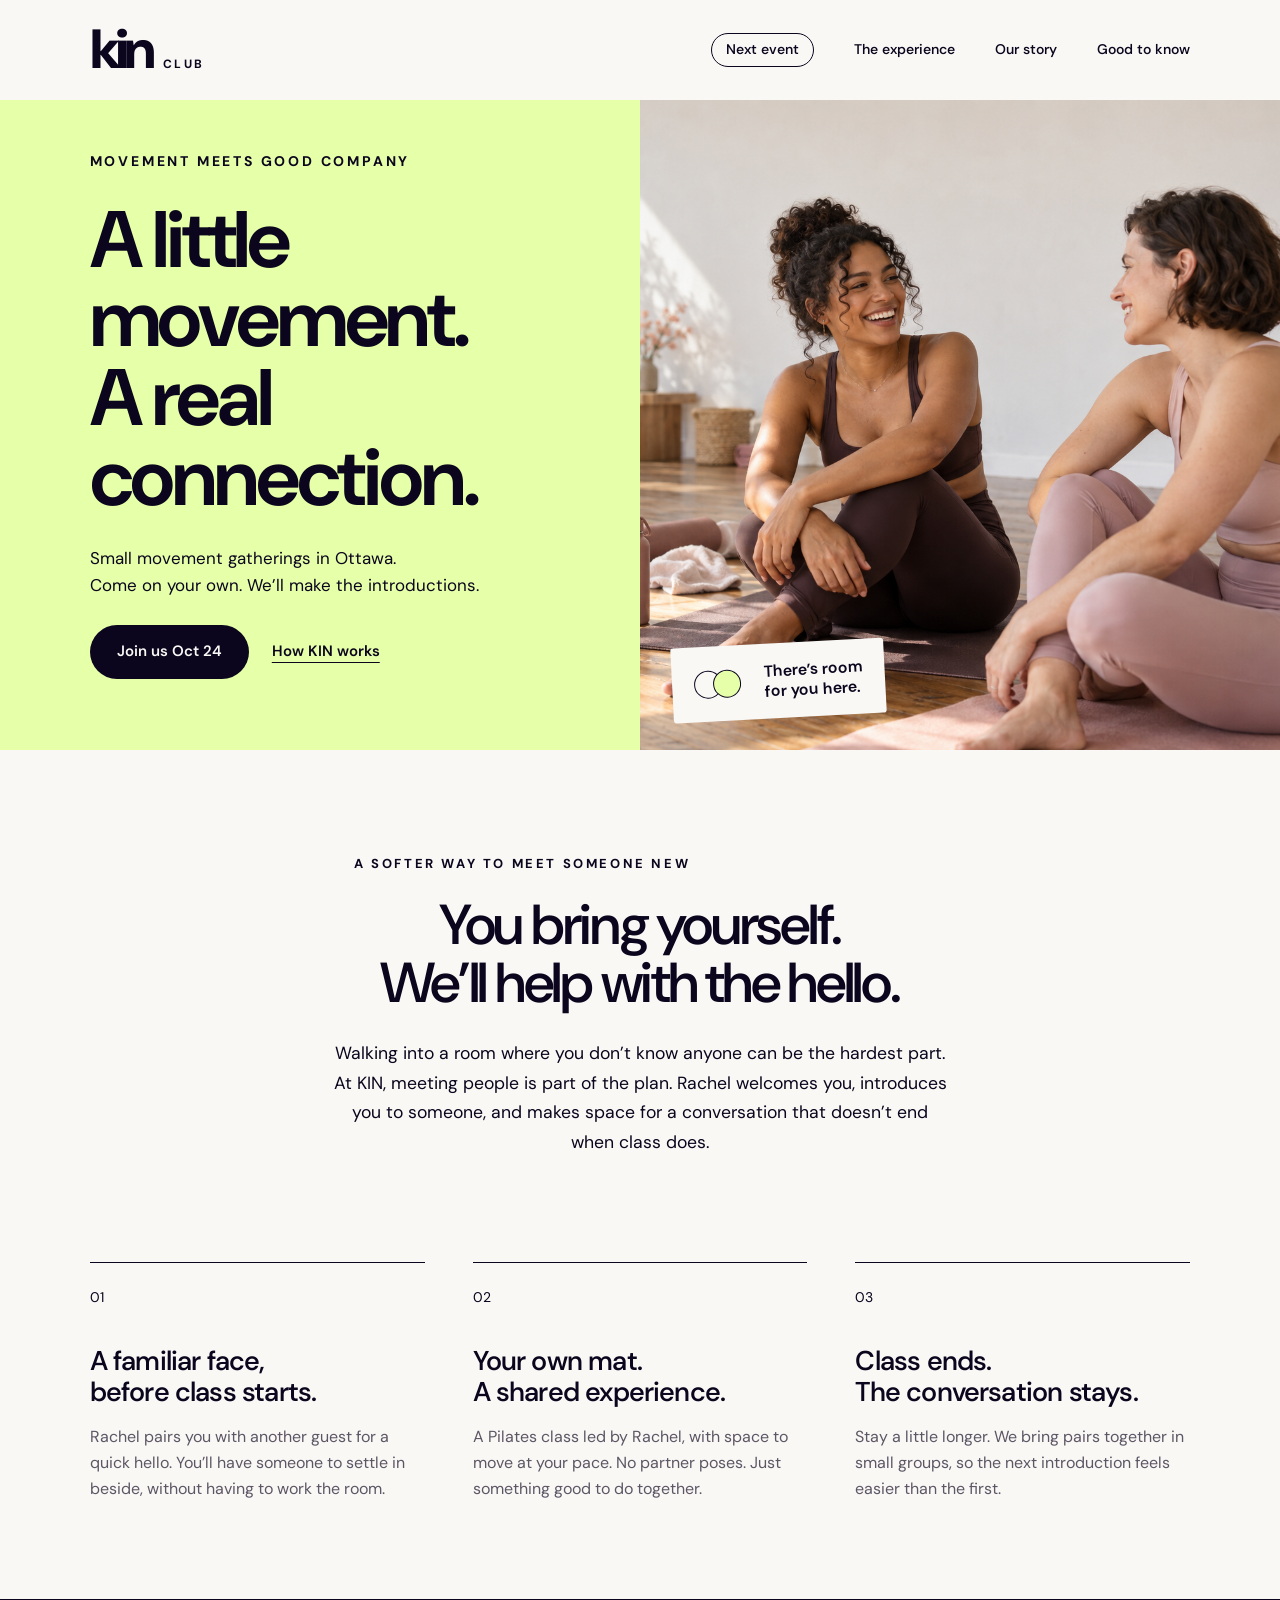
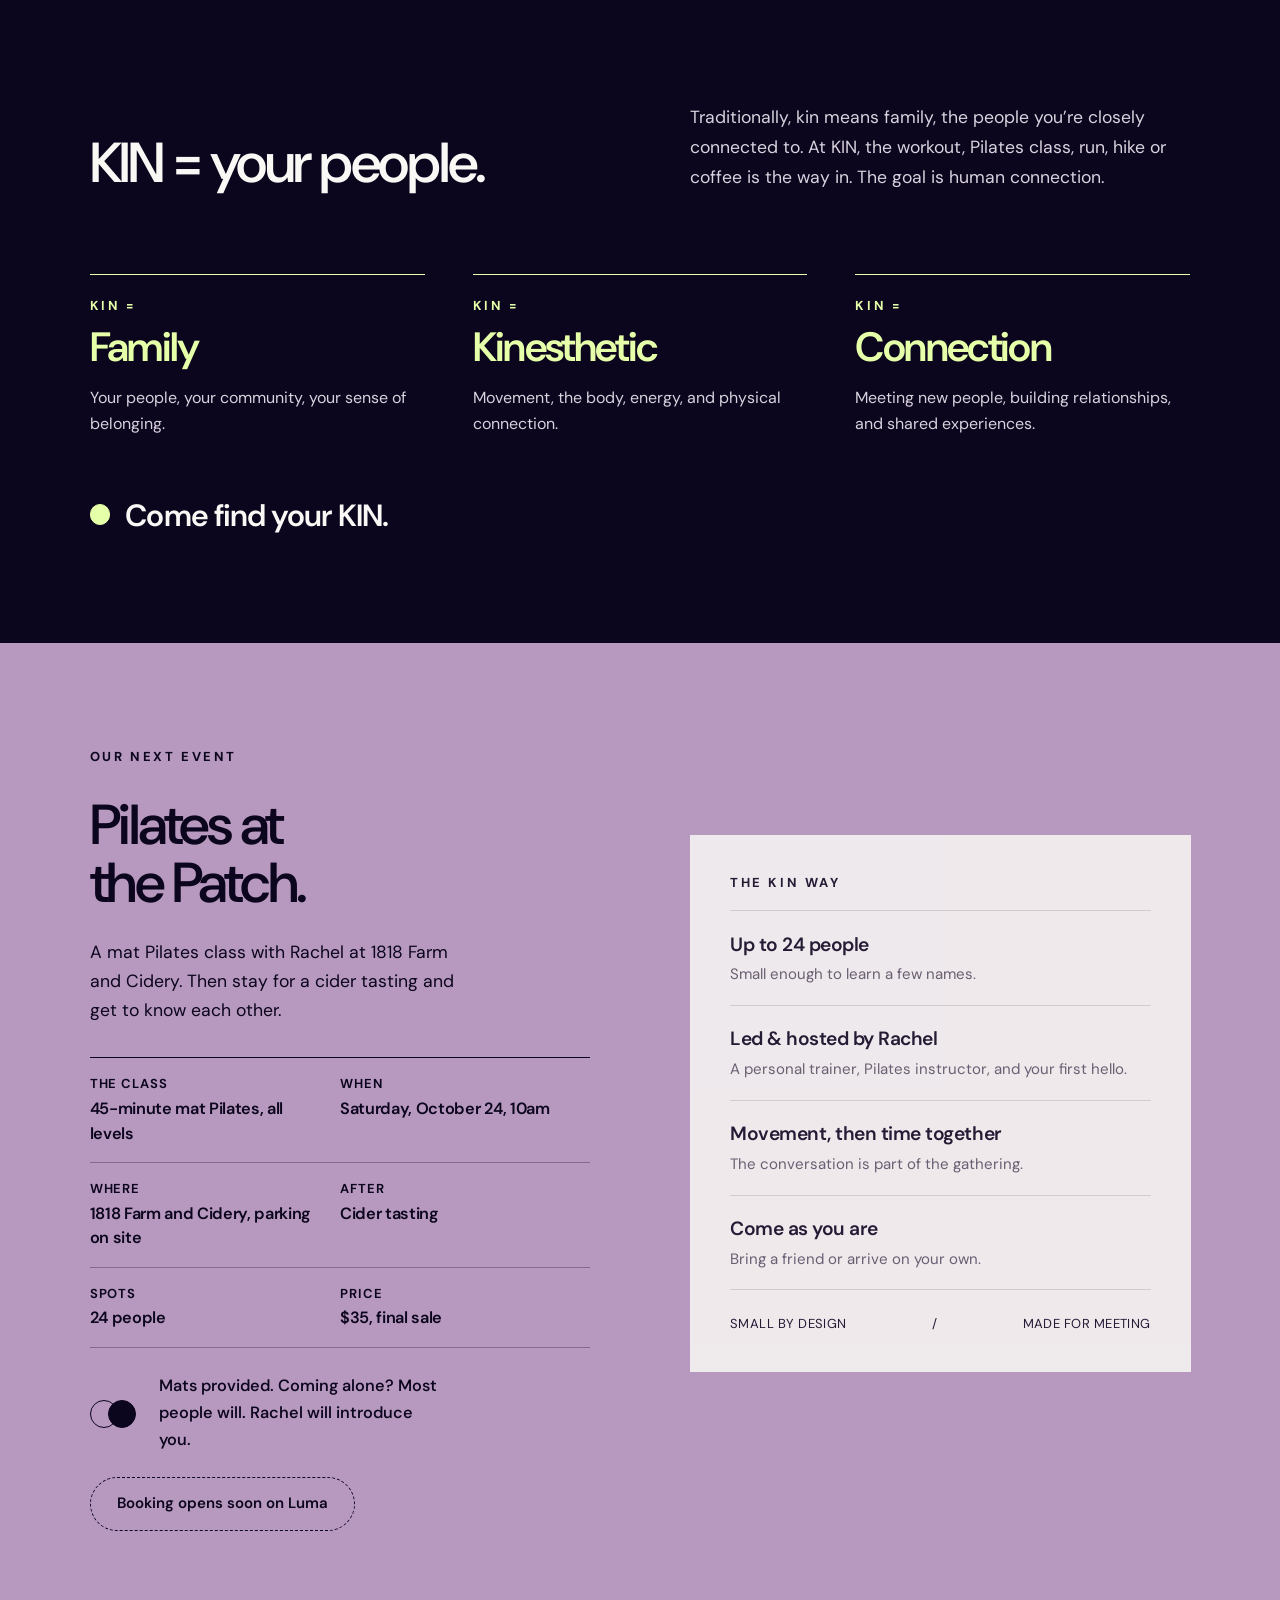
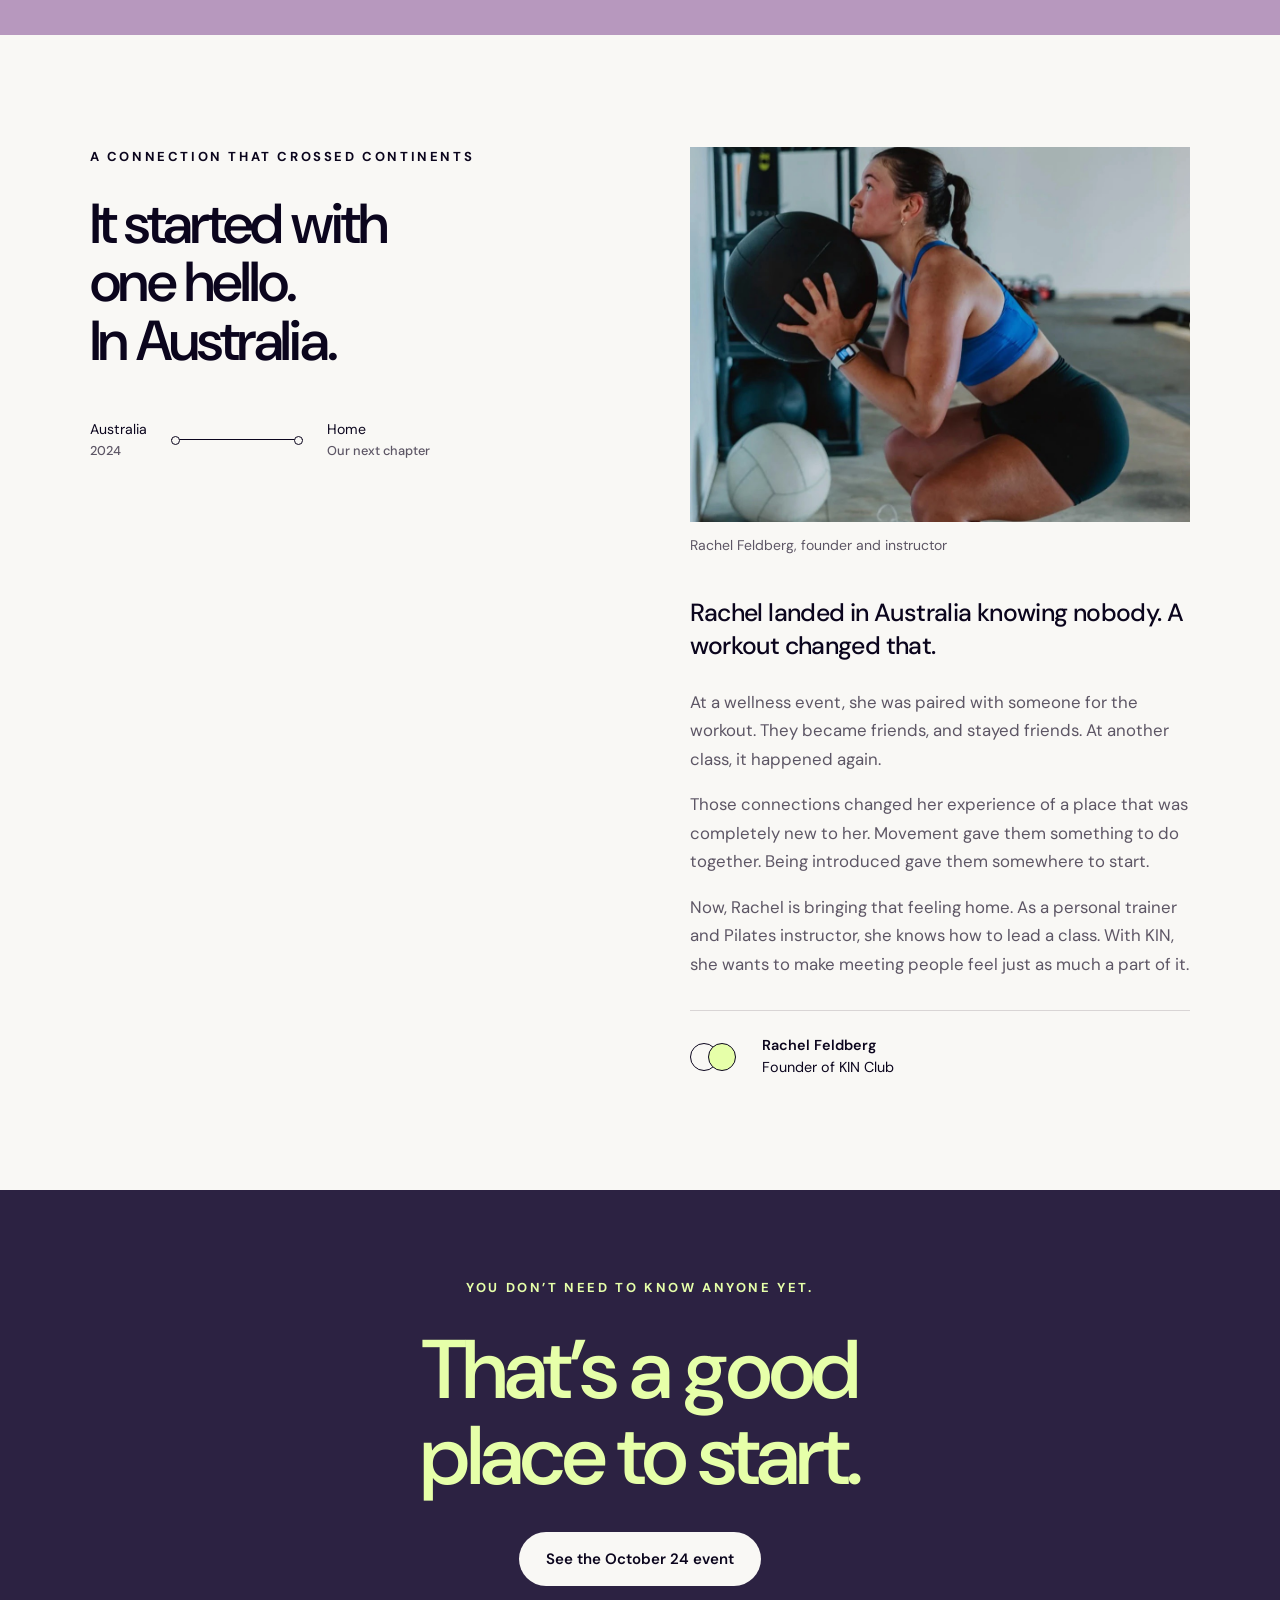
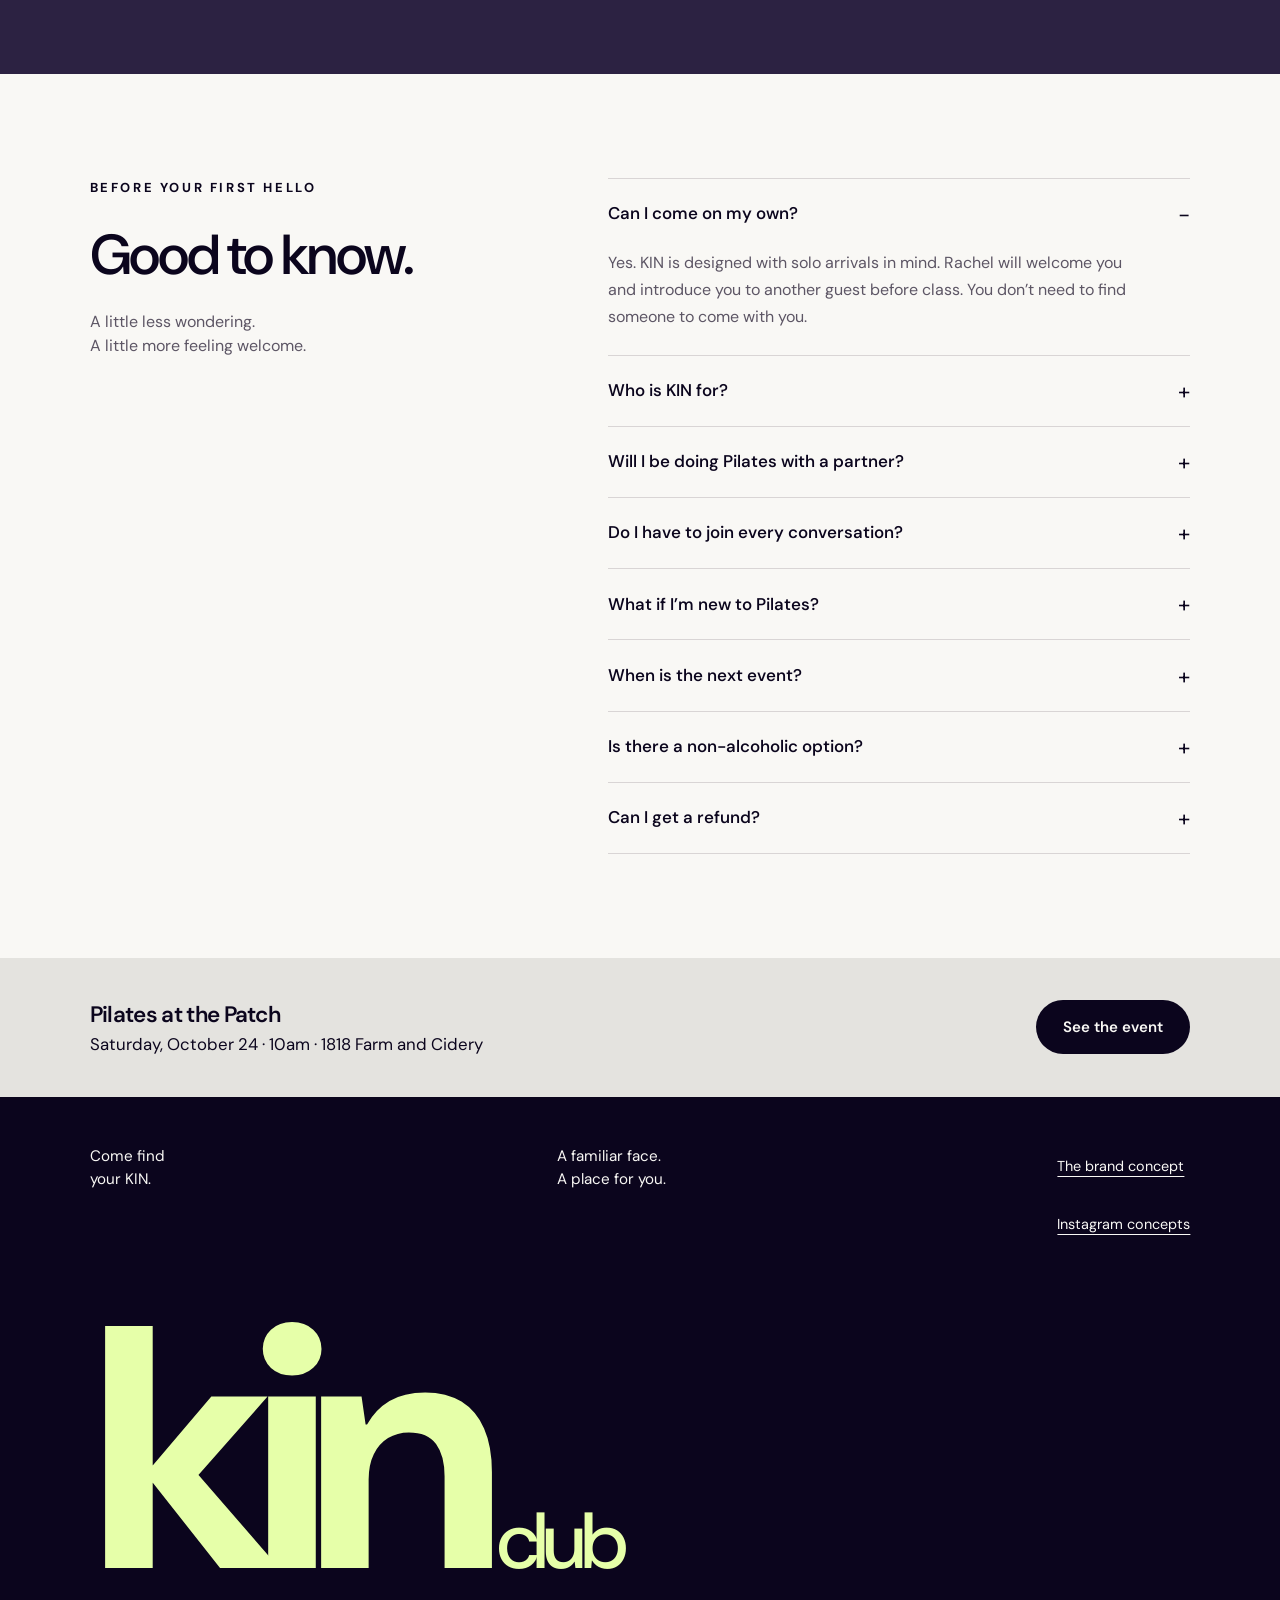
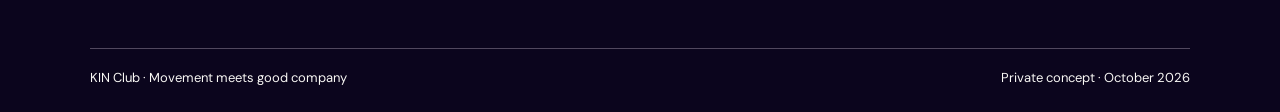
==== index.html @ 7ff952c5 "New palette: lime, lilac, stone with ink, paper, plum; wider label type Co-Authored-By: Claude Opus " ====
<!doctype html>
<html lang="en">
<head>
  <meta charset="UTF-8">
  <meta name="viewport" content="width=device-width, initial-scale=1">
  <meta name="robots" content="noindex, nofollow">
  <meta name="theme-color" content="#E6FFA9">
  <meta name="description" content="KIN Club brings people in Ottawa together through movement, thoughtful introductions, and time to connect.">
  <title>KIN Club | Movement meets good company</title>
  <link rel="icon" type="image/svg+xml" href="data:image/svg+xml,%3Csvg xmlns='http://www.w3.org/2000/svg' viewBox='0 0 64 64'%3E%3Crect width='64' height='64' rx='16' fill='%23E6FFA9'/%3E%3Ctext x='32' y='47' text-anchor='middle' font-family='Arial,sans-serif' font-weight='900' font-size='48' fill='%230B051D'%3Ek%3C/text%3E%3C/svg%3E">
  <link rel="preload" href="assets/dm-sans.ttf" as="font" type="font/ttf" crossorigin>
  <link rel="stylesheet" href="styles.css">
</head>
<body>
  <a class="skip-link" href="#main">Skip to content</a>
  <header class="site-header">
    <a class="wordmark" href="#" aria-label="KIN Club home">kin<span>CLUB</span></a>
    <nav aria-label="Main navigation"><a class="nav-event" href="#next-event">Next event</a><a href="#experience">The experience</a><a href="#story">Our story</a><a href="#questions">Good to know</a></nav>
  </header>
  <main id="main">
    <section class="hero" aria-labelledby="hero-title">
      <div class="hero-copy">
        <p class="eyebrow">Movement meets good company</p>
        <h1 id="hero-title">A little<br>movement.<br>A real<br>connection.</h1>
        <p class="hero-intro">Small movement gatherings in Ottawa.<br class="desktop-break"> Come on your own. We’ll make the introductions.</p>
        <div class="hero-actions"><a class="button button-dark" href="#next-event">Join us Oct 24</a><a class="text-link" href="#experience">How KIN works</a></div>
      </div>
      <div class="hero-photo">
        <img src="assets/kin-company.png" alt="Illustrative scene of two women chatting beside their Pilates mats in a sunlit studio" width="1536" height="1024" fetchpriority="high">
        <div class="photo-note"><span class="pair-symbol" aria-hidden="true"><i></i><i></i></span><span>There’s room<br>for you here.</span></div>
      </div>
    </section>
    <section class="section introduction" id="experience">
      <p class="eyebrow">A softer way to meet someone new</p>
      <h2>You bring yourself.<br>We’ll help with the hello.</h2>
      <p>Walking into a room where you don’t know anyone can be the hardest part. At KIN, meeting people is part of the plan. Rachel welcomes you, introduces you to someone, and makes space for a conversation that doesn’t end when class does.</p>
    </section>
    <section class="steps section" aria-label="How a KIN gathering feels">
      <div class="step"><span class="step-number">01</span><h3>A familiar face,<br>before class starts.</h3><p>Rachel pairs you with another guest for a quick hello. You’ll have someone to settle in beside, without having to work the room.</p></div>
      <div class="step"><span class="step-number">02</span><h3>Your own mat.<br>A shared experience.</h3><p>A Pilates class led by Rachel, with space to move at your pace. No partner poses. Just something good to do together.</p></div>
      <div class="step"><span class="step-number">03</span><h3>Class ends.<br>The conversation stays.</h3><p>Stay a little longer. We bring pairs together in small groups, so the next introduction feels easier than the first.</p></div>
    </section>
    <section class="pillars section" aria-labelledby="pillars-title">
      <div class="pillars-head"><h2 id="pillars-title">KIN = your people.</h2><p>Traditionally, kin means family, the people you’re closely connected to. At KIN, the workout, Pilates class, run, hike or coffee is the way in. The goal is human connection.</p></div>
      <dl class="pillars-list">
        <div><dt><span>KIN =</span> Family</dt><dd>Your people, your community, your sense of belonging.</dd></div>
        <div><dt><span>KIN =</span> Kinesthetic</dt><dd>Movement, the body, energy, and physical connection.</dd></div>
        <div><dt><span>KIN =</span> Connection</dt><dd>Meeting new people, building relationships, and shared experiences.</dd></div>
      </dl>
      <p class="pillars-close">Come find your KIN.</p>
    </section>
    <section class="gathering section" id="next-event" aria-labelledby="gathering-title">
      <div class="gathering-heading"><p class="eyebrow">Our next event</p><h2 id="gathering-title">Pilates at<br>the Patch.</h2><p>A mat Pilates class with Rachel at 1818 Farm and Cidery. Then stay for a cider tasting and get to know each other.</p>
        <dl class="event-facts"><div><dt>The class</dt><dd>45-minute mat Pilates, all levels</dd></div><div><dt>When</dt><dd>Saturday, October 24, 10am</dd></div><div><dt>Where</dt><dd>1818 Farm and Cidery, parking on site</dd></div><div><dt>After</dt><dd>Cider tasting</dd></div><div><dt>Spots</dt><dd>24 people</dd></div><div><dt>Price</dt><dd>$35, final sale</dd></div></dl>
        <p class="event-note"><span class="pair-symbol" aria-hidden="true"><i></i><i></i></span><span>Mats provided. Coming alone? Most people will. Rachel will introduce you.</span></p>
        <!-- When the Luma event exists, replace this span with:
             <a class="button button-dark event-cta" href="LUMA_EVENT_URL" target="_blank" rel="noopener">Save your spot</a> -->
        <span class="button event-cta is-pending" role="status">Booking opens soon on Luma</span></div>
      <div class="gathering-detail event-card">
        <span class="gathering-label">The KIN way</span>
        <dl><div><dt>Up to 24 people</dt><dd>Small enough to learn a few names.</dd></div><div><dt>Led &amp; hosted by Rachel</dt><dd>A personal trainer, Pilates instructor, and your first hello.</dd></div><div><dt>Movement, then time together</dt><dd>The conversation is part of the gathering.</dd></div><div><dt>Come as you are</dt><dd>Bring a friend or arrive on your own.</dd></div></dl>
        <span class="gathering-bottom">Small by design <span aria-hidden="true">/</span> Made for meeting</span>
      </div>
    </section>
    <section class="story section" id="story" aria-labelledby="story-title">
      <div class="story-heading"><p class="eyebrow">A connection that crossed continents</p><h2 id="story-title">It started with<br>one hello.<br>In Australia.</h2><div class="story-route"><span>Australia<br><strong>2024</strong></span><span class="route-line" aria-hidden="true"></span><span>Home<br><strong>Our next chapter</strong></span></div></div>
      <div class="story-copy"><figure class="founder-photo"><img src="assets/rachel-placeholder.jpg" alt="Rachel Feldberg training with a medicine ball" width="1118" height="1340" loading="lazy"><figcaption>Rachel Feldberg, founder and instructor</figcaption></figure><p class="story-lead">Rachel landed in Australia knowing nobody. A workout changed that.</p><p>At a wellness event, she was paired with someone for the workout. They became friends, and stayed friends. At another class, it happened again.</p><p>Those connections changed her experience of a place that was completely new to her. Movement gave them something to do together. Being introduced gave them somewhere to start.</p><p>Now, Rachel is bringing that feeling home. As a personal trainer and Pilates instructor, she knows how to lead a class. With KIN, she wants to make meeting people feel just as much a part of it.</p><div class="founder-signoff"><span class="pair-symbol" aria-hidden="true"><i></i><i></i></span><span><strong>Rachel Feldberg</strong><br>Founder of KIN Club</span></div></div>
    </section>
    <section class="belonging"><p class="eyebrow">You don’t need to know anyone yet.</p><h2>That’s a good<br>place to start.</h2><a class="button button-paper" href="#next-event">See the October 24 event</a></section>
    <section class="faq section" id="questions" aria-labelledby="questions-title">
      <div><p class="eyebrow">Before your first hello</p><h2 id="questions-title">Good to know.</h2><p>A little less wondering.<br>A little more feeling welcome.</p></div>
      <div class="faq-list">
        <details open><summary>Can I come on my own?</summary><p>Yes. KIN is designed with solo arrivals in mind. Rachel will welcome you and introduce you to another guest before class. You don’t need to find someone to come with you.</p></details>
        <details><summary>Who is KIN for?</summary><p>Anyone who wants to meet people through movement. Maybe you’ve just moved here. Maybe you’ve lived here for years and would like a few new faces in your week.</p></details>
        <details><summary>Will I be doing Pilates with a partner?</summary><p>No. The pairing is for the welcome, not the workout. You’ll have your own mat and follow Rachel’s class at your own pace.</p></details>
        <details><summary>Do I have to join every conversation?</summary><p>No. Introductions are an invitation. You can take your time, skip a prompt, or leave after class. There’s no pressure to share anything personal.</p></details>
        <details><summary>What if I’m new to Pilates?</summary><p>You’re welcome. Pilates at the Patch is a 45-minute mat class for all levels, and Rachel will offer options as she goes. Mats are provided, so just bring yourself and a water bottle.</p></details>
        <details><summary>When is the next event?</summary><p>Pilates at the Patch is next: a mat Pilates class at 1818 Farm and Cidery, with a cider tasting after. It’s on Saturday, October 24 at 10am and costs $35. <a href="#next-event">See the event details</a>.</p></details>
        <details><summary>Is there a non-alcoholic option?</summary><p>Not at this event. The tasting after class is cider only. You’re welcome to join the conversation without a glass.</p></details>
        <details><summary>Can I get a refund?</summary><p>Tickets are final sale.</p></details>
      </div>
    </section>
    <section class="closing-cta" aria-label="Next event"><p><strong>Pilates at the Patch</strong> Saturday, October 24 · 10am · 1818 Farm and Cidery</p><a class="button button-dark" href="#next-event">See the event</a></section>
  </main>
  <footer class="site-footer"><div class="footer-top"><p>Come find<br>your KIN.</p><p>A familiar face.<br>A place for you.</p><div class="footer-links"><a href="brand.html">The brand concept</a><a href="social.html">Instagram concepts</a></div></div><a class="footer-mark" href="#" aria-label="KIN Club, back to top">kin<span>club</span></a><div class="footer-bottom"><span>KIN Club · Movement meets good company</span><span>Private concept · October 2026</span></div></footer>
</body>
</html>
---- styles.css ----
@font-face{font-family:'DM Sans';src:url('assets/dm-sans.ttf') format('truetype');font-style:normal;font-weight:100 1000;font-display:swap}
:root{--pink:#FFA8CD;--paper:#F9F8F5;--ink:#0B051D;--plum:#2C2242;--line:#d9d5d5;--muted:#5d5665;--font:'DM Sans',Arial,sans-serif}
*{box-sizing:border-box}html{scroll-behavior:smooth;scroll-padding-top:2rem}body{margin:0;background:var(--paper);color:var(--ink);font-family:var(--font);font-size:1rem;line-height:1.5}a{color:inherit}button,input{font:inherit}a,button,summary{-webkit-tap-highlight-color:transparent}a:focus-visible,button:focus-visible,summary:focus-visible{outline:3px solid var(--ink);outline-offset:6px}img{display:block;max-width:100%}h1,h2,h3,p{margin-top:0}h1,h2,h3{text-wrap:balance}p{max-width:65ch}section[id]{scroll-margin-top:2rem}.skip-link{position:absolute;left:1rem;top:-6rem;padding:1rem;background:var(--ink);color:white;z-index:10}.skip-link:focus{top:1rem}.site-header{display:flex;align-items:center;justify-content:space-between;padding:1.4rem 4%;min-height:98px;gap:2rem}.wordmark{display:inline-flex;align-items:baseline;text-decoration:none;font-weight:850;font-size:3.45rem;letter-spacing:-.095em;line-height:1}.wordmark span{font-size:.7rem;letter-spacing:.12em;margin-left:.75rem;font-weight:700}.site-header nav{display:flex;align-items:center;gap:2.5rem}.site-header nav a{text-decoration:none;font-size:.94rem;font-weight:550;position:relative}.site-header nav a:hover{text-decoration:underline;text-underline-offset:.4rem}.location{font-size:.88rem}.hero{display:grid;grid-template-columns:1fr 1fr;min-height:650px;background:var(--pink)}.hero-copy{padding:3.2rem 8% 3.6rem;display:flex;flex-direction:column;align-items:flex-start}.eyebrow{font-size:.82rem;font-weight:650;letter-spacing:.07em;text-transform:uppercase;margin-bottom:1.8rem}.hero h1{font-size:clamp(3.5rem,6.25vw,6.5rem);font-weight:650;line-height:.99;letter-spacing:-.065em;margin-bottom:1.7rem}.hero-intro{font-size:1.06rem;line-height:1.6;margin-bottom:1.6rem}.button{display:inline-flex;justify-content:center;align-items:center;padding:.92rem 1.65rem;border-radius:999px;text-decoration:none;font-size:.94rem;font-weight:600;min-height:50px;border:1px solid transparent;transition:background .15s,transform .15s}.button:hover{transform:translateY(-2px)}.button-dark{background:var(--ink);color:var(--paper)}.button-dark:hover{background:var(--plum)}.hero-photo{position:relative;min-height:600px;overflow:hidden}.hero-photo>img{width:100%;height:100%;position:absolute;object-fit:cover;object-position:88% center}.photo-note{position:absolute;left:2rem;bottom:2rem;background:var(--paper);padding:1.1rem 1.4rem;display:flex;gap:1rem;align-items:center;font-weight:600;font-size:1rem;line-height:1.25;border-radius:3px;transform:rotate(-3deg)}.pair-symbol{display:flex;padding-right:.45rem}.pair-symbol i{width:1.75rem;height:1.75rem;border:1.8px solid var(--ink);border-radius:50%;display:block}.pair-symbol i+i{margin-left:-.6rem;background:var(--pink)}.intro-strip{display:flex;justify-content:space-around;gap:1rem;padding:1.15rem 4%;font-size:.8rem;letter-spacing:.065em;text-transform:uppercase;border-bottom:1px solid var(--line)}.section{padding:6.5rem 7%}.introduction{text-align:center;max-width:1000px;margin:auto}.introduction .eyebrow{margin-bottom:1.4rem}h2{font-size:clamp(2.3rem,4.4vw,4.3rem);line-height:1.04;letter-spacing:-.05em;font-weight:550;margin-bottom:1.6rem}.introduction>p:last-child{margin:0 auto;font-size:1.1rem;line-height:1.7;max-width:620px}.site-footer{padding:2.5rem 4%;border-top:1px solid var(--line);display:flex;align-items:center;justify-content:space-between;gap:2rem}.site-footer p{margin:0;font-size:.95rem}.site-footer>span{font-size:.8rem;color:var(--muted)}
@media(min-width:1600px){.hero-copy{padding-left:12%;}.hero{min-height:760px}}
@media(max-width:900px){.site-header{padding:1.3rem 5%;gap:1rem;min-height:90px}.site-header nav{gap:1.3rem}.location{display:none}.hero{min-height:600px}.hero-copy{padding:2.8rem 8%}.hero h1{font-size:4.6rem}.hero-photo{min-height:600px}.hero-intro{font-size:1rem}.desktop-break{display:none}.photo-note{left:1.3rem;bottom:1.5rem}.section{padding:5rem 6%}.site-footer{flex-wrap:wrap}}
@media(max-width:650px){.site-header{flex-wrap:wrap;padding:1.1rem 6%;gap:1.1rem}.wordmark{font-size:2.9rem}.site-header nav{gap:1.2rem}.site-header nav a{font-size:.82rem;min-height:44px;display:flex;align-items:center}.site-header nav a:last-child{display:none}.hero{grid-template-columns:1fr}.hero-copy{padding:2.6rem 6% 3rem}.hero h1{font-size:clamp(3.65rem,13vw,5.6rem);line-height:1}.hero .eyebrow{font-size:.77rem}.hero-photo{min-height:360px;aspect-ratio:1.15}.hero-photo>img{object-position:88% center}.hero-intro{font-size:1.06rem;max-width:28ch}.photo-note{font-size:.93rem}.intro-strip{font-size:.69rem;gap:1.2rem;justify-content:space-between;padding:1rem 6%}.intro-strip span{max-width:12ch}.section{padding:4rem 6%}.introduction{text-align:left}.introduction>p:last-child{font-size:1.04rem}.eyebrow{font-size:.78rem}h2{font-size:2.8rem}.site-footer{padding:2rem 6%;align-items:flex-start;flex-direction:column;gap:1.3rem}}
.hero h1{letter-spacing:-.045em}.steps{display:grid;grid-template-columns:repeat(3,1fr);gap:3rem;padding-top:0;padding-bottom:6rem}.step{border-top:1px solid var(--ink);padding-top:1.5rem}.step-number{font-size:.87rem;display:block;margin-bottom:2.3rem}.step h3{font-size:1.7rem;line-height:1.15;letter-spacing:-.03em;font-weight:550;margin-bottom:1rem}.step p{margin:0;color:var(--muted);font-size:1rem;line-height:1.65}.gathering{background:var(--pink);display:grid;grid-template-columns:1fr 1fr;gap:9%;align-items:center}.gathering-heading>p:not(.eyebrow){font-size:1.1rem;max-width:32ch;line-height:1.65}.gathering-heading .fine-print{font-size:.91rem!important;margin-top:2.8rem}.gathering-detail{background:var(--paper);padding:2.4rem 2.5rem;transform:rotate(2deg)}.gathering-label{display:block;font-size:.85rem;text-transform:uppercase;letter-spacing:.07em;border-bottom:1px solid var(--line);padding-bottom:1.1rem}.gathering-detail dl{margin:0}.gathering-detail dl>div{padding:1.2rem 0;border-bottom:1px solid var(--line)}.gathering-detail dt{font-size:1.2rem;font-weight:600;letter-spacing:-.025em}.gathering-detail dd{margin:.25rem 0 0;font-size:.94rem;color:var(--muted)}.gathering-bottom{display:flex;justify-content:space-between;gap:.7rem;font-size:.74rem;text-transform:uppercase;letter-spacing:.035em;padding-top:1.5rem}.story{display:grid;grid-template-columns:1fr 1fr;gap:9%;padding-top:7rem;padding-bottom:7rem}.story-copy p{color:var(--muted);font-size:1.05rem;line-height:1.7}.story-copy .story-lead{font-size:1.55rem;line-height:1.35;color:var(--ink);font-weight:500;letter-spacing:-.025em}.story-route{display:flex;align-items:center;gap:1.5rem;margin-top:3rem;max-width:340px;font-size:.88rem}.story-route strong{font-weight:500;color:var(--muted);font-size:.8rem}.route-line{flex:1;min-width:30px;height:1px;background:var(--ink);position:relative}.route-line:before,.route-line:after{content:'';width:7px;height:7px;border:1px solid var(--ink);border-radius:50%;position:absolute;top:-3px;background:var(--paper)}.route-line:after{right:0}.founder-signoff{display:flex;align-items:center;gap:1.2rem;border-top:1px solid var(--line);padding-top:1.5rem;margin-top:2rem;font-size:.9rem}.founder-signoff strong{font-weight:600}.belonging{background:var(--ink);color:var(--pink);text-align:center;padding:5.5rem 6%}.belonging>.eyebrow{margin-left:auto;margin-right:auto}.belonging h2{font-size:clamp(3.7rem,7.4vw,7.5rem);letter-spacing:-.055em;margin-bottom:2rem}.button-paper{background:var(--paper);color:var(--ink)}.button-paper:hover{background:var(--pink)}.belonging a:focus-visible,.site-footer a:focus-visible{outline-color:var(--pink)}.faq{display:grid;grid-template-columns:.85fr 1.15fr;gap:8%}.faq>div>p:not(.eyebrow){color:var(--muted)}.faq-list{border-top:1px solid var(--line)}details{border-bottom:1px solid var(--line)}summary{cursor:pointer;list-style:none;font-size:1.06rem;font-weight:550;padding:1.4rem 2rem 1.4rem 0;position:relative;min-height:64px}summary::-webkit-details-marker{display:none}summary:after{content:'+';position:absolute;right:0;top:1.2rem;font-size:1.4rem;font-weight:400}details[open] summary:after{content:'−'}details>p{font-size:1rem;color:var(--muted);line-height:1.7;padding-right:2.5rem;margin-bottom:1.5rem}.site-footer{display:block;background:var(--ink);color:var(--paper);padding:3rem 4% 1.5rem;border:0}.footer-top{display:flex;justify-content:space-between;gap:2rem;align-items:flex-start}.footer-top p{line-height:1.5}.footer-top a{font-size:.9rem;text-underline-offset:.3rem}.footer-mark{color:var(--pink);display:flex;align-items:baseline;text-decoration:none;line-height:1;letter-spacing:-.08em;font-size:clamp(8rem,27vw,28rem);font-weight:750;padding:2rem 0 1.5rem}.footer-mark span{font-size:.23em;letter-spacing:-.065em;margin-left:.25em;font-weight:500}.footer-bottom{border-top:1px solid #51485e;padding-top:1.2rem;display:flex;justify-content:space-between;gap:1rem;font-size:.78rem;color:var(--paper)}
/* Companion brand direction */
.brand-header{border-bottom:1px solid var(--line)}.brand-header>a:last-child{font-size:.9rem;text-underline-offset:.3rem}.brand-hero{padding:5rem 7%;background:var(--pink)}.brand-hero h1{font-size:clamp(3.5rem,7vw,7rem);line-height:1;letter-spacing:-.05em;max-width:12ch;font-weight:600;margin-bottom:1.6rem}.brand-hero>p:last-child{font-size:1.15rem;max-width:53ch;margin-bottom:0}.brand-section{max-width:1440px;margin:auto;padding:4.5rem 7%;border-bottom:1px solid var(--line)}.brand-section h2{font-size:2.6rem}.brand-section h3{font-size:1.3rem;line-height:1.25;font-weight:600;margin-bottom:.7rem}.brand-section p,.brand-section li{font-size:1rem;line-height:1.7}.brand-section .large-copy{font-size:1.7rem;line-height:1.4;letter-spacing:-.03em;max-width:42ch}.two-col{display:grid;grid-template-columns:1fr 1fr;gap:5%;margin-top:2.5rem}.swatches{display:grid;grid-template-columns:repeat(4,1fr);gap:1rem;margin:2rem 0}.swatch{padding:1.5rem 1.2rem;min-height:220px;display:flex;flex-direction:column;justify-content:space-between;border:1px solid var(--line)}.swatch span{font-size:1.3rem;line-height:1.2;font-weight:550}.swatch small{font-size:.88rem}.swatch-pink{background:var(--pink)}.swatch-ink{background:var(--ink);color:var(--paper)}.swatch-paper{background:var(--paper)}.swatch-plum{background:var(--plum);color:var(--paper)}.type-specimen{background:var(--ink);color:var(--paper);padding:3rem;margin-top:2rem}.type-specimen>p:first-child{font-size:clamp(3rem,6vw,5.5rem);letter-spacing:-.045em;line-height:1.03;font-weight:650;margin-bottom:1.8rem}.type-specimen>p:last-child{font-weight:400;margin:0}.brand-section table{border-collapse:collapse;width:100%;font-size:.93rem;margin:1.5rem 0}.brand-section th,.brand-section td{text-align:left;vertical-align:top;border-bottom:1px solid var(--line);padding:1rem 1rem 1rem 0}.brand-section th{font-weight:600}.brand-section th:first-child,.brand-section td:first-child{width:20%}.brand-section ul{padding-left:1.2rem}.brand-section li{padding-left:.3rem;margin-bottom:.6rem}.brand-section a{text-underline-offset:.2rem}.note{padding:1.2rem 1.5rem;background:#eeeaeF;border-left:3px solid var(--plum)}.brand-section code{font-size:.88em}.source-list{columns:2;column-gap:3rem}.source-list li{break-inside:avoid}.brand-footer{padding:2rem 7%;display:flex;justify-content:space-between;gap:2rem;font-size:.88rem}
@media(max-width:1000px){.steps{gap:1.7rem}.gathering-detail{padding:1.6rem}.gathering{gap:6%}.gathering-bottom{flex-wrap:wrap}.story{gap:6%}.swatches{grid-template-columns:1fr 1fr}.swatch{min-height:180px}.hero h1{font-size:clamp(3.2rem,7.5vw,4.5rem)}}
@media(max-width:650px){.steps{grid-template-columns:1fr;gap:2rem;padding-bottom:4rem}.step-number{margin-bottom:1.2rem}.step h3{font-size:1.8rem}.step p{max-width:40ch}.gathering,.story,.faq{grid-template-columns:1fr;gap:2.5rem}.gathering-heading .fine-print{margin-top:1.5rem}.gathering-detail{transform:none;padding:1.7rem}.gathering-bottom{font-size:.74rem}.story{padding-top:4rem;padding-bottom:4rem}.story-route{margin-top:2rem}.belonging{padding:4.5rem 6%}.belonging h2{font-size:3.7rem}.faq{gap:1rem}.faq h2{margin-bottom:1rem}.footer-top{flex-wrap:wrap;gap:1.5rem}.footer-top p{font-size:.88rem}.footer-top a{width:100%;font-size:.85rem}.footer-bottom{flex-direction:column;gap:.4rem}.footer-mark{padding:2.5rem 0}.brand-hero{padding:3.5rem 6%}.brand-hero h1{font-size:3.6rem}.brand-section{padding:3rem 6%}.brand-section h2{font-size:2.3rem}.brand-section .large-copy{font-size:1.4rem}.two-col{grid-template-columns:1fr;gap:1.2rem}.swatches{gap:.6rem}.swatch{min-height:160px;padding:1.2rem 1rem}.swatch span{font-size:1.15rem}.type-specimen{padding:1.7rem}.brand-section table{font-size:.85rem}.brand-section th,.brand-section td{padding:.8rem .6rem .8rem 0}.brand-section th:first-child,.brand-section td:first-child{width:26%}.source-list{columns:1}.brand-footer{flex-direction:column;gap:.6rem}.brand-header{flex-wrap:nowrap}.brand-header>a:last-child{font-size:.8rem}.hero h1{font-size:clamp(3.3rem,13vw,5.3rem)}}
.eyebrow,.gathering-label,.step-number,.intro-strip{font-size:.875rem}.gathering-bottom,.footer-bottom,.site-footer>span{font-size:.8125rem}.wordmark span{font-size:.75rem}.site-header nav a{font-size:.875rem}.hero .eyebrow{font-size:.875rem}
@media(max-width:650px){.hero-photo{width:100%;min-width:0;min-height:0;aspect-ratio:1.15}.intro-strip{font-size:.75rem;letter-spacing:.025em}.intro-strip span{max-width:13ch}.site-header nav{gap:1rem}.site-header nav a{font-size:.875rem}.hero .eyebrow{font-size:.8125rem}.gathering-bottom{font-size:.8125rem}.brand-header>a:last-child{font-size:.875rem}}
@media(prefers-reduced-motion:reduce){html{scroll-behavior:auto}*,*:before,*:after{transition:none!important}}

.kin-meaning{margin-top:2.5rem;max-width:360px}.kin-meaning h3{font-size:1.18rem;font-weight:600;letter-spacing:-.015em;margin-bottom:.65rem}.kin-meaning p{font-size:1rem;line-height:1.65;color:var(--muted);margin:0}

.accent-note{display:grid;grid-template-columns:180px 1fr;gap:2rem;margin:2.5rem 0}.accent-sample{display:flex;flex-direction:column;justify-content:space-between;background:#E6FFA9;color:var(--ink);padding:1.5rem;min-height:180px;font-size:1rem}.accent-note p{margin-bottom:.7rem}@media(max-width:650px){.accent-note{grid-template-columns:1fr}.accent-sample{min-height:130px}}
.social-lead{padding:4.5rem 5% 3rem;border-bottom:1px solid var(--line)}.social-lead h1{font-size:clamp(3.6rem,7vw,7rem);line-height:1;letter-spacing:-.045em;font-weight:600;margin-bottom:1.4rem}.social-lead>p:not(.eyebrow){font-size:1.15rem;max-width:43ch}.palette-strip{display:flex;flex-wrap:wrap;gap:1.3rem 2.5rem;margin-top:2.2rem}.palette-strip>span{display:grid;grid-template-columns:35px auto;column-gap:.6rem;align-items:center;font-size:.94rem}.palette-strip i{width:30px;height:30px;border-radius:50%;border:1px solid #d0c9d0;grid-row:span 2}.palette-strip small{font-size:.75rem;color:var(--muted)}.poster-section{padding:3.5rem 5% 5rem}.social-section-title h2{font-size:2.35rem;margin-bottom:.6rem}.social-section-title>p{color:var(--muted);font-size:1rem}.poster-grid{display:grid;grid-template-columns:repeat(3,minmax(0,1fr));gap:1.5rem;margin-top:2.5rem}.poster-grid figure{margin:0;min-width:0}.poster-grid img{width:100%;height:auto;aspect-ratio:4/5}.poster-grid figcaption{padding-top:1.2rem}.poster-grid figcaption>span{font-weight:600;font-size:1.02rem}.poster-grid figcaption p{font-size:.95rem;color:var(--muted);margin-top:.45rem;margin-bottom:.8rem}.poster-grid figcaption a{font-size:.9rem;text-underline-offset:.25rem}.feed-section{padding:5rem 5%;display:grid;grid-template-columns:.8fr 1.2fr;align-items:start;gap:7%;background:#efeceF}.feed-notes h2{font-size:clamp(2.8rem,4vw,4.5rem)}.feed-notes>p:not(.eyebrow){font-size:1.03rem;line-height:1.7}.feed-preview{margin:0;border:1px solid #dedade;background:white}.feed-preview img{width:100%;height:auto}.bio-block{padding:1.5rem;background:var(--paper);margin:2rem 0}.bio-block h3{font-size:1.08rem}.bio-block p{font-size:1rem;line-height:1.6}.bio-block>span{font-size:.8rem;color:var(--muted)}.feed-notes .concept-disclosure{font-size:.88rem;color:var(--muted)}
@media(max-width:850px){.poster-grid{gap:1rem}.feed-section{grid-template-columns:1fr}.feed-preview{max-width:630px;margin:1.5rem auto 0}.feed-notes{max-width:650px}.social-lead{padding-top:3rem}}
@media(max-width:580px){.social-lead,.poster-section,.feed-section{padding-left:6%;padding-right:6%}.social-lead h1{font-size:3.7rem}.poster-grid{grid-template-columns:1fr;gap:2.8rem}.palette-strip{gap:1rem 1.3rem}.palette-strip>span{font-size:.85rem}.social-section-title h2{font-size:2.2rem}.poster-section{padding-top:3rem;padding-bottom:3rem}.feed-section{padding-top:3rem;padding-bottom:3rem}}

.footer-links{display:flex;flex-direction:column;gap:.85rem}

.event-facts{margin:2rem 0 0;display:grid;grid-template-columns:1fr 1fr;border-top:1px solid var(--ink)}.event-facts>div{padding:1rem 1rem 1rem 0;border-bottom:1px solid rgba(11,5,29,.25)}.event-facts dt{font-size:.8125rem;text-transform:uppercase;letter-spacing:.07em;font-weight:650}.event-facts dd{margin:.2rem 0 0;font-size:1.1rem;font-weight:600;letter-spacing:-.02em}.event-poster{margin:0;transform:rotate(2deg);box-shadow:0 24px 50px rgba(11,5,29,.22)}.event-poster img{width:100%;height:auto}
@media(max-width:650px){.event-poster{transform:none}.event-facts dd{font-size:1rem}}
.event-cta{margin-top:2rem;gap:.5rem}.gathering-heading .event-cta+.fine-print{margin-top:1rem}
/* Motion */
:root{--ease-out:cubic-bezier(0.23,1,0.32,1)}
.button{transition:background .15s,transform 160ms var(--ease-out)}
.button:hover{transform:none}
@media(hover:hover) and (pointer:fine){.button:hover{transform:translateY(-2px)}}
.button:active,.button:hover:active{transform:scale(0.97)}
details[open]>p{animation:faq-in 200ms var(--ease-out)}
@keyframes faq-in{from{opacity:0;transform:translateY(-4px)}}
.hero-copy>*{animation:hero-in 500ms var(--ease-out) both}
.hero-copy>:nth-child(2){animation-delay:60ms}.hero-copy>:nth-child(3){animation-delay:120ms}.hero-copy>:nth-child(4){animation-delay:180ms}
@keyframes hero-in{from{opacity:0;transform:translateY(8px)}}
@supports (animation-timeline:view()){.event-poster{animation:poster-land linear both;animation-timeline:view();animation-range:entry 0% cover 30%}}
@keyframes poster-land{from{opacity:.6;transform:rotate(0deg) translateY(24px)}to{opacity:1;transform:rotate(2deg)}}
@media(max-width:650px){@supports (animation-timeline:view()){.event-poster{animation-name:poster-land-flat}}}
@keyframes poster-land-flat{from{opacity:.6;transform:translateY(24px)}to{opacity:1;transform:none}}
@media(prefers-reduced-motion:reduce){
  .button,.button:hover{transition:transform 160ms var(--ease-out)!important;transform:none}
  .button:active{transform:scale(0.97)}
  details[open]>p{animation-name:fade-in}
  .hero-copy>*{animation-name:fade-in;animation-delay:0ms!important}
  .event-poster{animation:none!important}
}
@keyframes fade-in{from{opacity:0}}

/* Critique fixes 2026-10-07 */
::selection{background:var(--pink);color:var(--ink)}
.site-header{padding-left:7%;padding-right:7%}.site-footer{padding-left:7%;padding-right:7%}.hero-copy{padding-left:14%}
@media(min-width:1600px){.hero-copy{padding-left:14%}}
.hero h1{font-size:clamp(3.5rem,6.25vw,6rem);letter-spacing:-.04em}h2{letter-spacing:-.04em}.belonging h2{font-size:clamp(3.4rem,6.5vw,6rem);letter-spacing:-.04em}
.hero-actions{display:flex;flex-wrap:wrap;align-items:center;gap:1.4rem}
.text-link{font-weight:600;font-size:.94rem;text-underline-offset:.35rem;min-height:44px;display:inline-flex;align-items:center}
.nav-event{border:1.5px solid var(--ink);border-radius:999px;padding:.35rem .9rem}.site-header nav a.nav-event:hover{text-decoration:none;background:var(--pink)}
.event-facts dd{font-size:1.02rem}
.event-note{font-size:1.02rem!important;font-weight:550;margin:1.6rem 0 0}
.event-cta.is-pending{background:transparent;color:var(--ink);border:1.5px dashed var(--ink);cursor:default}.event-cta.is-pending:hover,.event-cta.is-pending:active{transform:none}
.gathering-heading .event-cta{margin-top:1.4rem}
.event-poster{aspect-ratio:1080/960;overflow:hidden;box-shadow:none}.event-poster img{height:100%;object-fit:cover;object-position:top}
@keyframes poster-land{from{opacity:.85;transform:rotate(0deg) translateY(24px)}to{opacity:1;transform:rotate(2deg)}}
.closing-cta{display:flex;justify-content:space-between;align-items:center;gap:1.5rem;flex-wrap:wrap;padding:2.5rem 7%;border-top:1px solid var(--line)}.closing-cta p{margin:0;font-size:1.05rem}.closing-cta strong{display:block;font-size:1.4rem;letter-spacing:-.03em;font-weight:600}
.footer-links a{min-height:44px;display:inline-flex;align-items:center}
@media(max-width:900px){.site-header{padding-left:6%;padding-right:6%}.hero-copy{padding-left:12%}.section,.closing-cta{padding-left:6%;padding-right:6%}}
@media(max-width:650px){.hero-copy{padding-left:6%;padding-right:6%}.site-footer{padding-left:6%;padding-right:6%}.event-poster{display:none}.site-header nav a:last-child{display:flex}.site-header nav{gap:.9rem}.site-header nav a:nth-child(3){display:none}.event-facts{grid-template-columns:1fr}.event-facts>div{padding-right:0}}
.founder-photo{margin:3rem 0 0;max-width:420px}.founder-photo img{width:100%;height:auto;aspect-ratio:4/5;object-fit:cover;object-position:center 30%}.founder-photo figcaption{font-size:.875rem;color:var(--muted);margin-top:.8rem}
.founder-avatar{width:3rem;height:3rem;border-radius:50%;object-fit:cover;flex:none;border:2px solid var(--paper)}
.event-note{display:flex;align-items:center;gap:1rem}
@media(max-width:650px){.founder-photo{max-width:none;margin-top:2rem}}
.story .founder-photo{margin:0 0 2.5rem;max-width:none}.story .founder-photo img{aspect-ratio:4/3;object-position:center 35%}@media(min-width:651px){.story-heading{position:sticky;top:2rem;align-self:start}}
.patch-section{border-top:1px solid var(--line)}.poster-grid-four{grid-template-columns:repeat(4,minmax(0,1fr))}@media(max-width:1100px){.poster-grid-four{grid-template-columns:repeat(2,minmax(0,1fr))}}@media(max-width:580px){.poster-grid-four{grid-template-columns:1fr}}
.gathering{align-items:start}.event-card{margin-top:4rem}
@supports (animation-timeline:view()){.event-card{animation:poster-land linear both;animation-timeline:view();animation-range:entry 0% cover 30%}}
@media(max-width:650px){.event-card{margin-top:0}@supports (animation-timeline:view()){.event-card{animation-name:poster-land-flat}}}
@media(prefers-reduced-motion:reduce){.event-card{animation:none!important}}
.pillars{border-top:1px solid var(--line)}.pillars-head{display:grid;grid-template-columns:1fr 1fr;gap:9%;align-items:end}.pillars-head p{color:var(--muted);font-size:1.1rem;line-height:1.7;margin-bottom:1.6rem}
.pillars-list{display:grid;grid-template-columns:repeat(3,1fr);gap:3rem;margin:3.5rem 0 0}.pillars-list>div{border-top:1px solid var(--ink);padding-top:1.5rem}.pillars-list dt{font-size:clamp(2rem,3.2vw,3rem);font-weight:600;letter-spacing:-.04em;line-height:1.05}.pillars-list dt span{display:block;font-size:.875rem;letter-spacing:.07em;font-weight:650;margin-bottom:.8rem}.pillars-list dd{margin:1rem 0 0;color:var(--muted);line-height:1.65}
.pillars-close{margin:3.5rem 0 0;font-size:clamp(1.6rem,2.4vw,2.2rem);font-weight:600;letter-spacing:-.03em}.pillars-close:before{content:'';display:inline-block;width:.6em;height:.6em;border-radius:50%;background:var(--pink);border:1.5px solid var(--ink);margin-right:.5em;vertical-align:.05em}
@media(max-width:650px){.pillars-head{grid-template-columns:1fr;gap:0}.pillars-list{grid-template-columns:1fr;gap:2rem;margin-top:2rem}.pillars-close{margin-top:2.5rem}}
.pillars{background:var(--ink);color:var(--paper);border-top:0}.pillars-head p{color:#d8d2de}.pillars-list>div{border-top-color:var(--pink)}.pillars-list dt{color:var(--pink)}.pillars-list dd{color:#d8d2de}.pillars-close:before{border-color:var(--pink)}
/* Palette v2 (2026-10-07): lime, lilac, stone lead; ink, paper, plum stay */
:root{--lime:#E6FFA9;--lilac:#B798BE;--stone:#E4E3DF;--pink:var(--lime)}
.eyebrow,.gathering-label,.pillars-list dt span{letter-spacing:.2em;font-weight:700;font-size:.8125rem}
.wordmark span{letter-spacing:.2em}
.gathering{background:var(--lilac)}
.belonging{background:var(--plum)}
.closing-cta{background:var(--stone);border-top:0}
.faq{background:var(--paper)}
.event-facts>div{border-bottom-color:rgba(11,5,29,.3)}
.gathering .pair-symbol i+i{background:var(--ink)}.swatches{grid-template-columns:repeat(3,1fr)}.swatch-lime{background:var(--lime)}.swatch-lilac{background:var(--lilac)}.swatch-stone{background:var(--stone)}@media(max-width:650px){.swatches{grid-template-columns:1fr 1fr}}
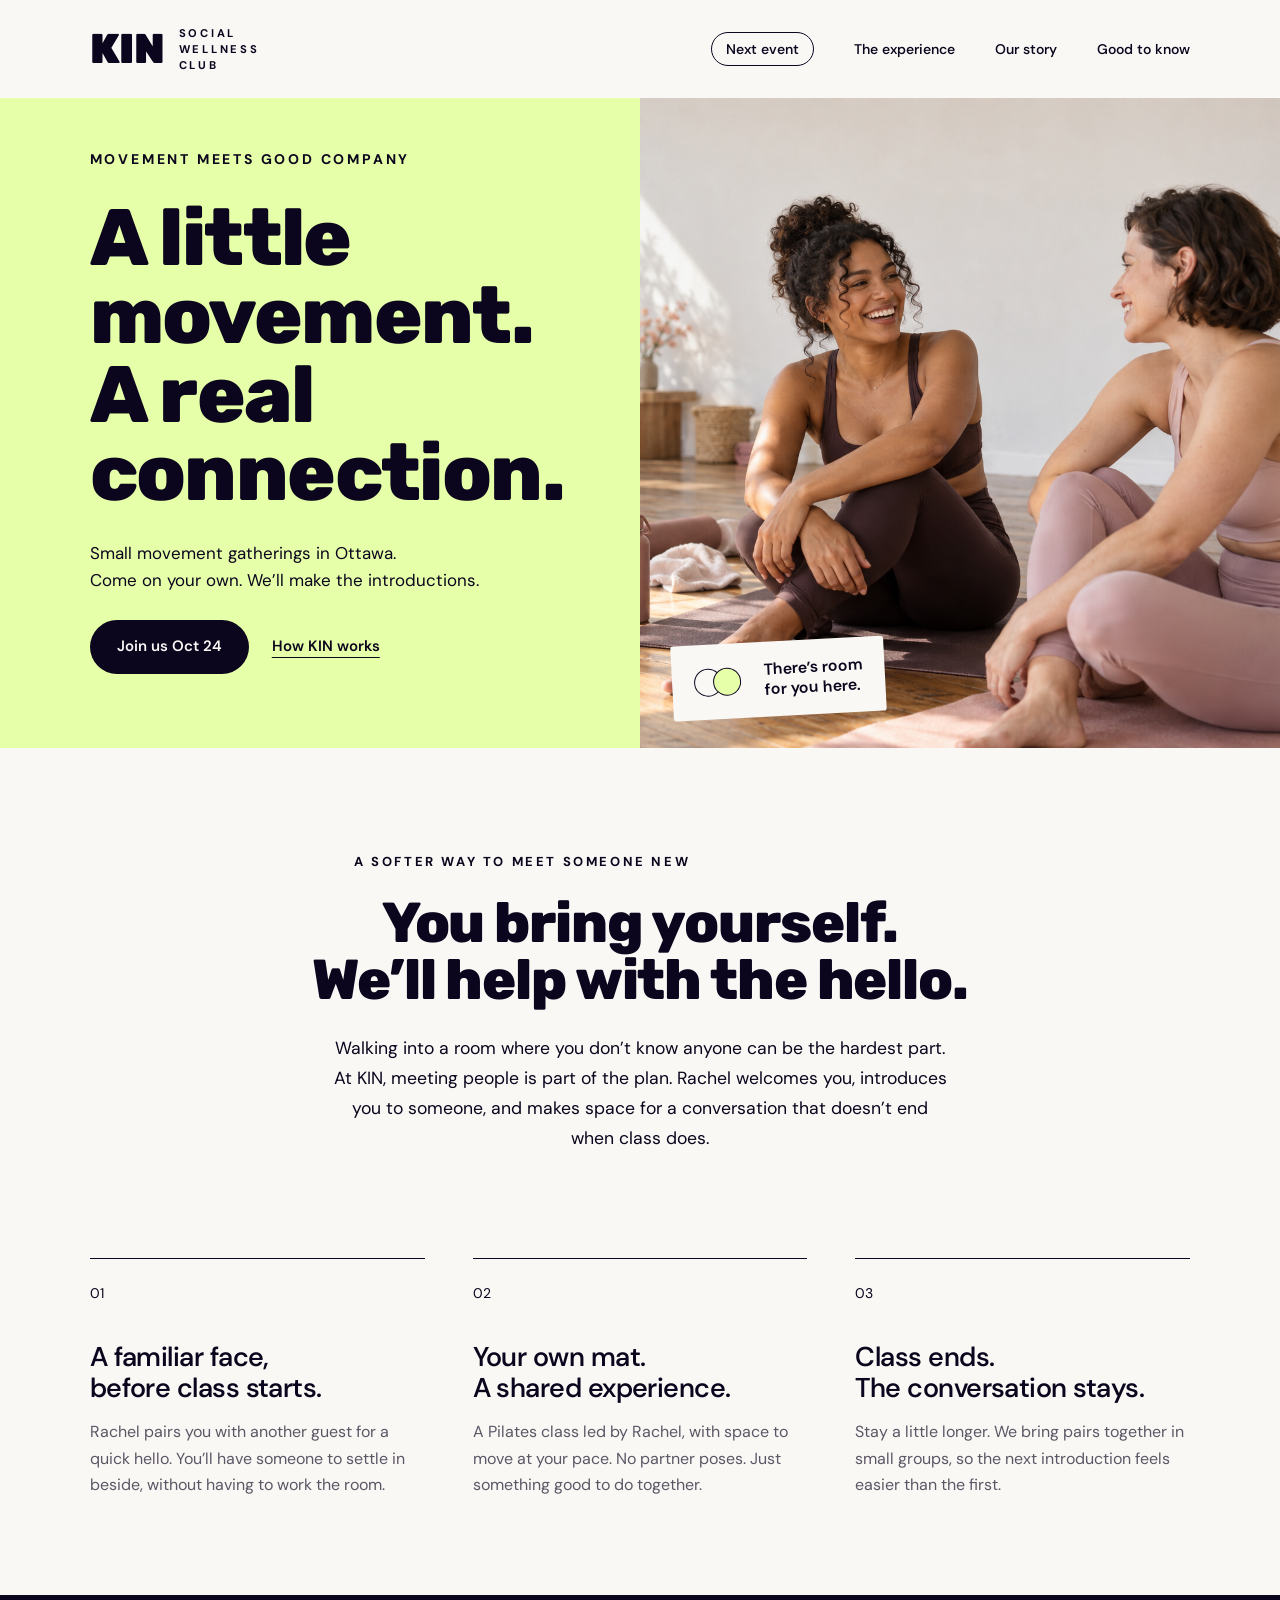
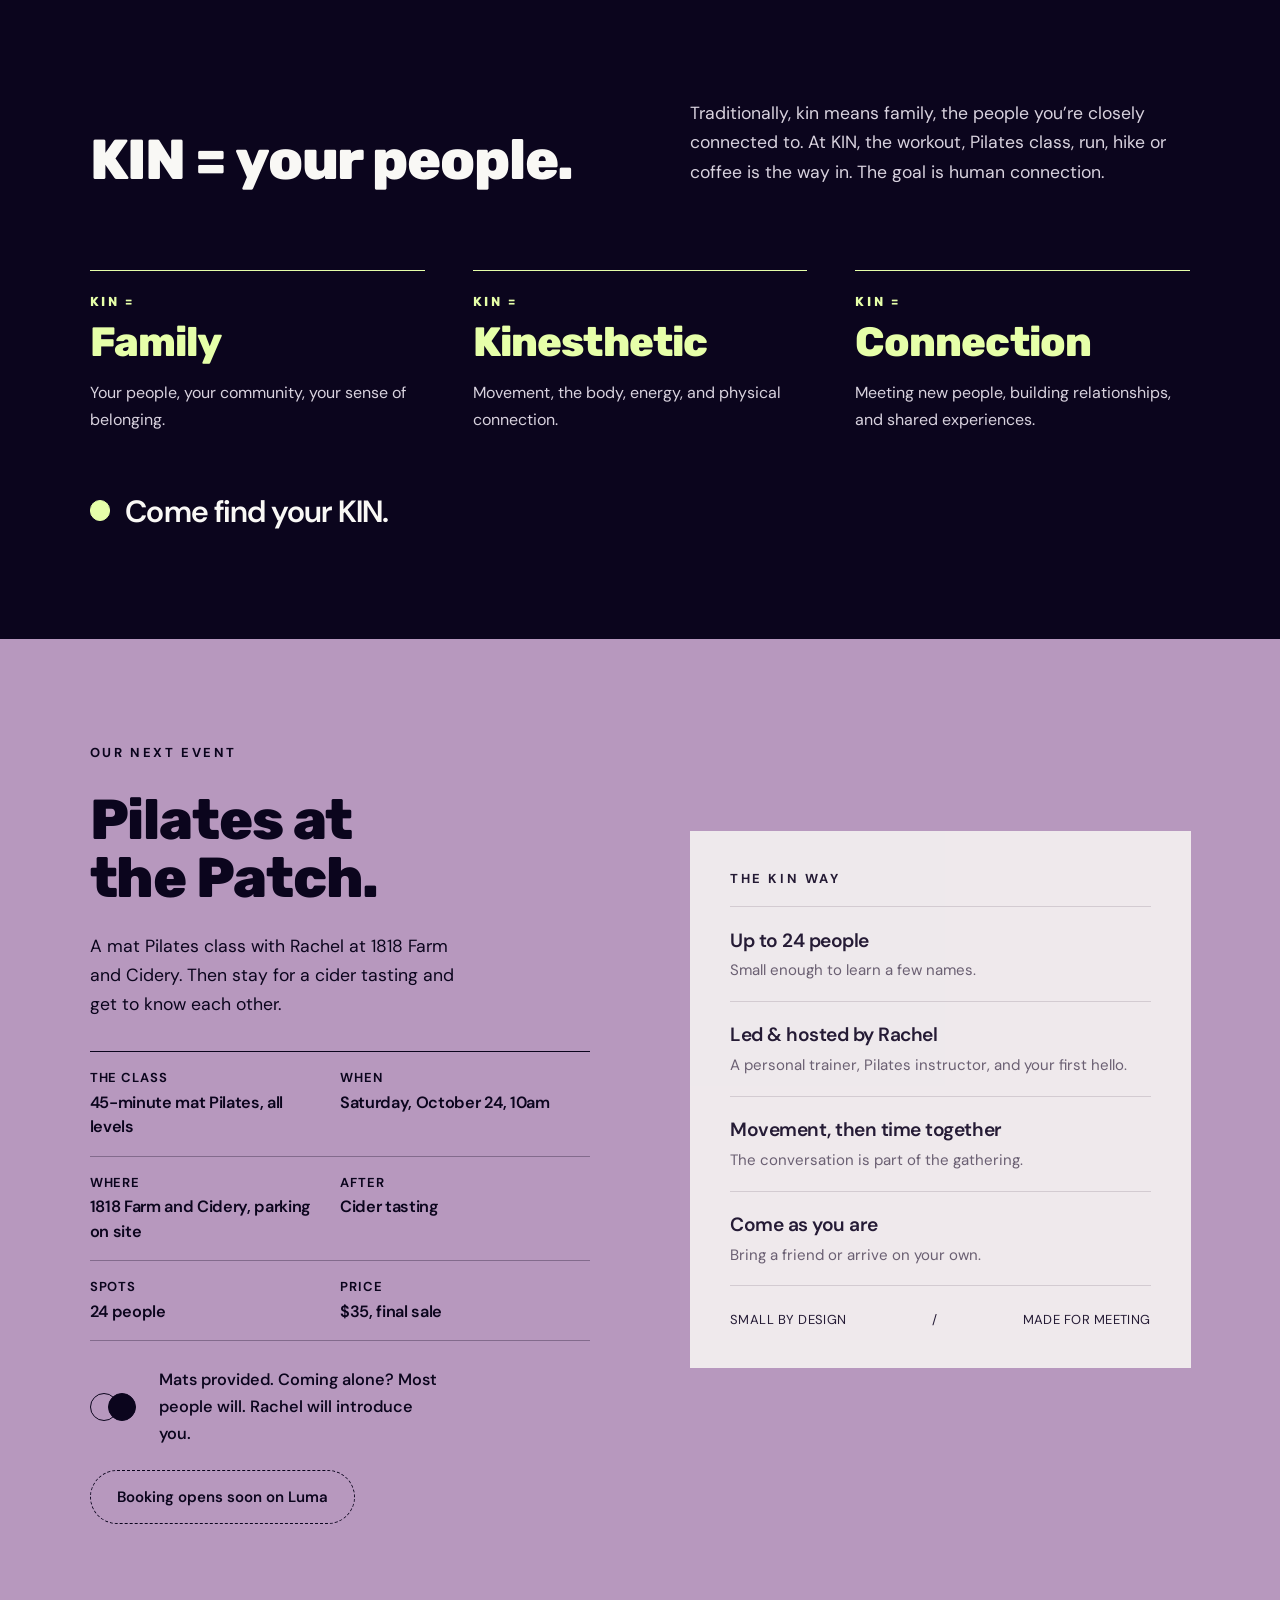
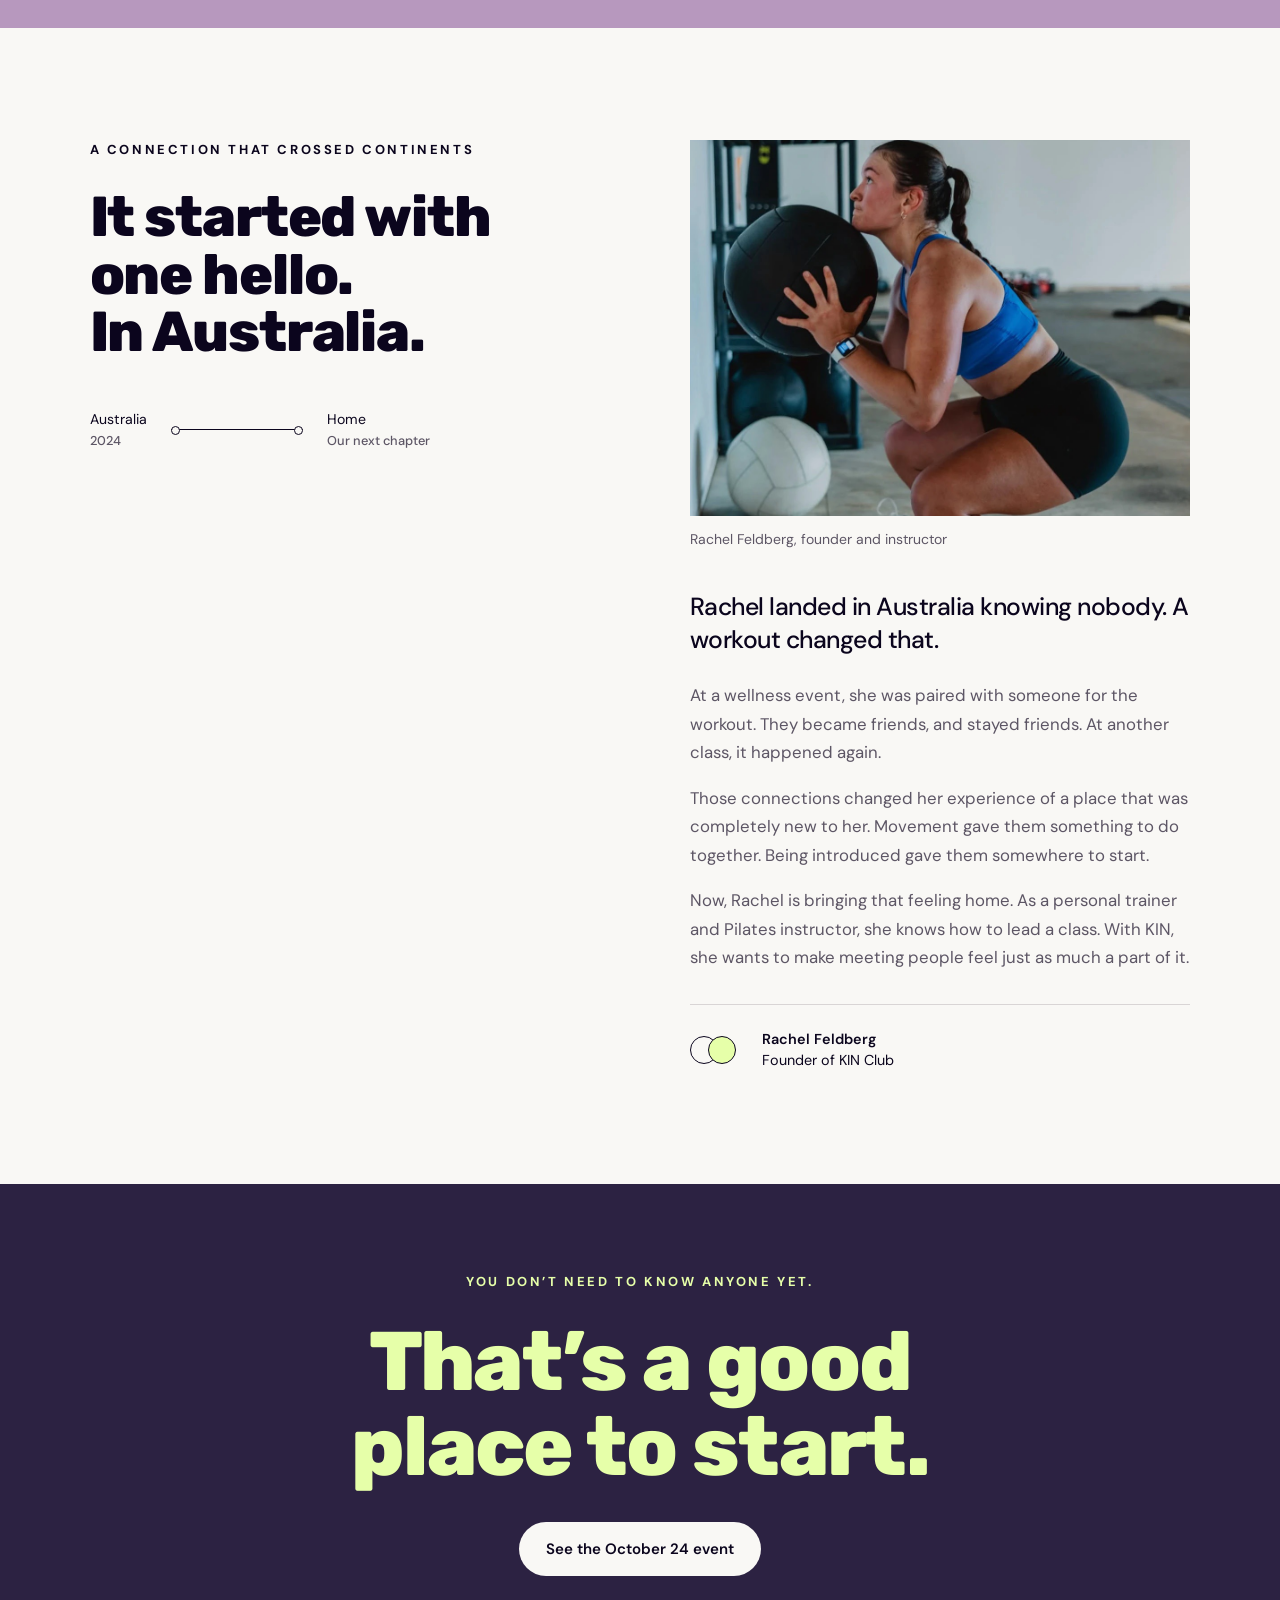
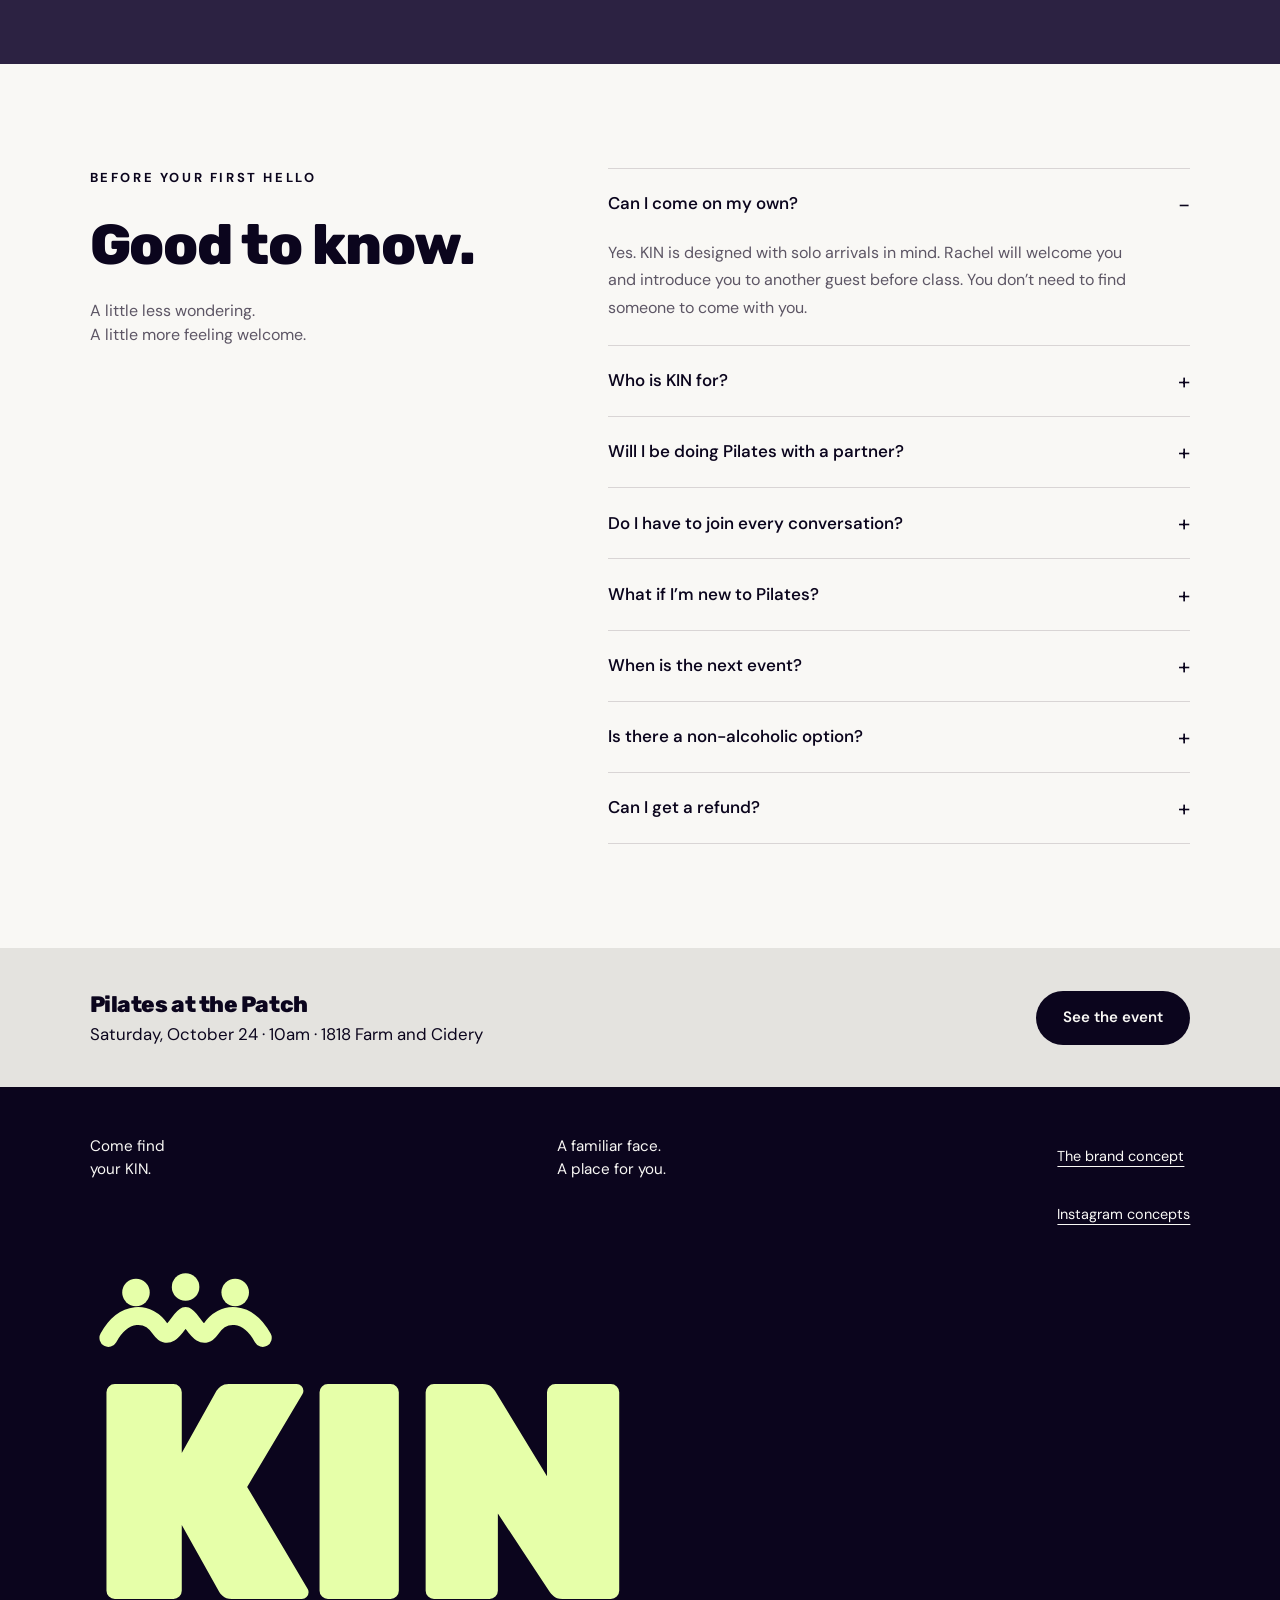
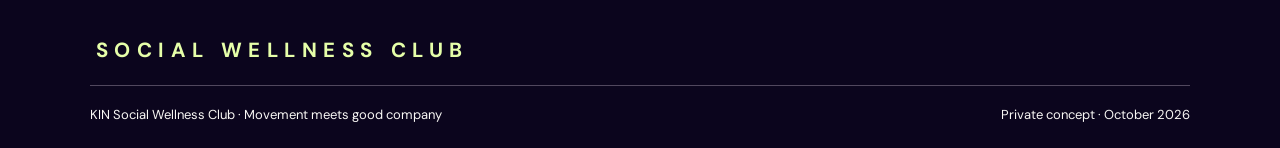
==== commit 67885228: "Chunky KIN wordmark and Rubik display type Co-Authored-By: Claude Opus 5.5 <noreply@anthropic.com>" ====
--- a/index.html
+++ b/index.html
@@ -9,12 +9,12 @@
   <title>KIN Club | Movement meets good company</title>
   <link rel="icon" type="image/svg+xml" href="data:image/svg+xml,%3Csvg xmlns='http://www.w3.org/2000/svg' viewBox='0 0 64 64'%3E%3Crect width='64' height='64' rx='16' fill='%23E6FFA9'/%3E%3Ctext x='32' y='47' text-anchor='middle' font-family='Arial,sans-serif' font-weight='900' font-size='48' fill='%230B051D'%3Ek%3C/text%3E%3C/svg%3E">
   <link rel="preload" href="assets/dm-sans.ttf" as="font" type="font/ttf" crossorigin>
-  <link rel="stylesheet" href="styles.css">
+  <link rel="preconnect" href="https://fonts.googleapis.com"><link rel="preconnect" href="https://fonts.gstatic.com" crossorigin><link href="https://fonts.googleapis.com/css2?family=Rubik:wght@700;800;900&display=swap" rel="stylesheet"><link rel="stylesheet" href="styles.css">
 </head>
 <body>
   <a class="skip-link" href="#main">Skip to content</a>
   <header class="site-header">
-    <a class="wordmark" href="#" aria-label="KIN Club home">kin<span>CLUB</span></a>
+    <a class="wordmark" href="#" aria-label="KIN Social Wellness Club home">KIN<span>Social wellness club</span></a>
     <nav aria-label="Main navigation"><a class="nav-event" href="#next-event">Next event</a><a href="#experience">The experience</a><a href="#story">Our story</a><a href="#questions">Good to know</a></nav>
   </header>
   <main id="main">
@@ -82,6 +82,6 @@
     </section>
     <section class="closing-cta" aria-label="Next event"><p><strong>Pilates at the Patch</strong> Saturday, October 24 · 10am · 1818 Farm and Cidery</p><a class="button button-dark" href="#next-event">See the event</a></section>
   </main>
-  <footer class="site-footer"><div class="footer-top"><p>Come find<br>your KIN.</p><p>A familiar face.<br>A place for you.</p><div class="footer-links"><a href="brand.html">The brand concept</a><a href="social.html">Instagram concepts</a></div></div><a class="footer-mark" href="#" aria-label="KIN Club, back to top">kin<span>club</span></a><div class="footer-bottom"><span>KIN Club · Movement meets good company</span><span>Private concept · October 2026</span></div></footer>
+  <footer class="site-footer"><div class="footer-top"><p>Come find<br>your KIN.</p><p>A familiar face.<br>A place for you.</p><div class="footer-links"><a href="brand.html">The brand concept</a><a href="social.html">Instagram concepts</a></div></div><a class="footer-mark" href="#" aria-label="KIN Club, back to top"><svg class="kin-icon" viewBox="0 -8 260 118" aria-hidden="true"><g fill="currentColor"><circle cx="58" cy="26" r="20"/><circle cx="130" cy="18" r="20"/><circle cx="202" cy="26" r="20"/></g><path d="M18 92 C40 52 76 52 94 80 C108 100 120 64 130 60 C140 64 152 100 166 80 C184 52 220 52 242 92" fill="none" stroke="currentColor" stroke-width="26" stroke-linecap="round" stroke-linejoin="round"/></svg><b>KIN</b><span>Social wellness club</span></a><div class="footer-bottom"><span>KIN Social Wellness Club · Movement meets good company</span><span>Private concept · October 2026</span></div></footer>
 </body>
 </html>
--- a/styles.css
+++ b/styles.css
@@ -92,3 +92,15 @@
 .faq{background:var(--paper)}
 .event-facts>div{border-bottom-color:rgba(11,5,29,.3)}
 .gathering .pair-symbol i+i{background:var(--ink)}.swatches{grid-template-columns:repeat(3,1fr)}.swatch-lime{background:var(--lime)}.swatch-lilac{background:var(--lilac)}.swatch-stone{background:var(--stone)}@media(max-width:650px){.swatches{grid-template-columns:1fr 1fr}}
+/* Chunky type (2026-10-07): Rubik for the KIN mark and display headlines, DM Sans for everything else */
+:root{--display:'Rubik','DM Sans',Arial,sans-serif}
+.wordmark{font-family:var(--display);font-weight:900;font-size:2.6rem;letter-spacing:-.01em;align-items:center}
+.wordmark span{font-family:var(--font);font-size:.7rem;letter-spacing:.24em;text-transform:uppercase;font-weight:700;margin-left:.9rem;max-width:7.5em;line-height:1.45}
+h1,h2,.hero h1,.belonging h2,.pillars-list dt,.closing-cta strong,.brand-hero h1,.social-lead h1,.type-specimen>p:first-child{font-family:var(--display);font-weight:800;letter-spacing:-.02em}
+.hero h1{line-height:.98}h2{line-height:1.02}
+.step h3,.story-copy .story-lead{letter-spacing:-.02em}
+.footer-mark{font-family:var(--display);flex-direction:column;align-items:flex-start;letter-spacing:-.02em;font-weight:900;gap:0}
+.footer-mark b{font-weight:900;line-height:.82;font-size:clamp(7rem,24vw,24rem)}
+.footer-mark span{font-family:var(--font);font-size:clamp(.9rem,1.6vw,1.6rem);letter-spacing:.32em;text-transform:uppercase;font-weight:700;margin:1.2rem 0 0 .3em}
+.footer-mark .kin-icon{width:clamp(5rem,14vw,14rem);height:auto;margin:0 0 1.2rem .4rem}
+@media(max-width:650px){.wordmark{font-size:2.2rem}.wordmark span{font-size:.62rem}}
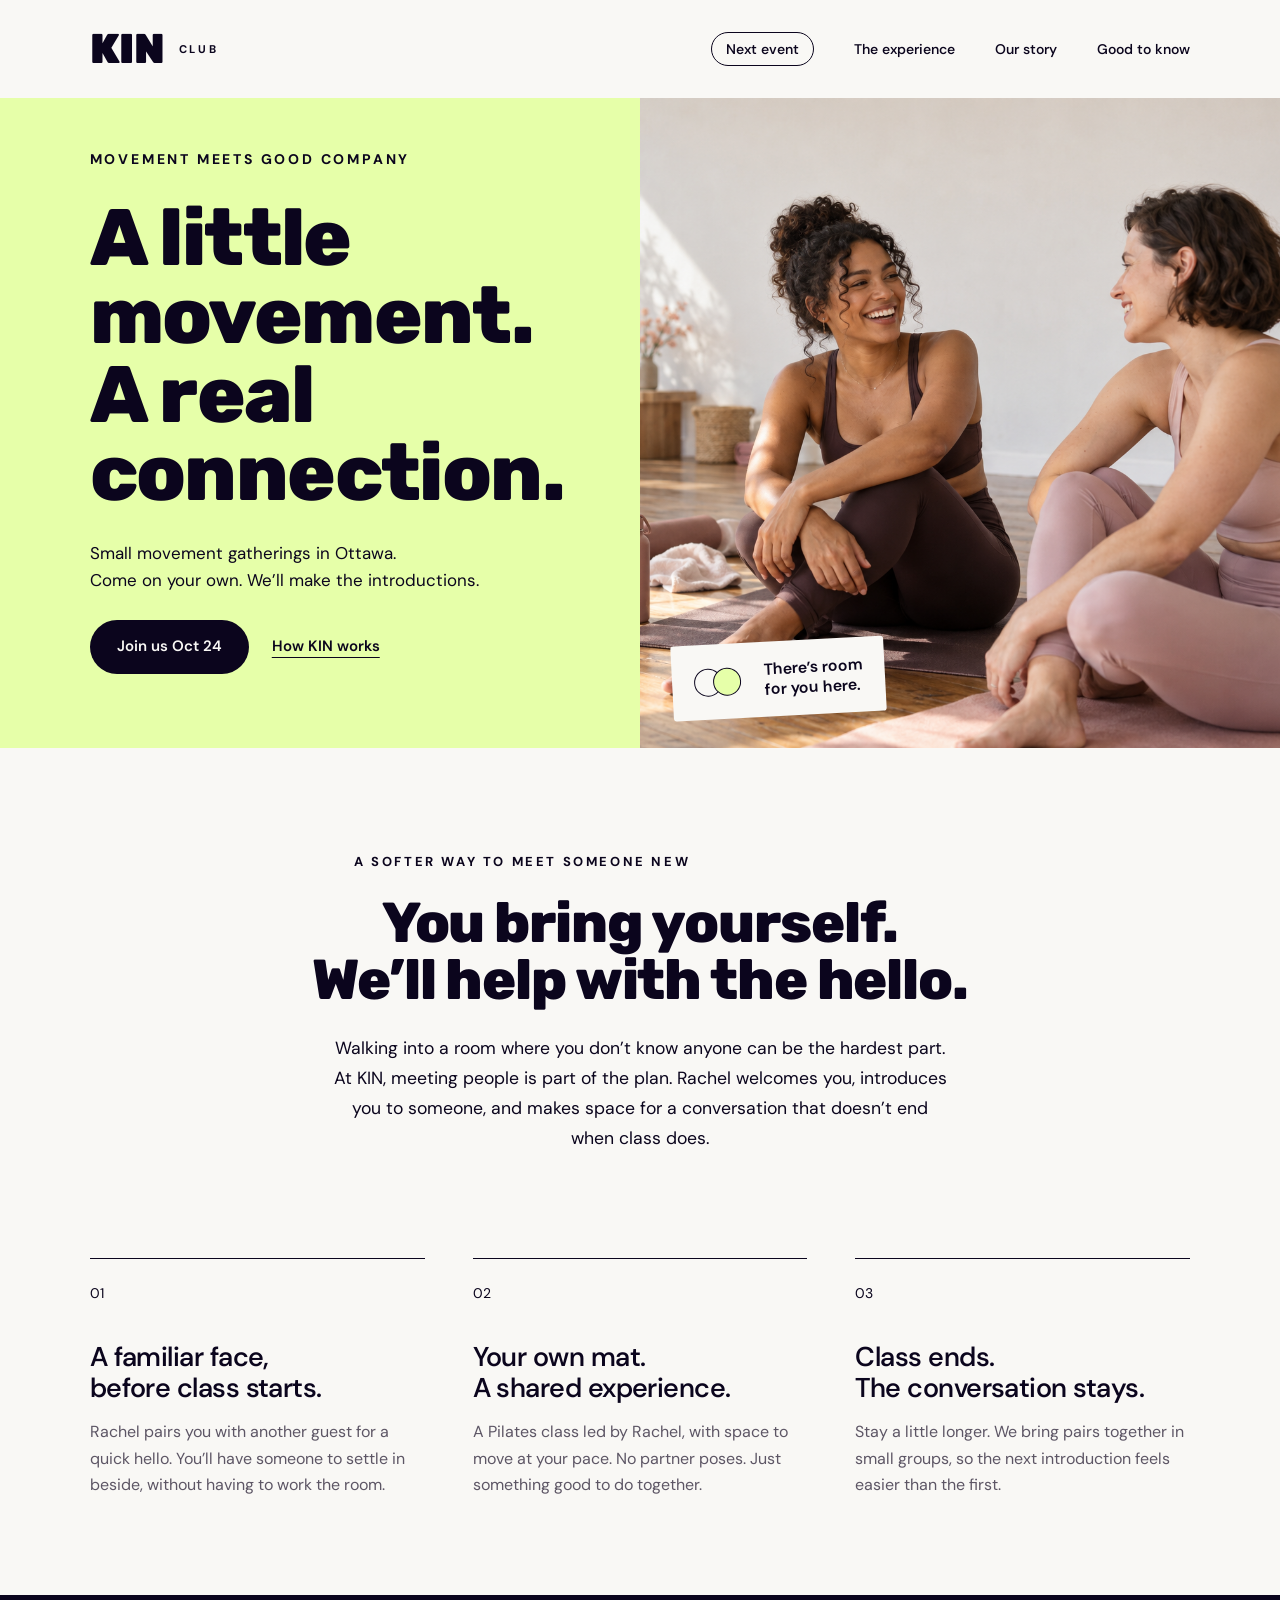
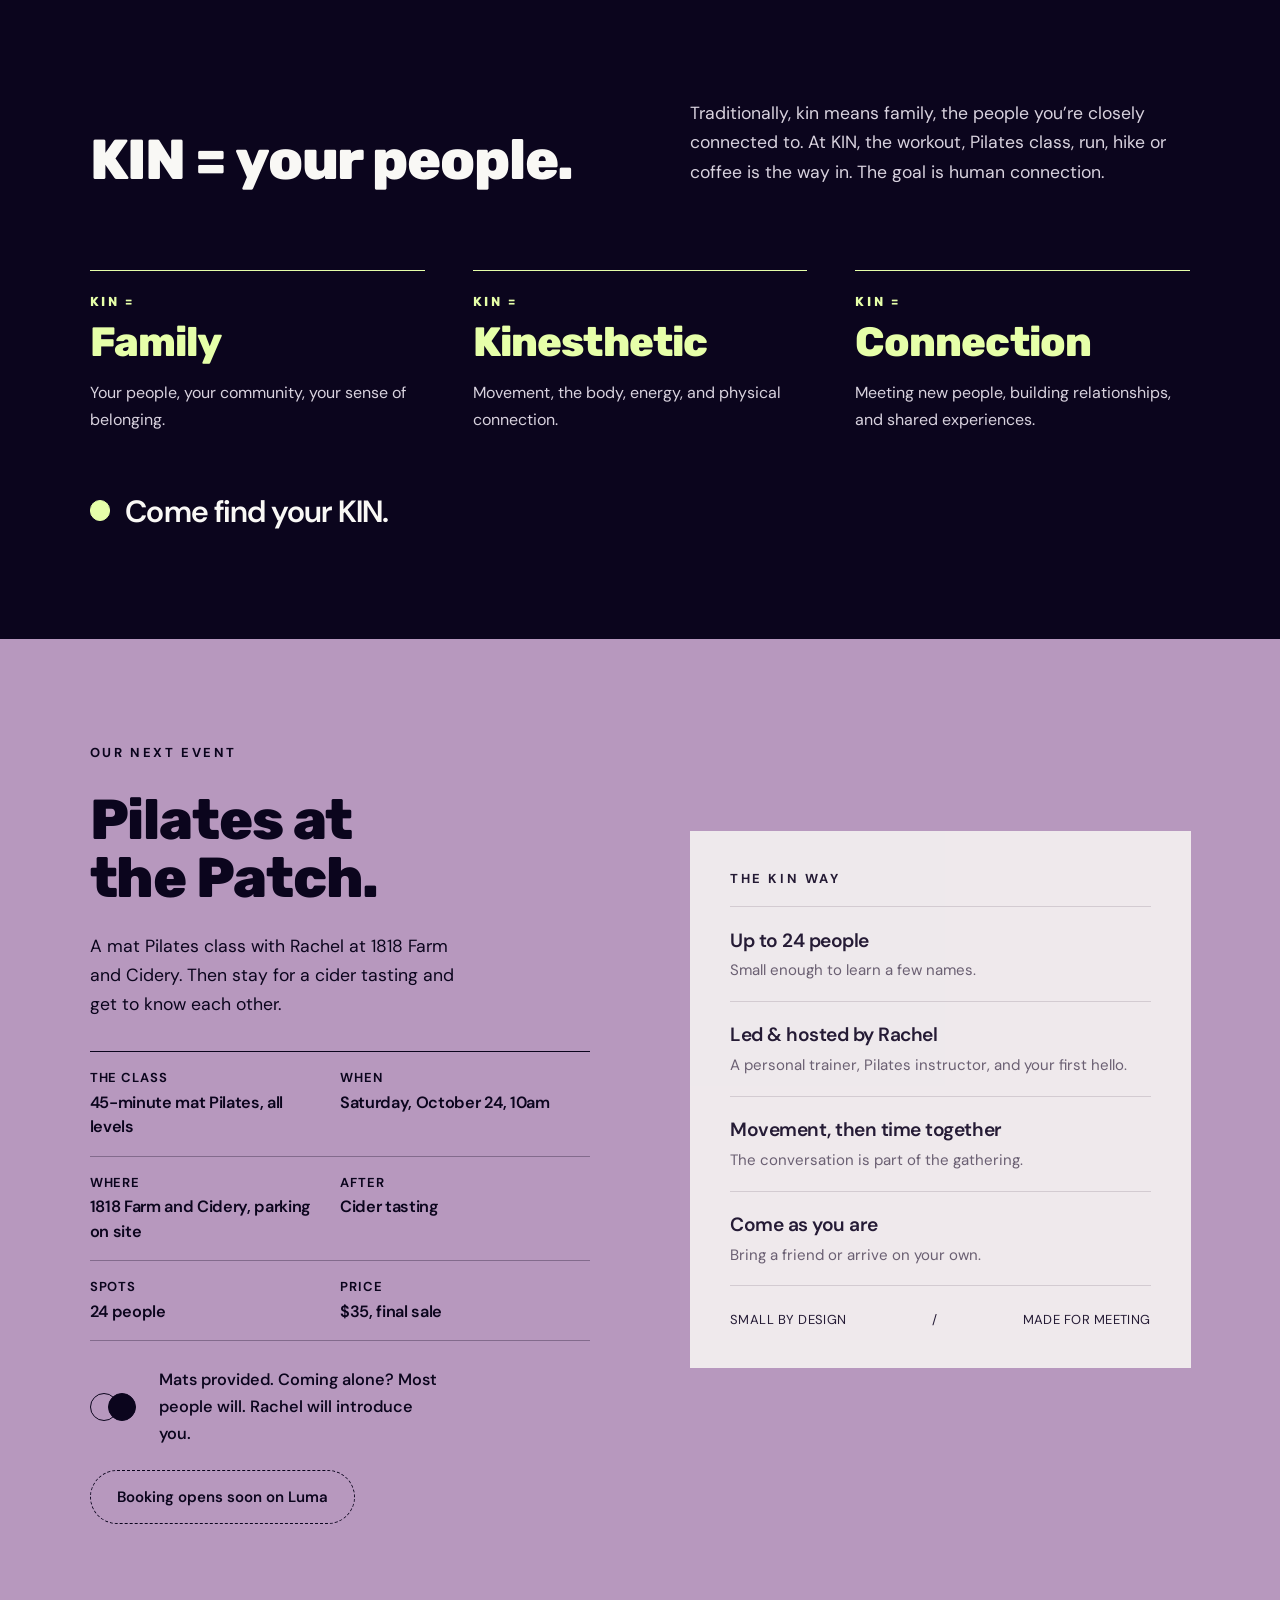
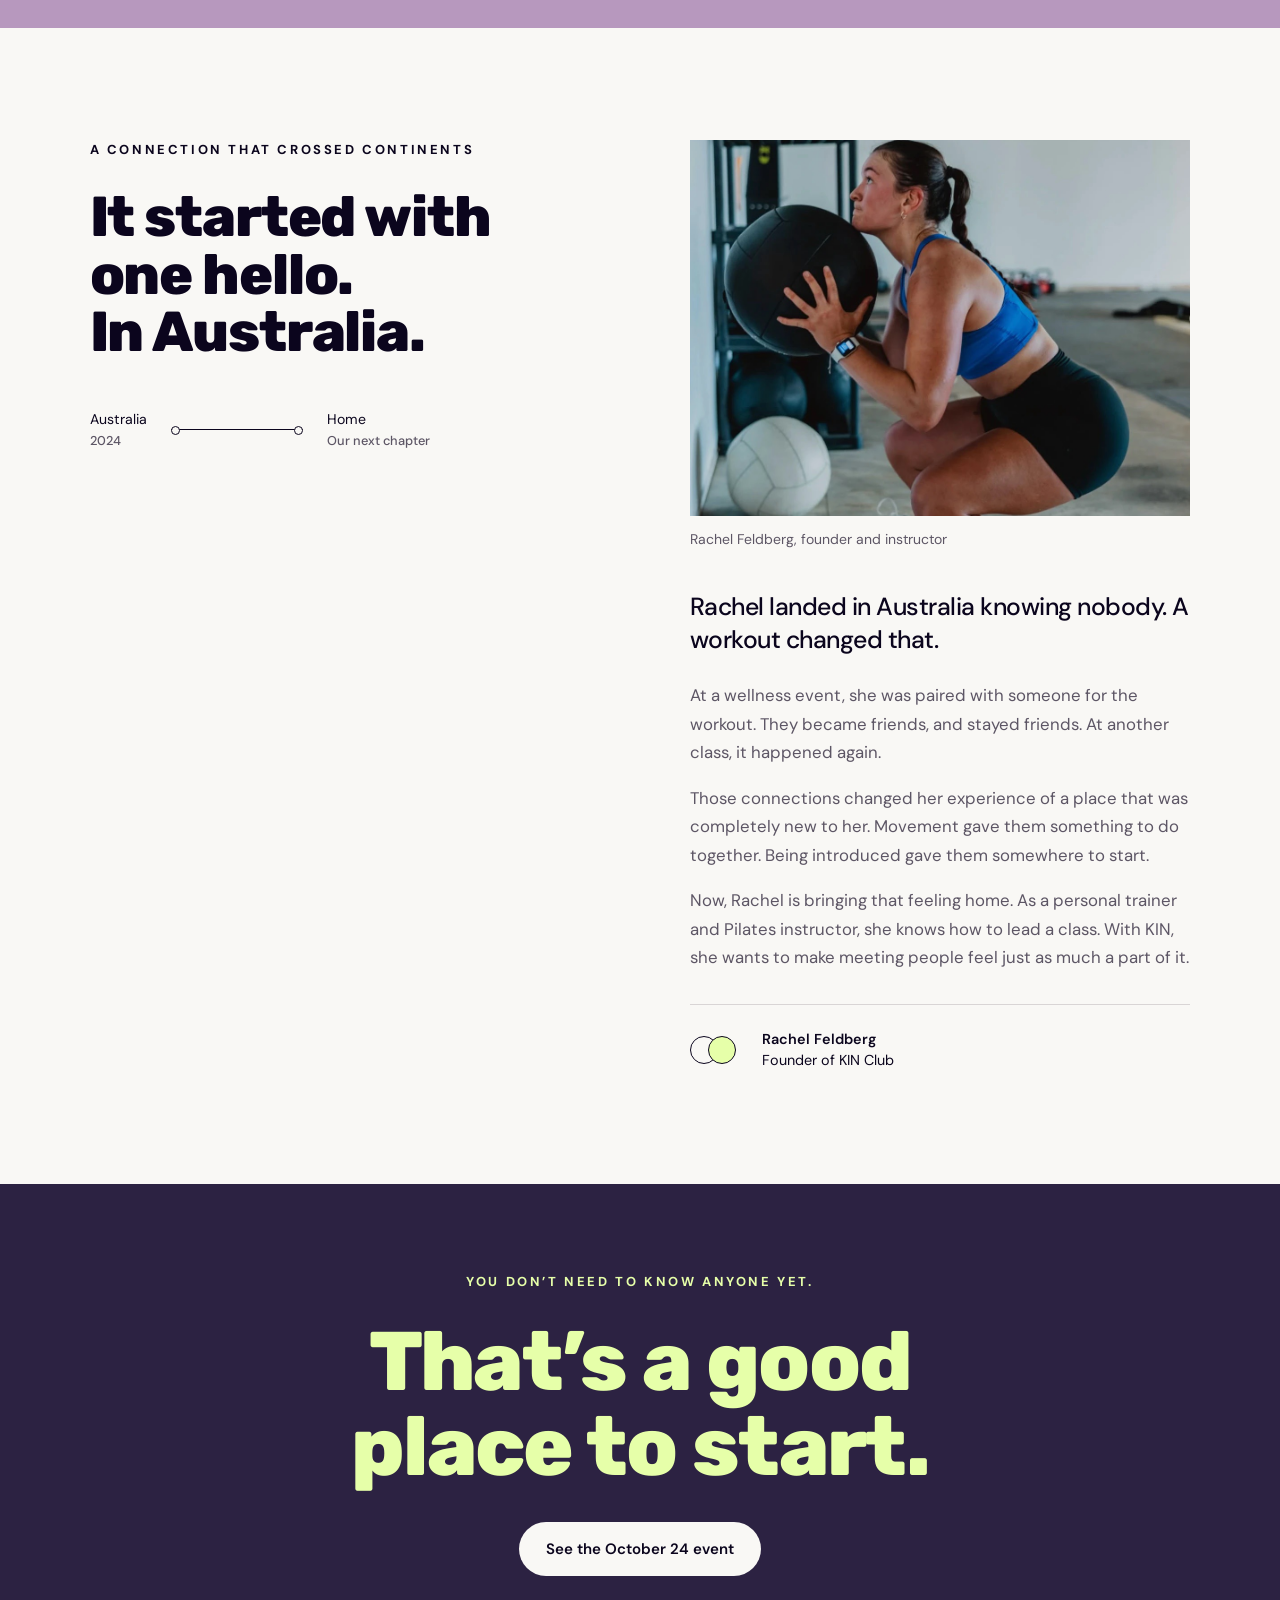
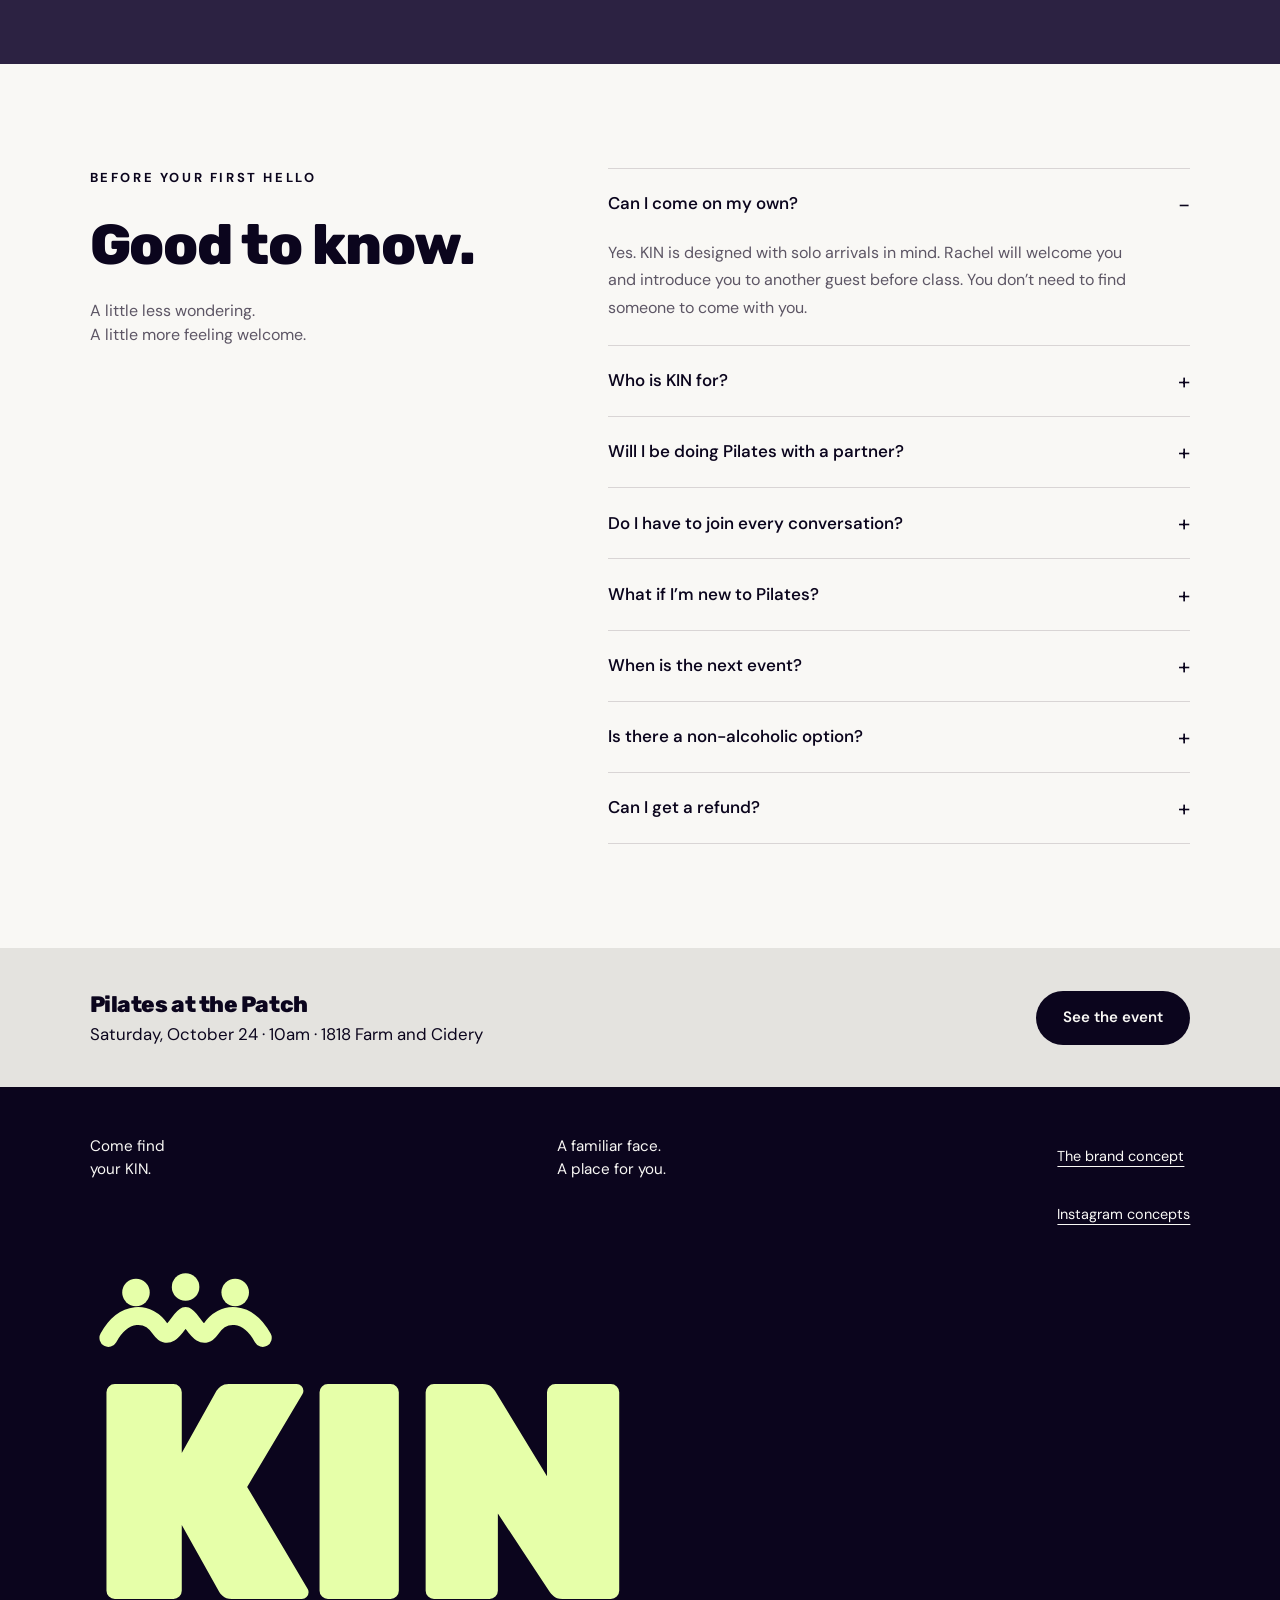
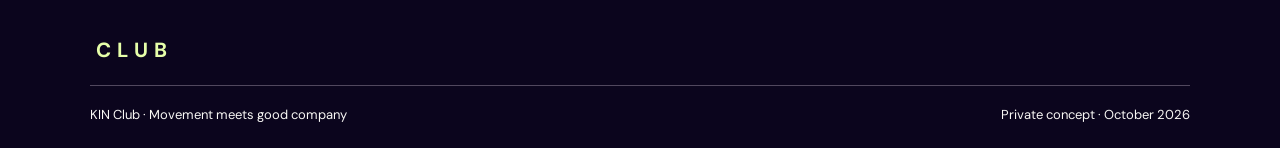
==== commit c1599449: "Keep the name KIN Club in the lockup Co-Authored-By: Claude Opus 5.5 <noreply@anthropic.com>" ====
--- a/index.html
+++ b/index.html
@@ -14,7 +14,7 @@
 <body>
   <a class="skip-link" href="#main">Skip to content</a>
   <header class="site-header">
-    <a class="wordmark" href="#" aria-label="KIN Social Wellness Club home">KIN<span>Social wellness club</span></a>
+    <a class="wordmark" href="#" aria-label="KIN Club home">KIN<span>Club</span></a>
     <nav aria-label="Main navigation"><a class="nav-event" href="#next-event">Next event</a><a href="#experience">The experience</a><a href="#story">Our story</a><a href="#questions">Good to know</a></nav>
   </header>
   <main id="main">
@@ -82,6 +82,6 @@
     </section>
     <section class="closing-cta" aria-label="Next event"><p><strong>Pilates at the Patch</strong> Saturday, October 24 · 10am · 1818 Farm and Cidery</p><a class="button button-dark" href="#next-event">See the event</a></section>
   </main>
-  <footer class="site-footer"><div class="footer-top"><p>Come find<br>your KIN.</p><p>A familiar face.<br>A place for you.</p><div class="footer-links"><a href="brand.html">The brand concept</a><a href="social.html">Instagram concepts</a></div></div><a class="footer-mark" href="#" aria-label="KIN Club, back to top"><svg class="kin-icon" viewBox="0 -8 260 118" aria-hidden="true"><g fill="currentColor"><circle cx="58" cy="26" r="20"/><circle cx="130" cy="18" r="20"/><circle cx="202" cy="26" r="20"/></g><path d="M18 92 C40 52 76 52 94 80 C108 100 120 64 130 60 C140 64 152 100 166 80 C184 52 220 52 242 92" fill="none" stroke="currentColor" stroke-width="26" stroke-linecap="round" stroke-linejoin="round"/></svg><b>KIN</b><span>Social wellness club</span></a><div class="footer-bottom"><span>KIN Social Wellness Club · Movement meets good company</span><span>Private concept · October 2026</span></div></footer>
+  <footer class="site-footer"><div class="footer-top"><p>Come find<br>your KIN.</p><p>A familiar face.<br>A place for you.</p><div class="footer-links"><a href="brand.html">The brand concept</a><a href="social.html">Instagram concepts</a></div></div><a class="footer-mark" href="#" aria-label="KIN Club, back to top"><svg class="kin-icon" viewBox="0 -8 260 118" aria-hidden="true"><g fill="currentColor"><circle cx="58" cy="26" r="20"/><circle cx="130" cy="18" r="20"/><circle cx="202" cy="26" r="20"/></g><path d="M18 92 C40 52 76 52 94 80 C108 100 120 64 130 60 C140 64 152 100 166 80 C184 52 220 52 242 92" fill="none" stroke="currentColor" stroke-width="26" stroke-linecap="round" stroke-linejoin="round"/></svg><b>KIN</b><span>Club</span></a><div class="footer-bottom"><span>KIN Club · Movement meets good company</span><span>Private concept · October 2026</span></div></footer>
 </body>
 </html>
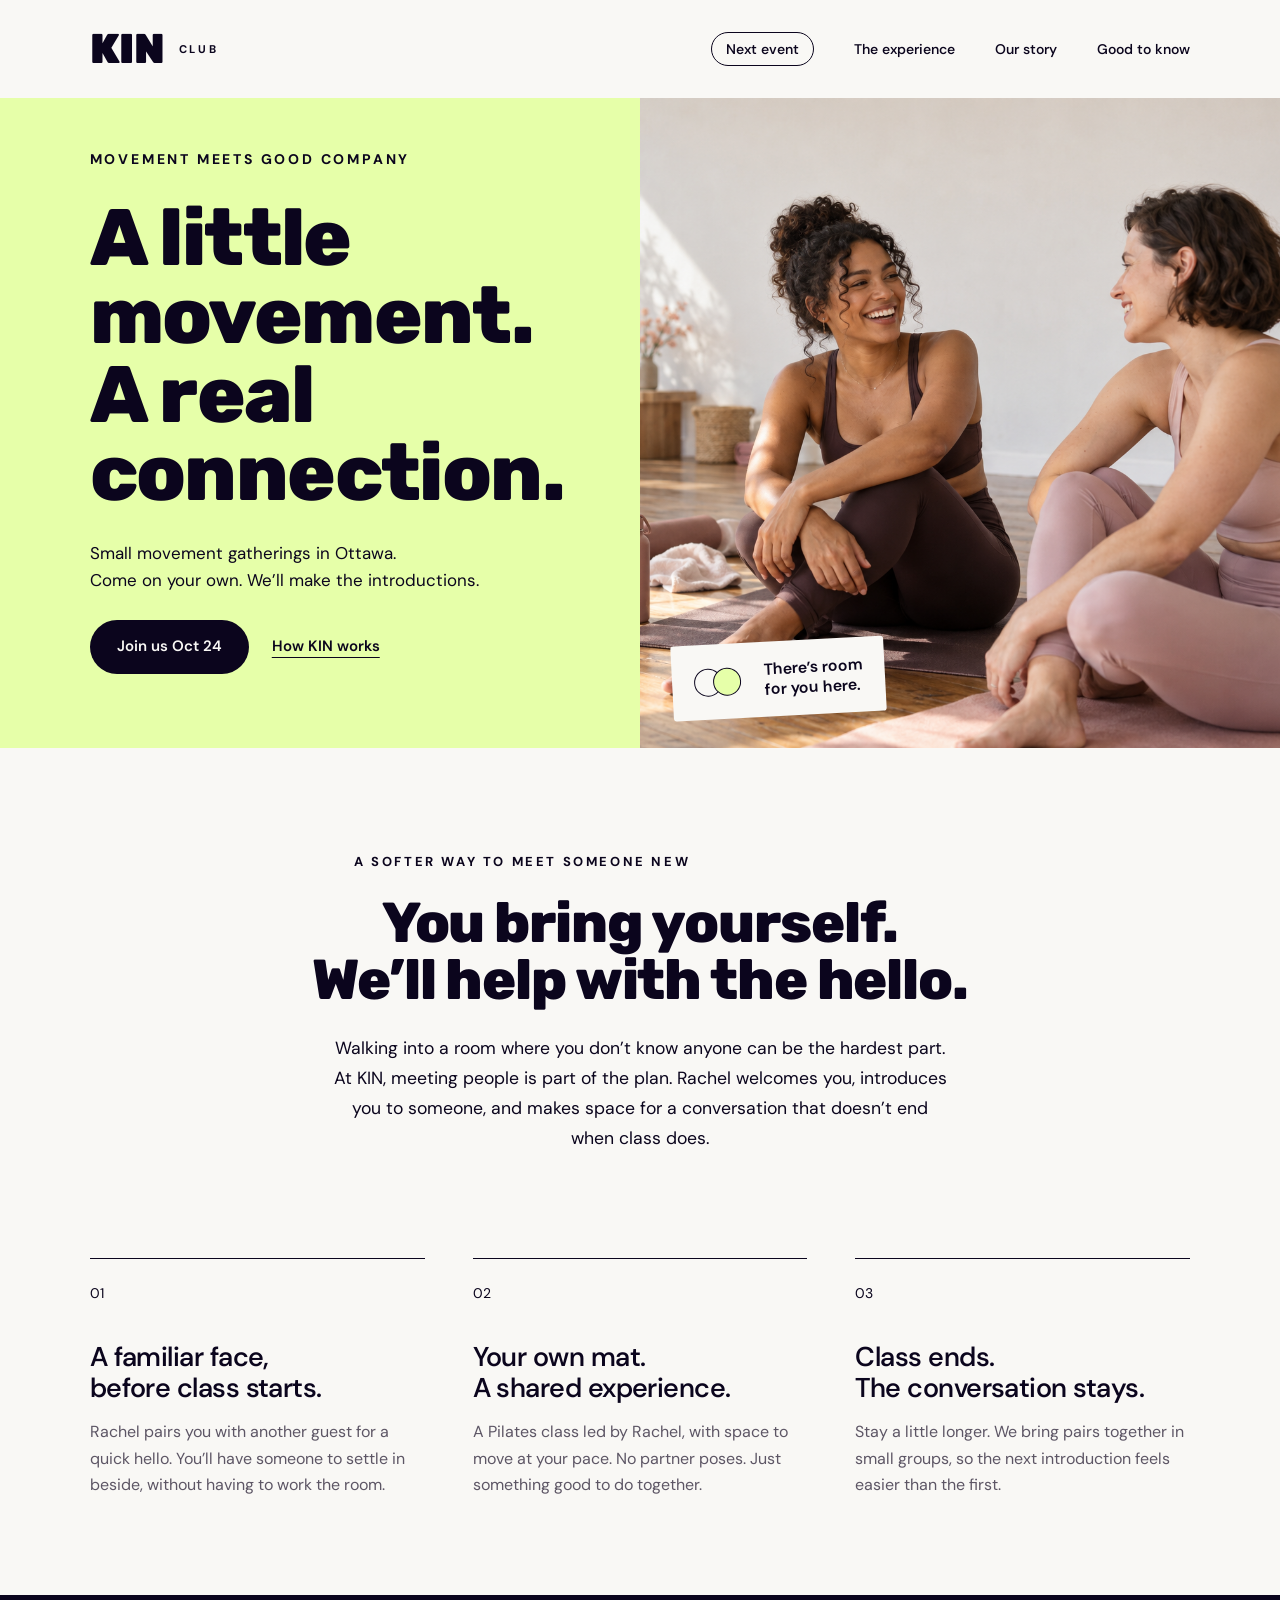
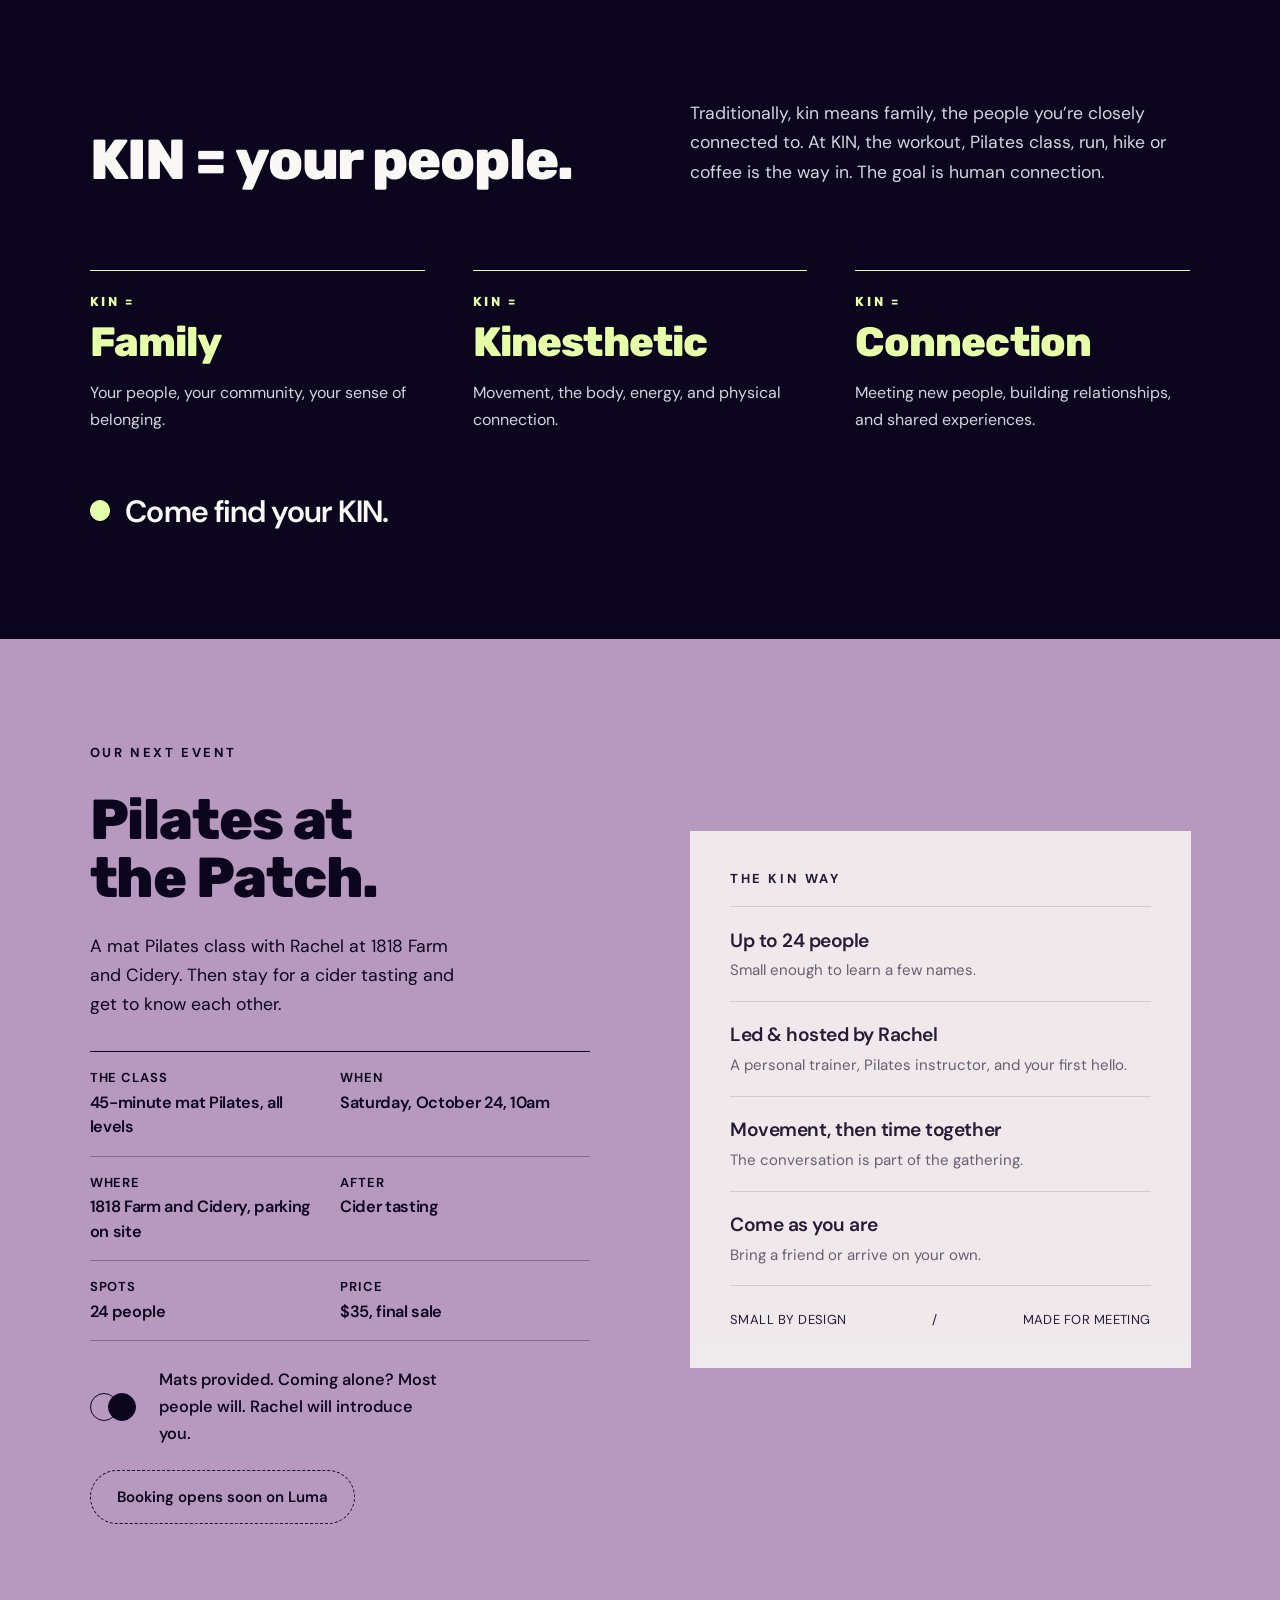
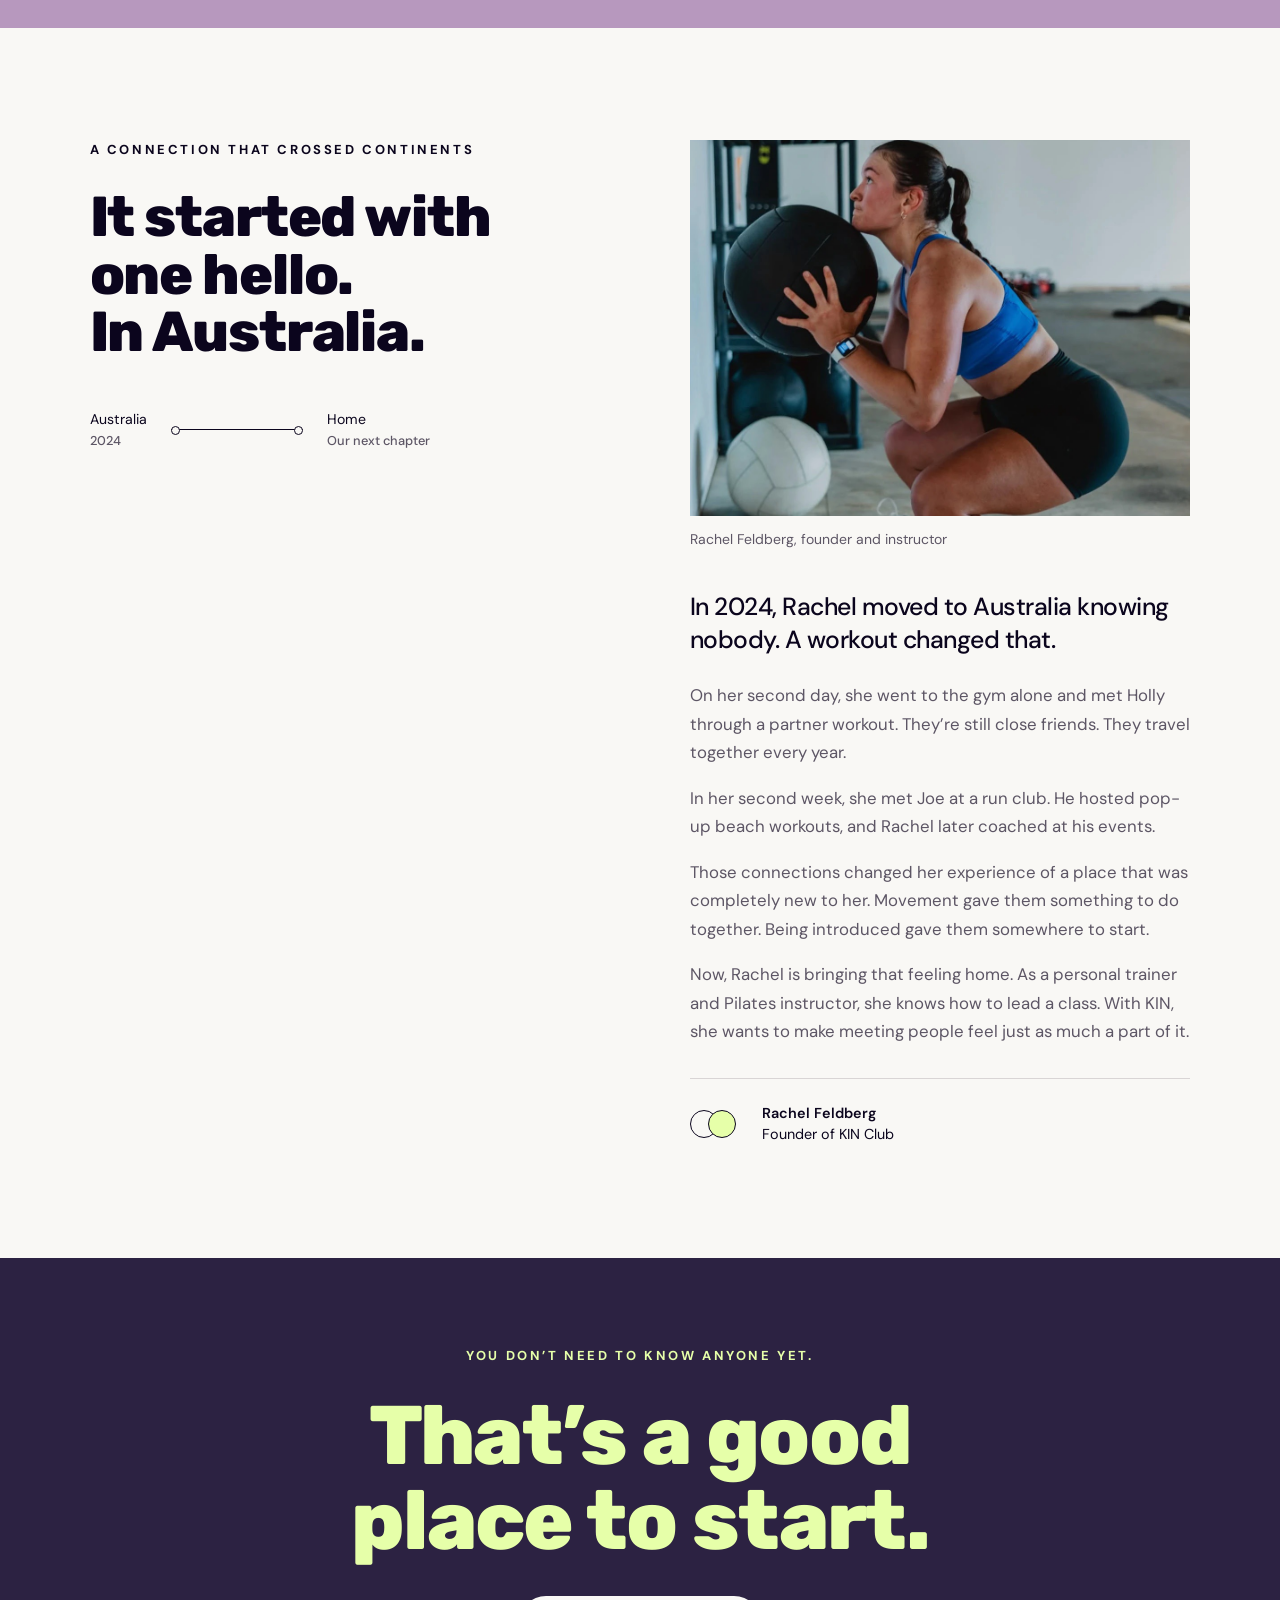
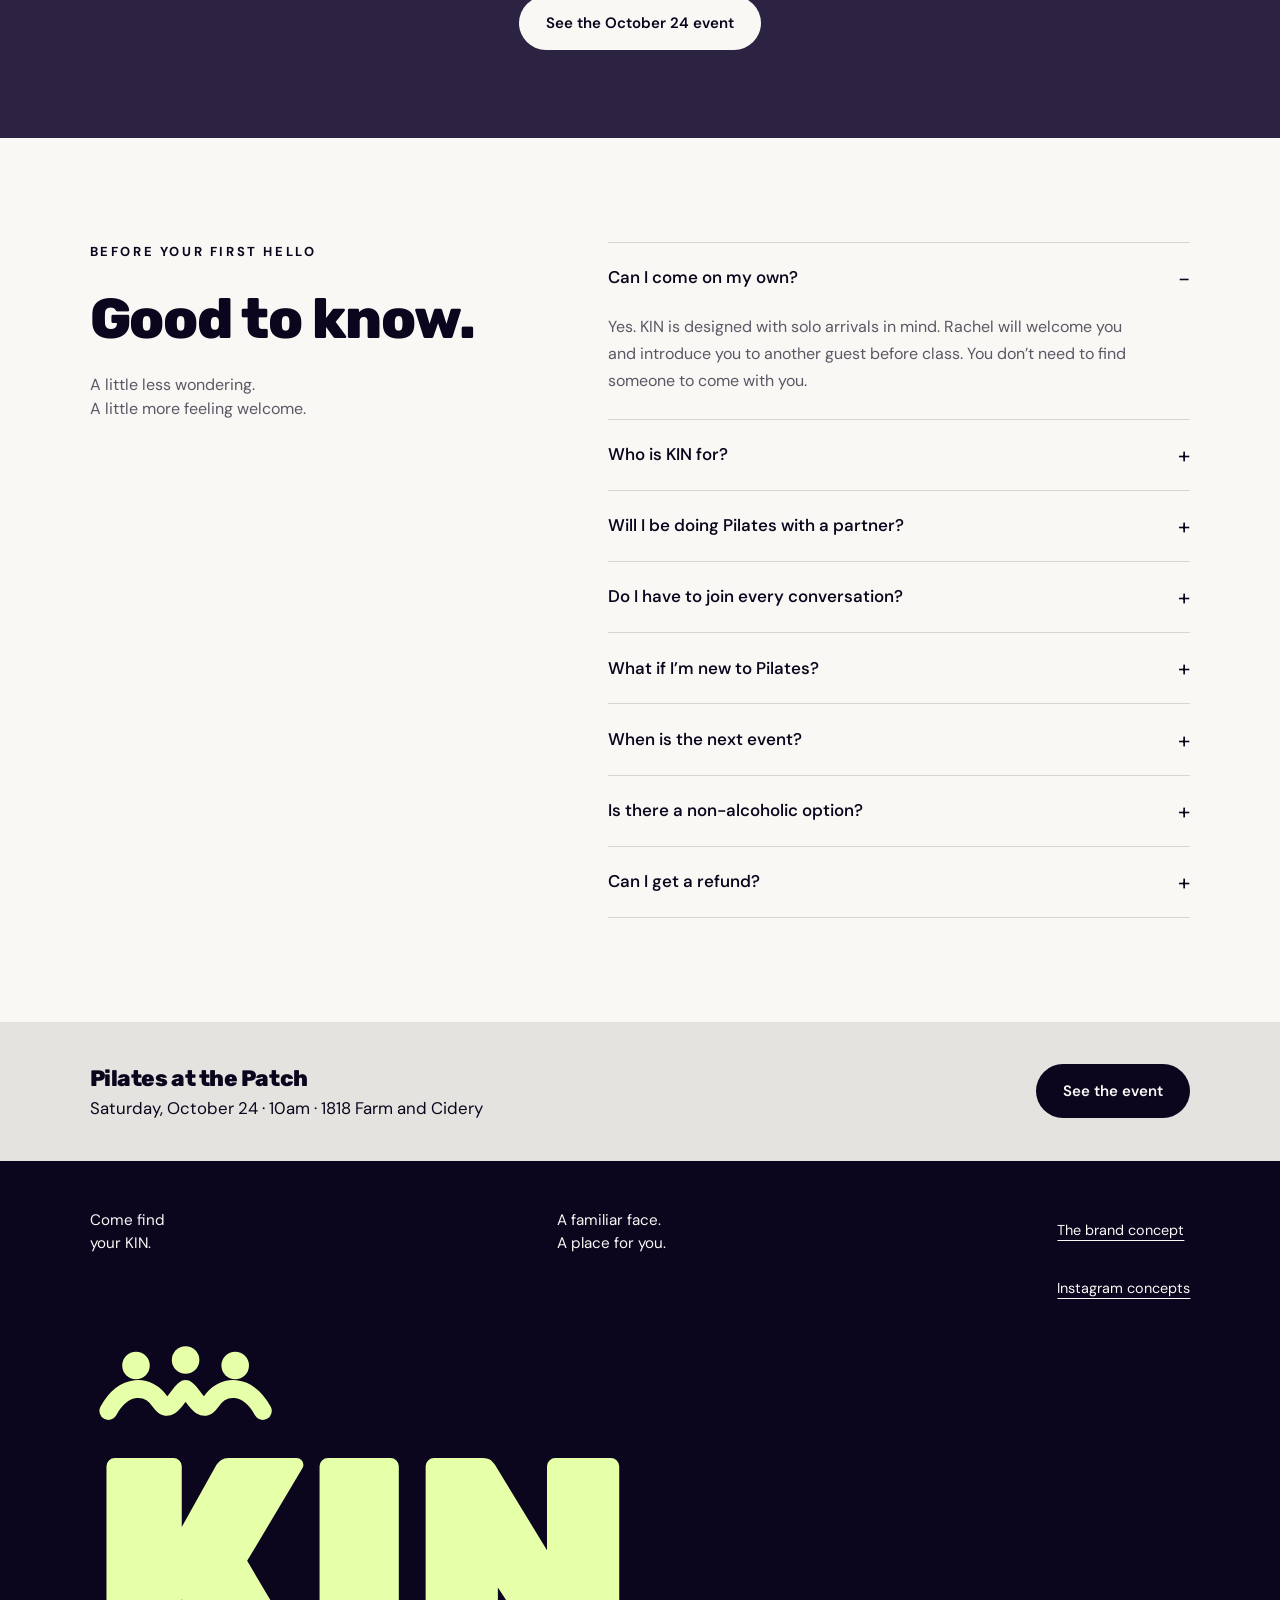
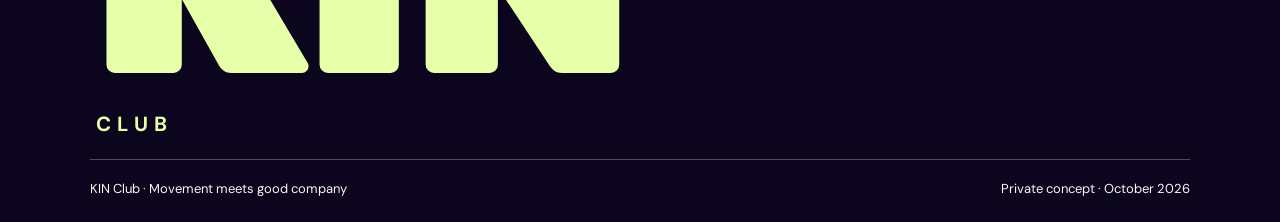
==== commit 9a11d50a: "Update Rachel founder story with Australia friendships" ====
--- a/index.html
+++ b/index.html
@@ -64,7 +64,7 @@
     </section>
     <section class="story section" id="story" aria-labelledby="story-title">
       <div class="story-heading"><p class="eyebrow">A connection that crossed continents</p><h2 id="story-title">It started with<br>one hello.<br>In Australia.</h2><div class="story-route"><span>Australia<br><strong>2024</strong></span><span class="route-line" aria-hidden="true"></span><span>Home<br><strong>Our next chapter</strong></span></div></div>
-      <div class="story-copy"><figure class="founder-photo"><img src="assets/rachel-placeholder.jpg" alt="Rachel Feldberg training with a medicine ball" width="1118" height="1340" loading="lazy"><figcaption>Rachel Feldberg, founder and instructor</figcaption></figure><p class="story-lead">Rachel landed in Australia knowing nobody. A workout changed that.</p><p>At a wellness event, she was paired with someone for the workout. They became friends, and stayed friends. At another class, it happened again.</p><p>Those connections changed her experience of a place that was completely new to her. Movement gave them something to do together. Being introduced gave them somewhere to start.</p><p>Now, Rachel is bringing that feeling home. As a personal trainer and Pilates instructor, she knows how to lead a class. With KIN, she wants to make meeting people feel just as much a part of it.</p><div class="founder-signoff"><span class="pair-symbol" aria-hidden="true"><i></i><i></i></span><span><strong>Rachel Feldberg</strong><br>Founder of KIN Club</span></div></div>
+      <div class="story-copy"><figure class="founder-photo"><img src="assets/rachel-placeholder.jpg" alt="Rachel Feldberg training with a medicine ball" width="1118" height="1340" loading="lazy"><figcaption>Rachel Feldberg, founder and instructor</figcaption></figure><p class="story-lead">In 2024, Rachel moved to Australia knowing nobody. A workout changed that.</p><p>On her second day, she went to the gym alone and met Holly through a partner workout. They’re still close friends. They travel together every year.</p><p>In her second week, she met Joe at a run club. He hosted pop-up beach workouts, and Rachel later coached at his events.</p><p>Those connections changed her experience of a place that was completely new to her. Movement gave them something to do together. Being introduced gave them somewhere to start.</p><p>Now, Rachel is bringing that feeling home. As a personal trainer and Pilates instructor, she knows how to lead a class. With KIN, she wants to make meeting people feel just as much a part of it.</p><div class="founder-signoff"><span class="pair-symbol" aria-hidden="true"><i></i><i></i></span><span><strong>Rachel Feldberg</strong><br>Founder of KIN Club</span></div></div>
     </section>
     <section class="belonging"><p class="eyebrow">You don’t need to know anyone yet.</p><h2>That’s a good<br>place to start.</h2><a class="button button-paper" href="#next-event">See the October 24 event</a></section>
     <section class="faq section" id="questions" aria-labelledby="questions-title">
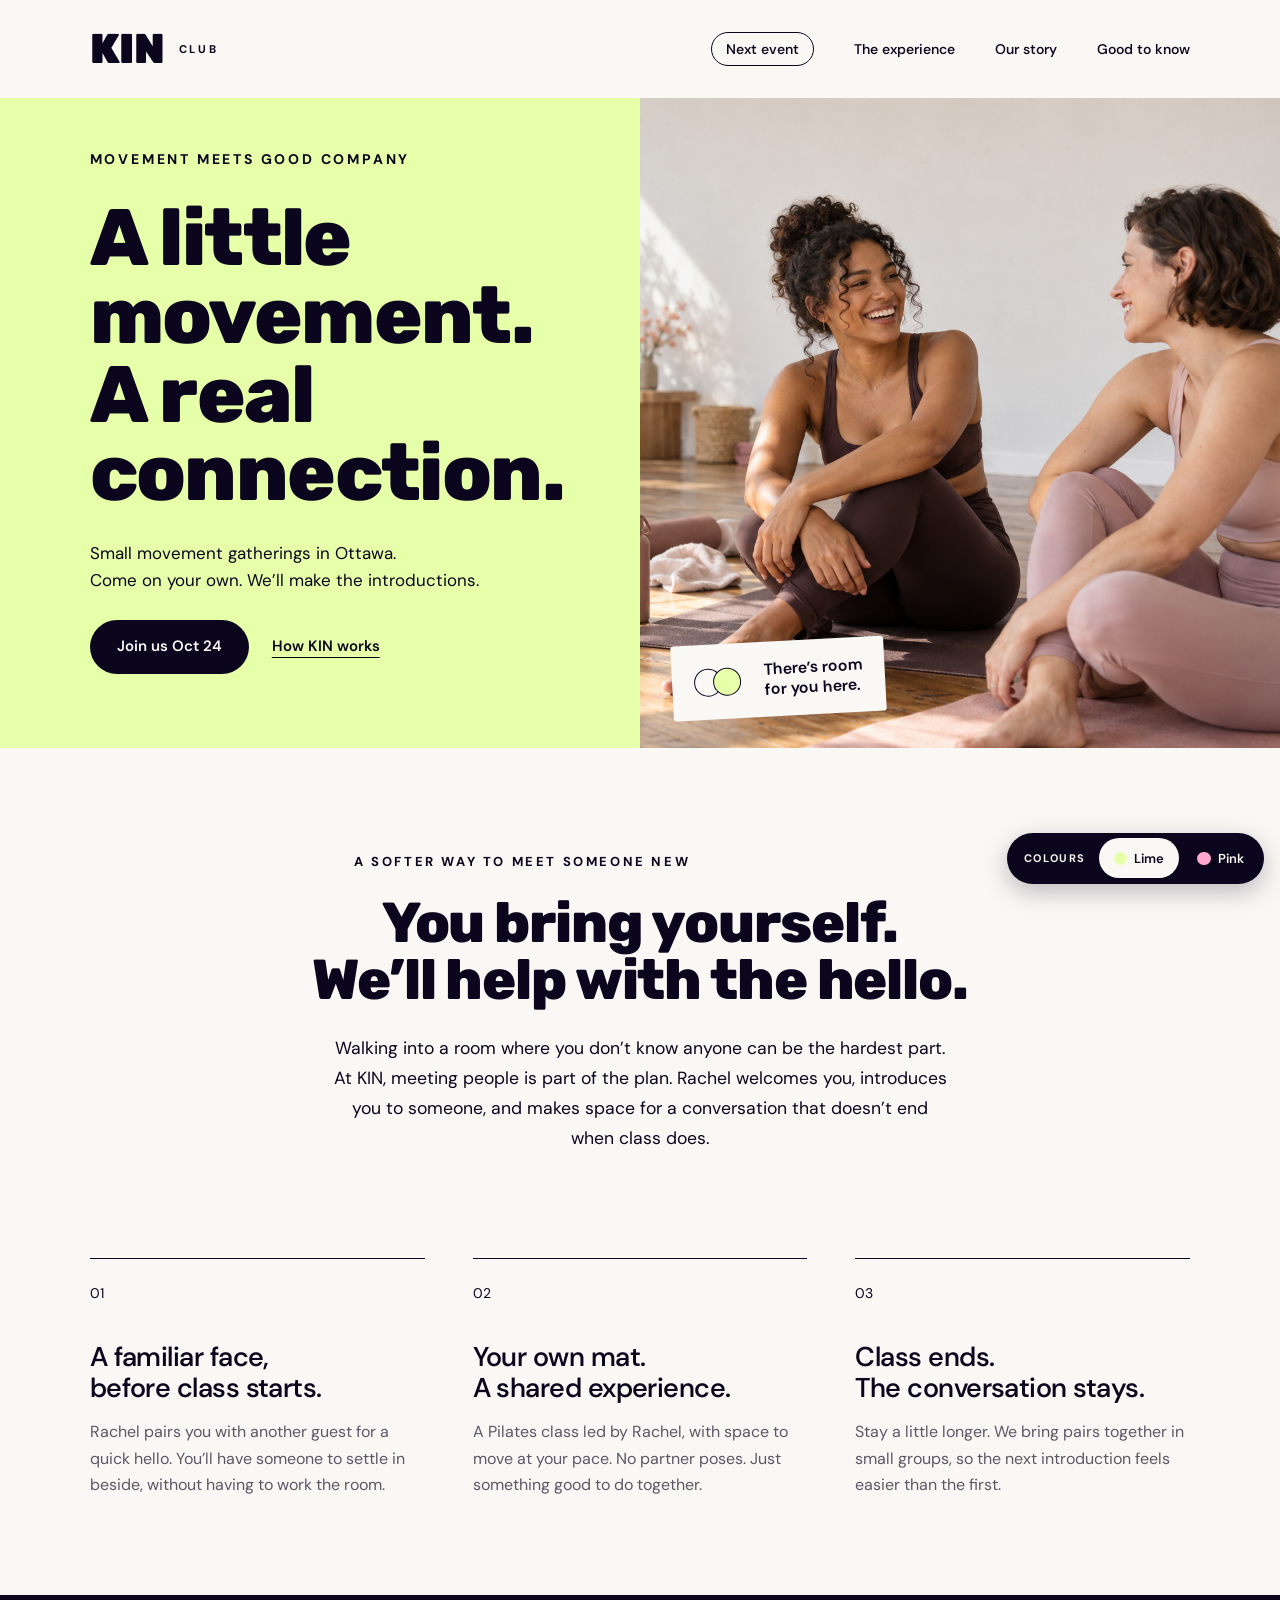
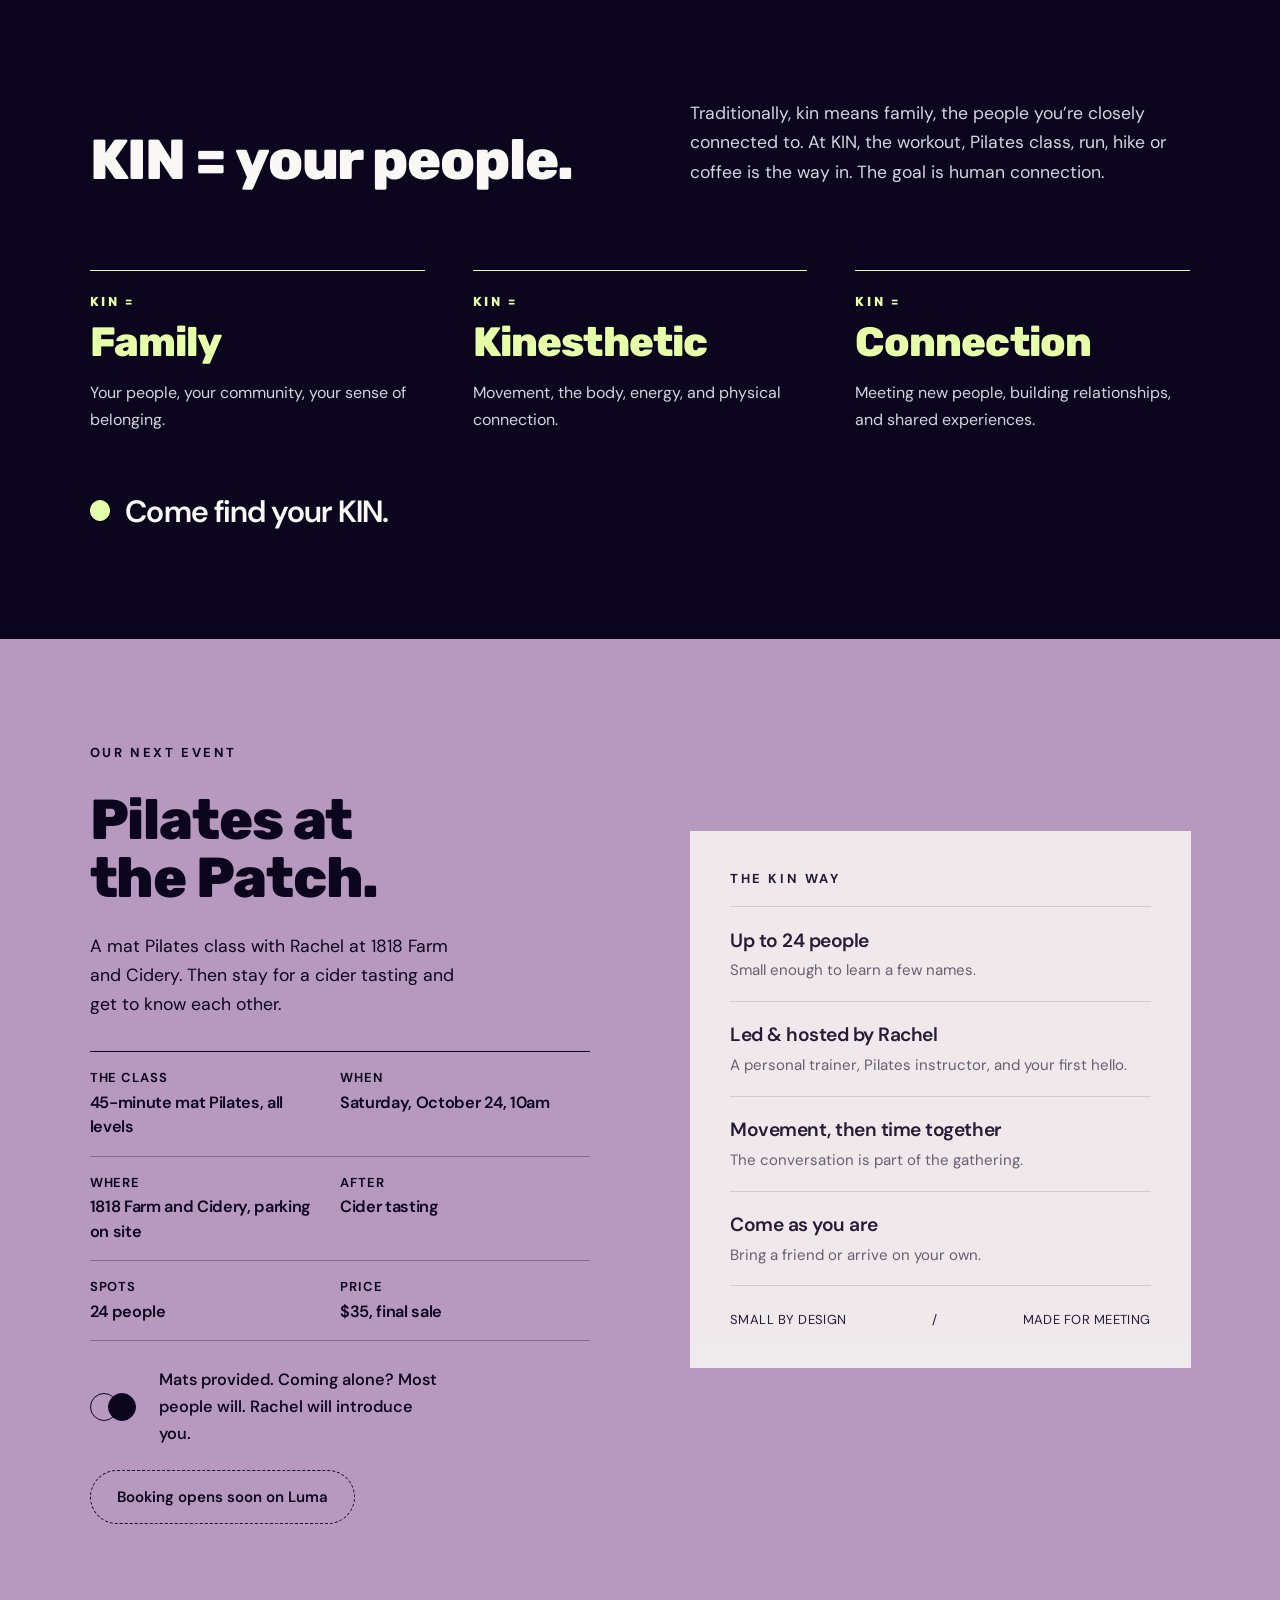
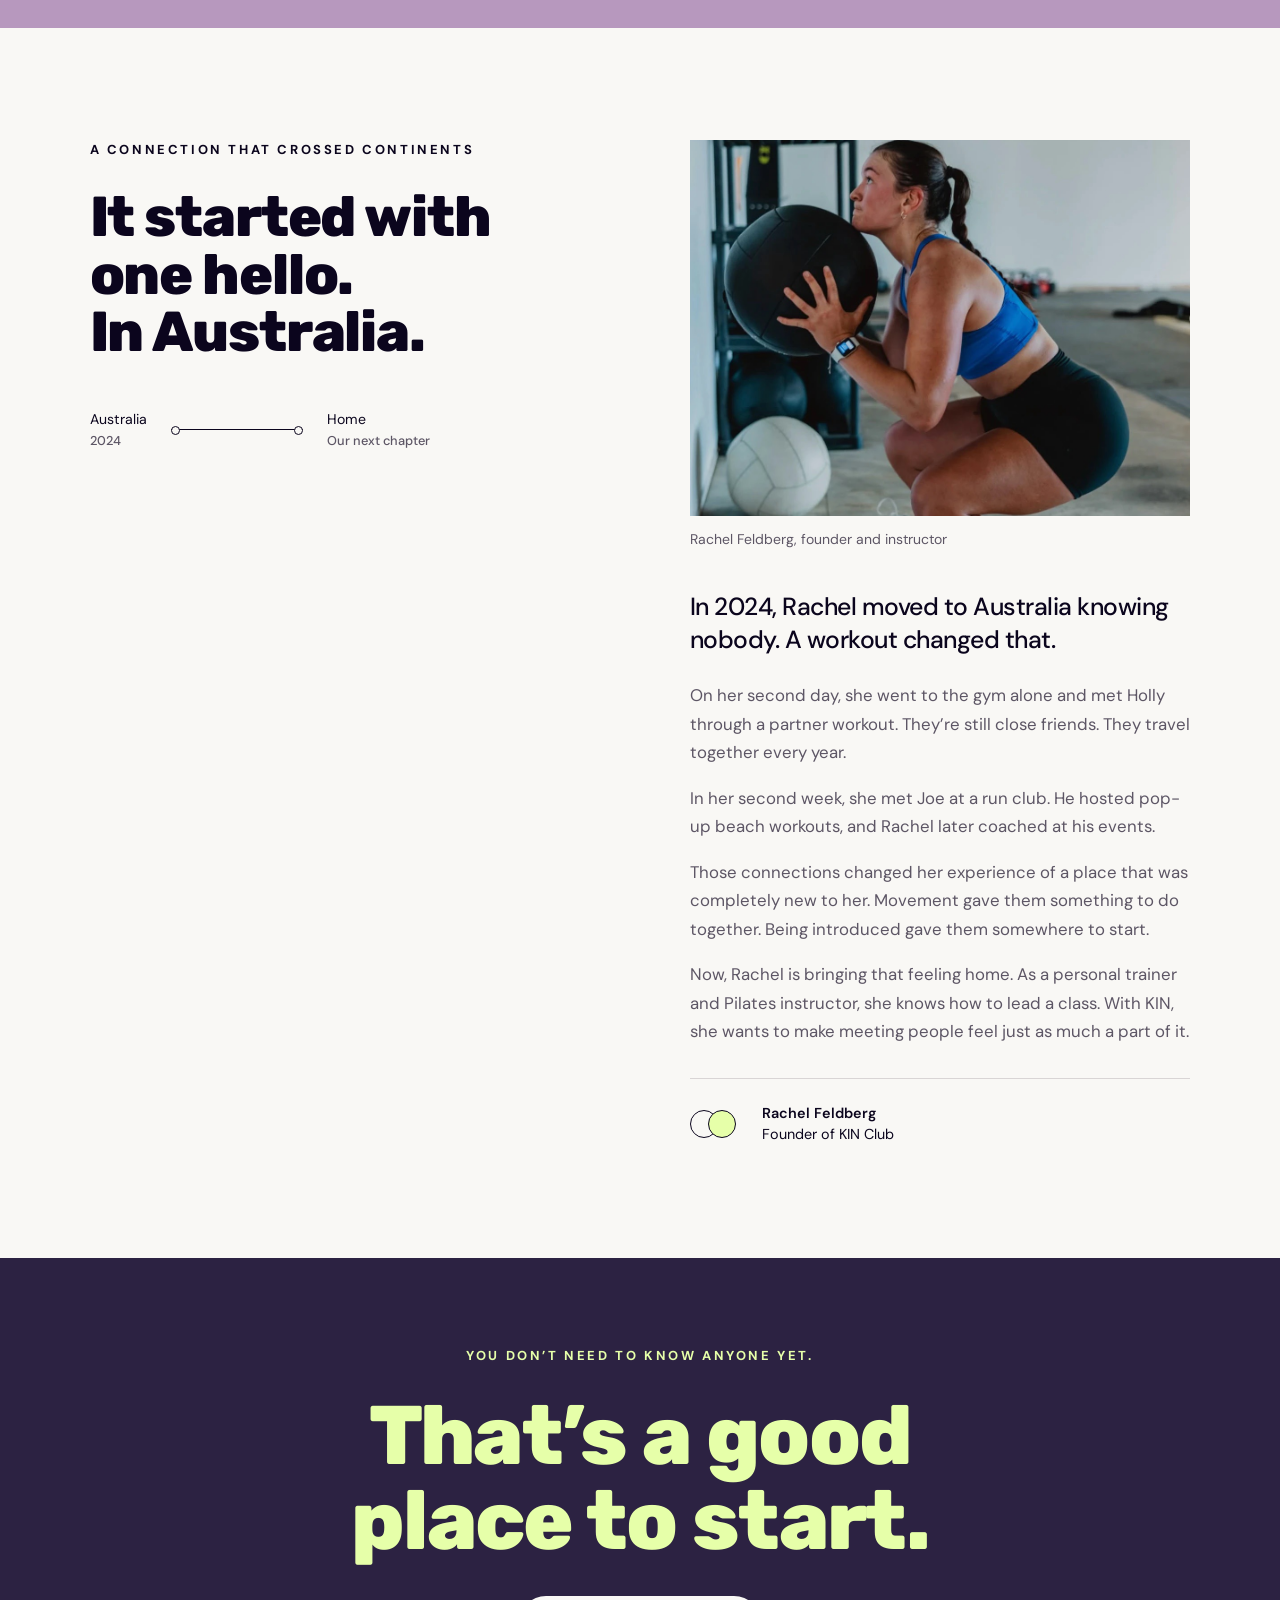
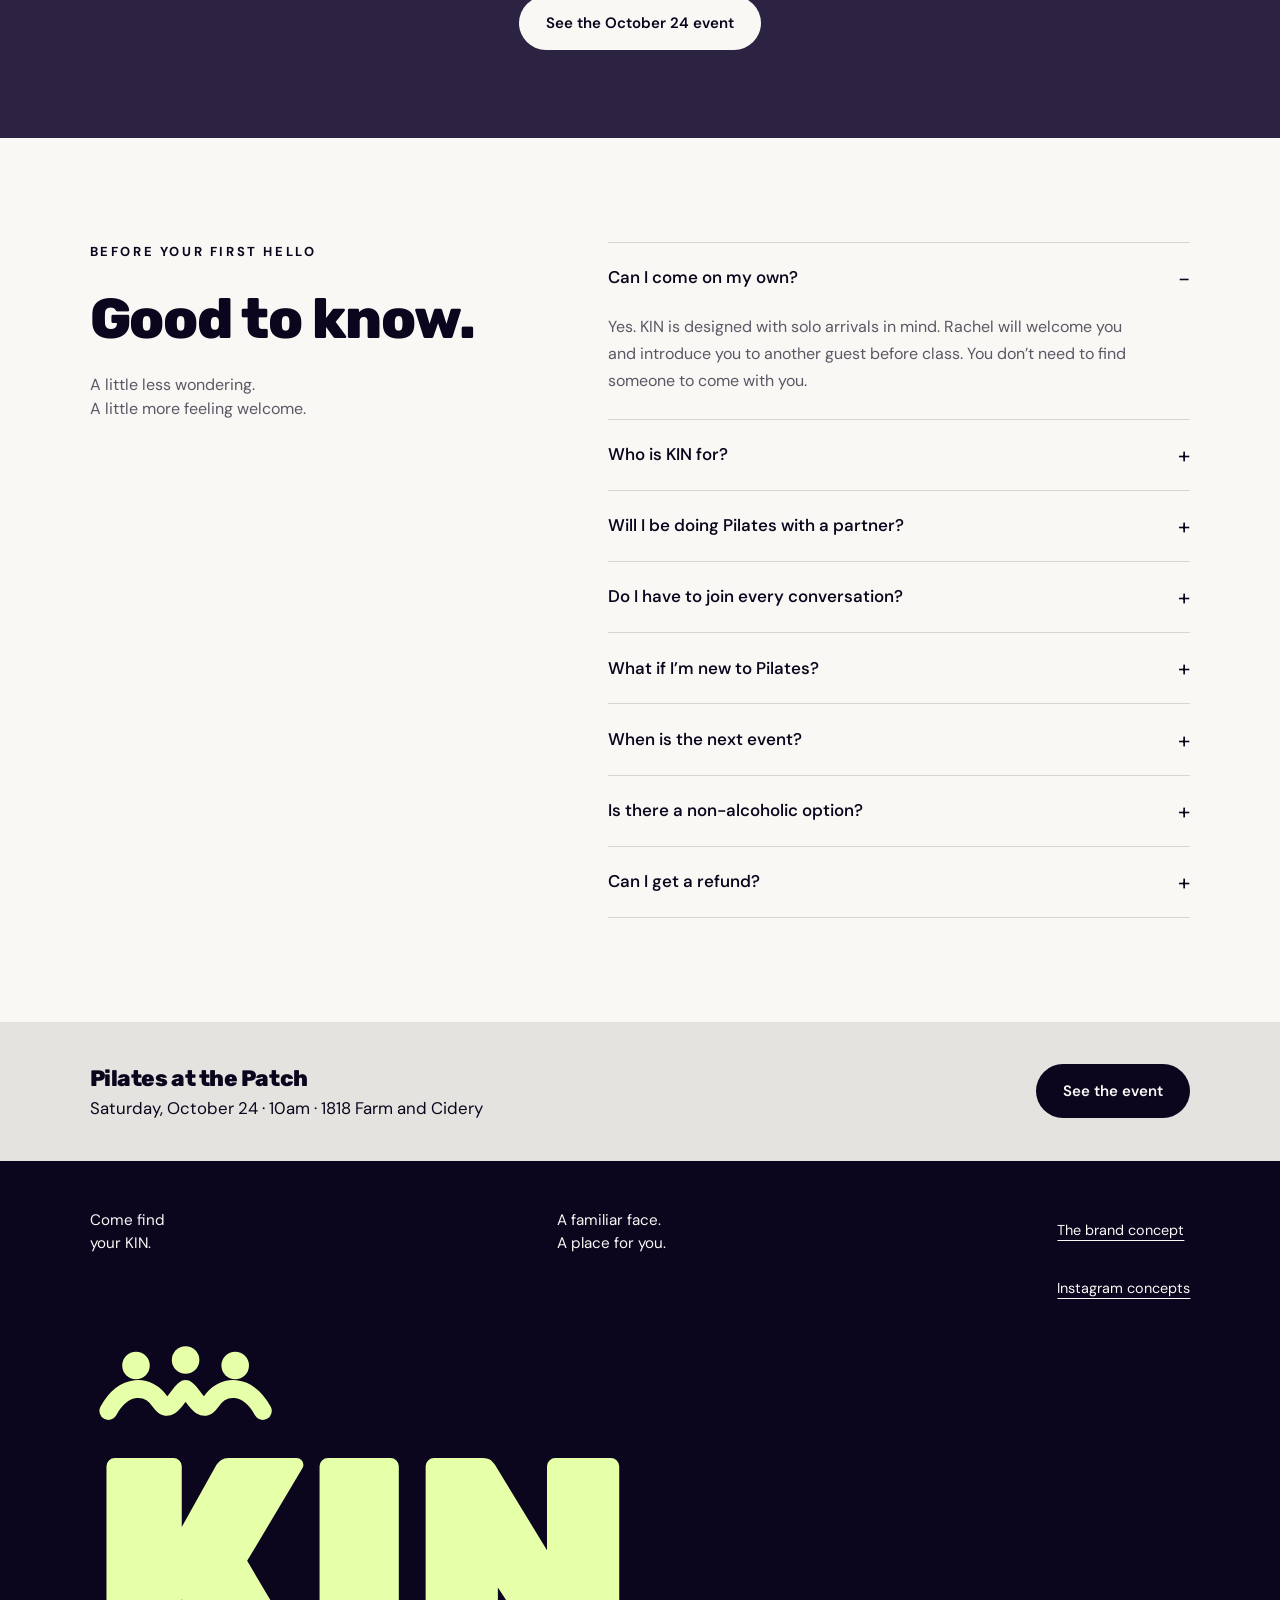
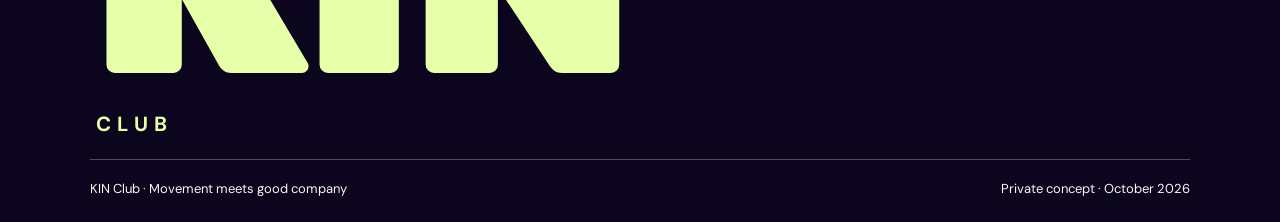
==== commit 573433f3: "Add lime/pink colour switch with pink poster set Co-Authored-By: Claude Opus 5.5 <noreply@anthropic." ====
--- a/index.html
+++ b/index.html
@@ -9,7 +9,7 @@
   <title>KIN Club | Movement meets good company</title>
   <link rel="icon" type="image/svg+xml" href="data:image/svg+xml,%3Csvg xmlns='http://www.w3.org/2000/svg' viewBox='0 0 64 64'%3E%3Crect width='64' height='64' rx='16' fill='%23E6FFA9'/%3E%3Ctext x='32' y='47' text-anchor='middle' font-family='Arial,sans-serif' font-weight='900' font-size='48' fill='%230B051D'%3Ek%3C/text%3E%3C/svg%3E">
   <link rel="preload" href="assets/dm-sans.ttf" as="font" type="font/ttf" crossorigin>
-  <link rel="preconnect" href="https://fonts.googleapis.com"><link rel="preconnect" href="https://fonts.gstatic.com" crossorigin><link href="https://fonts.googleapis.com/css2?family=Rubik:wght@700;800;900&display=swap" rel="stylesheet"><link rel="stylesheet" href="styles.css">
+  <link rel="preconnect" href="https://fonts.googleapis.com"><link rel="preconnect" href="https://fonts.gstatic.com" crossorigin><link href="https://fonts.googleapis.com/css2?family=Rubik:wght@700;800;900&display=swap" rel="stylesheet"><link rel="stylesheet" href="styles.css"><script src="theme.js"></script>
 </head>
 <body>
   <a class="skip-link" href="#main">Skip to content</a>
--- a/styles.css
+++ b/styles.css
@@ -104,3 +104,17 @@
 .footer-mark span{font-family:var(--font);font-size:clamp(.9rem,1.6vw,1.6rem);letter-spacing:.32em;text-transform:uppercase;font-weight:700;margin:1.2rem 0 0 .3em}
 .footer-mark .kin-icon{width:clamp(5rem,14vw,14rem);height:auto;margin:0 0 1.2rem .4rem}
 @media(max-width:650px){.wordmark{font-size:2.2rem}.wordmark span{font-size:.62rem}}
+/* Colour switch: lime (current) vs pink (original) */
+html[data-theme="pink"]{--pink:#FFA8CD}
+html[data-theme="pink"] .gathering{background:#FFA8CD}
+html[data-theme="pink"] .belonging{background:var(--ink)}
+html[data-theme="pink"] .closing-cta{background:var(--paper);border-top:1px solid var(--line)}
+html[data-theme="pink"] .swatch-lime{background:#FFA8CD}
+.only-pink{display:none}html[data-theme="pink"] .only-pink{display:grid}html[data-theme="pink"] .only-lime{display:none}
+.theme-switch{position:fixed;right:1rem;bottom:1rem;z-index:50;display:flex;align-items:center;gap:.25rem;background:var(--ink);color:var(--paper);padding:.35rem;border-radius:999px;box-shadow:0 8px 24px rgba(11,5,29,.25);font-size:.8125rem}
+.theme-switch span{padding:0 .6rem 0 .7rem;letter-spacing:.14em;text-transform:uppercase;font-weight:700;font-size:.6875rem}
+.theme-switch button{display:flex;align-items:center;gap:.45rem;min-height:40px;padding:0 .9rem;border:0;border-radius:999px;background:transparent;color:var(--paper);font-weight:600;cursor:pointer}
+.theme-switch button i{width:.85rem;height:.85rem;border-radius:50%;display:block}
+.theme-switch button[aria-pressed="true"]{background:var(--paper);color:var(--ink)}
+.theme-switch button:focus-visible{outline:2px solid var(--pink);outline-offset:2px}
+@media(max-width:650px){.theme-switch span{display:none}.theme-switch{right:.75rem;bottom:.75rem}}
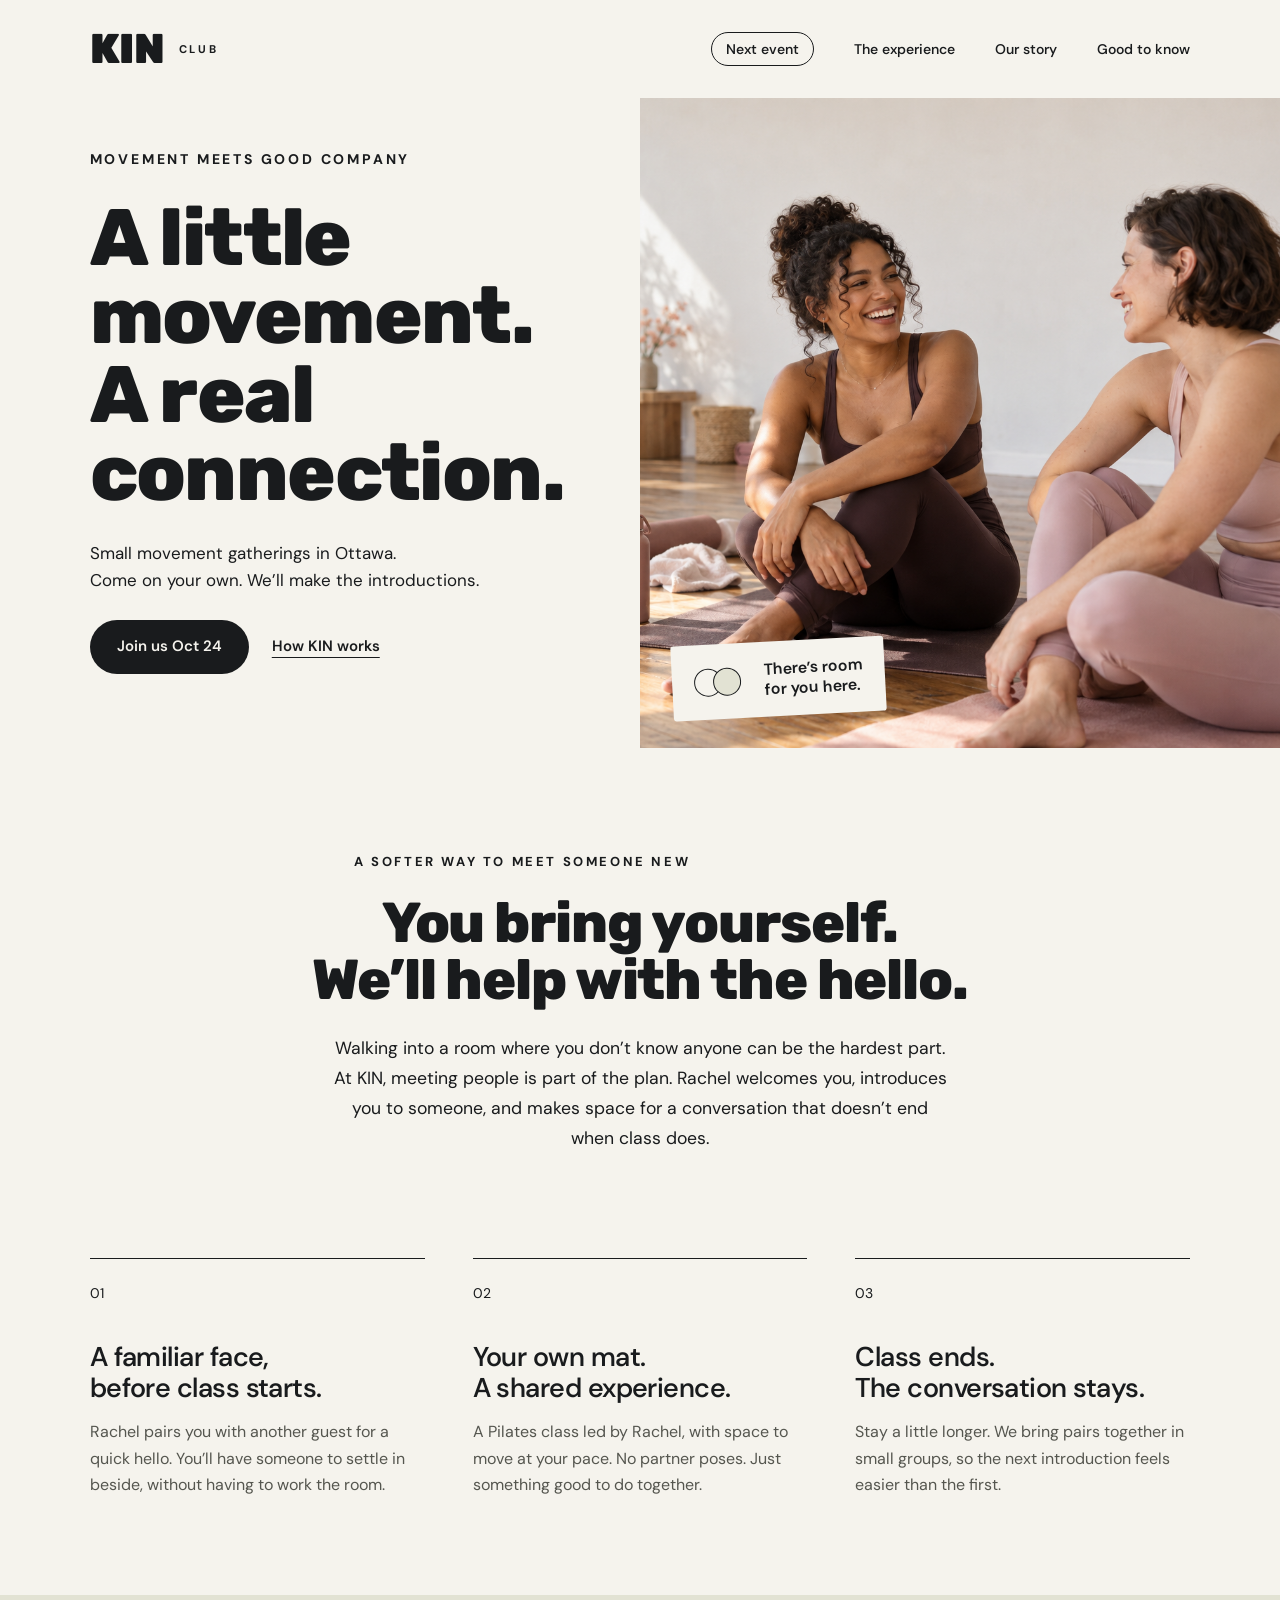
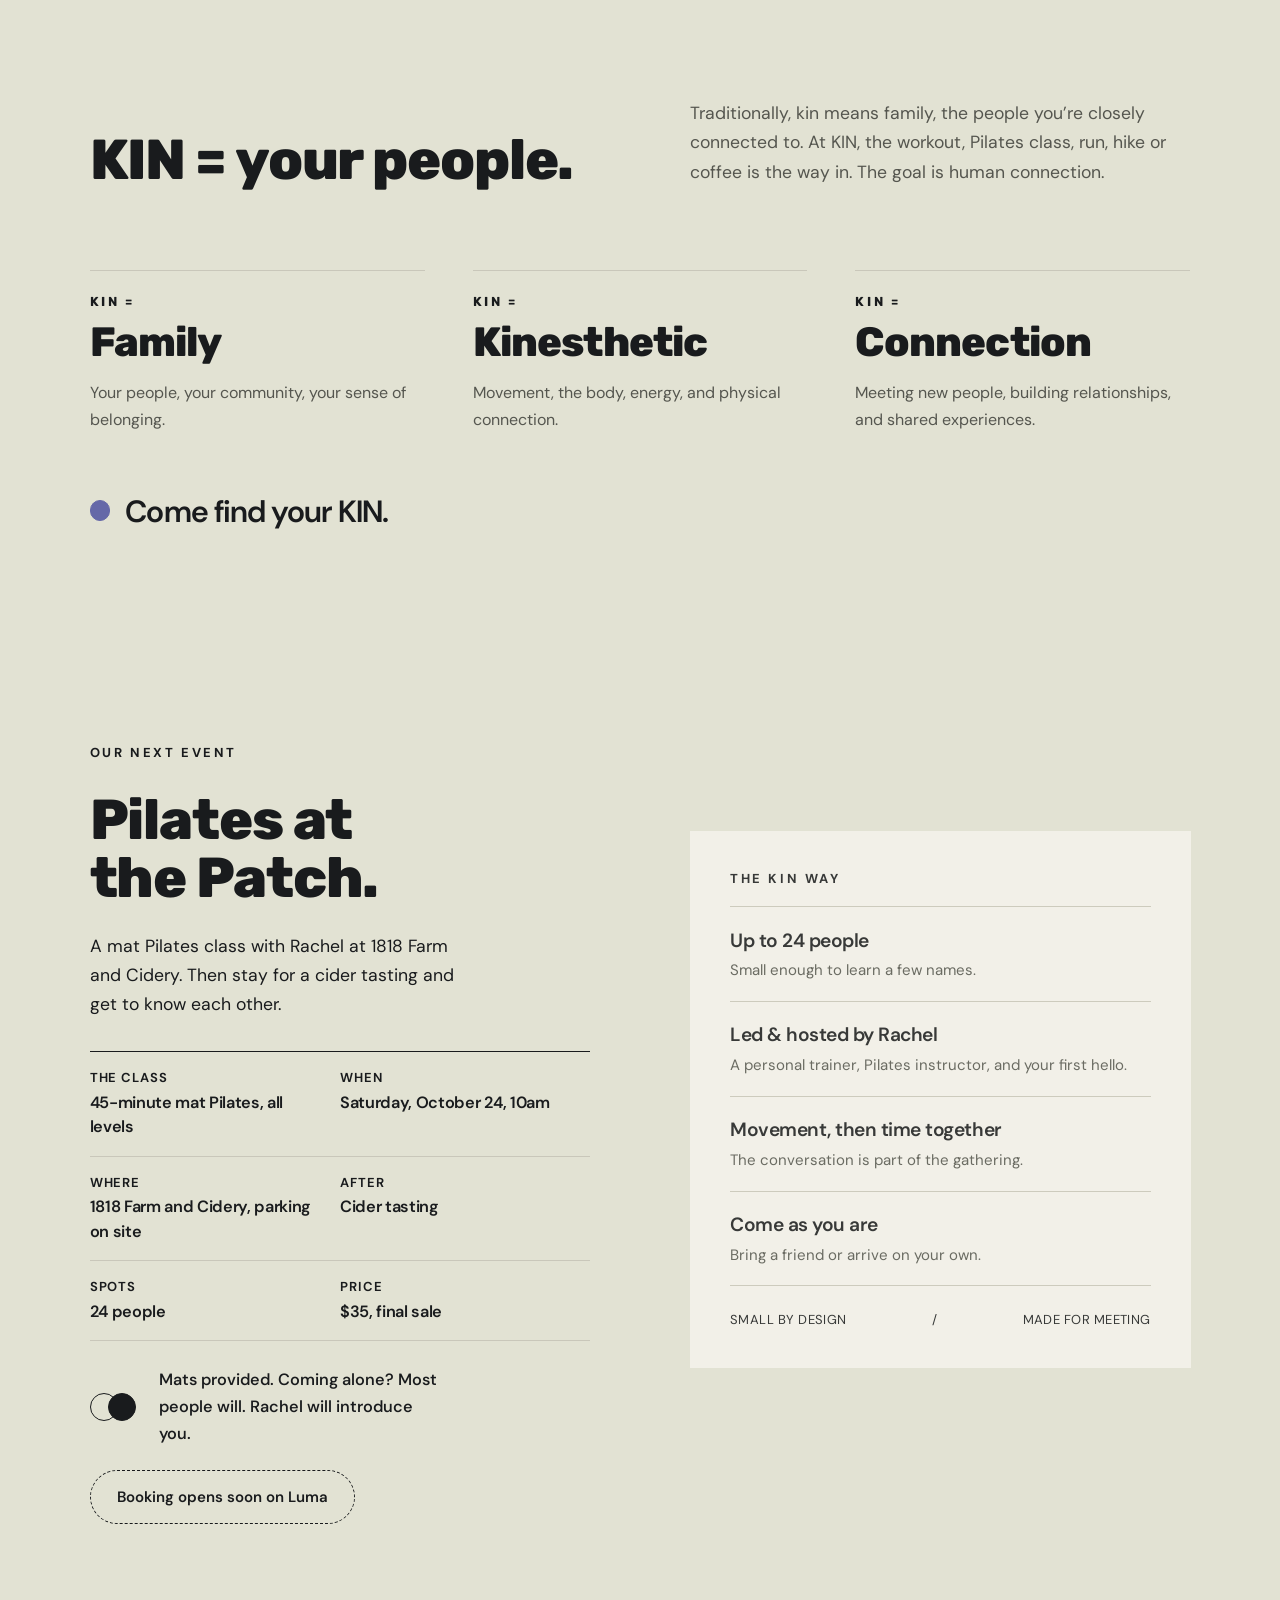
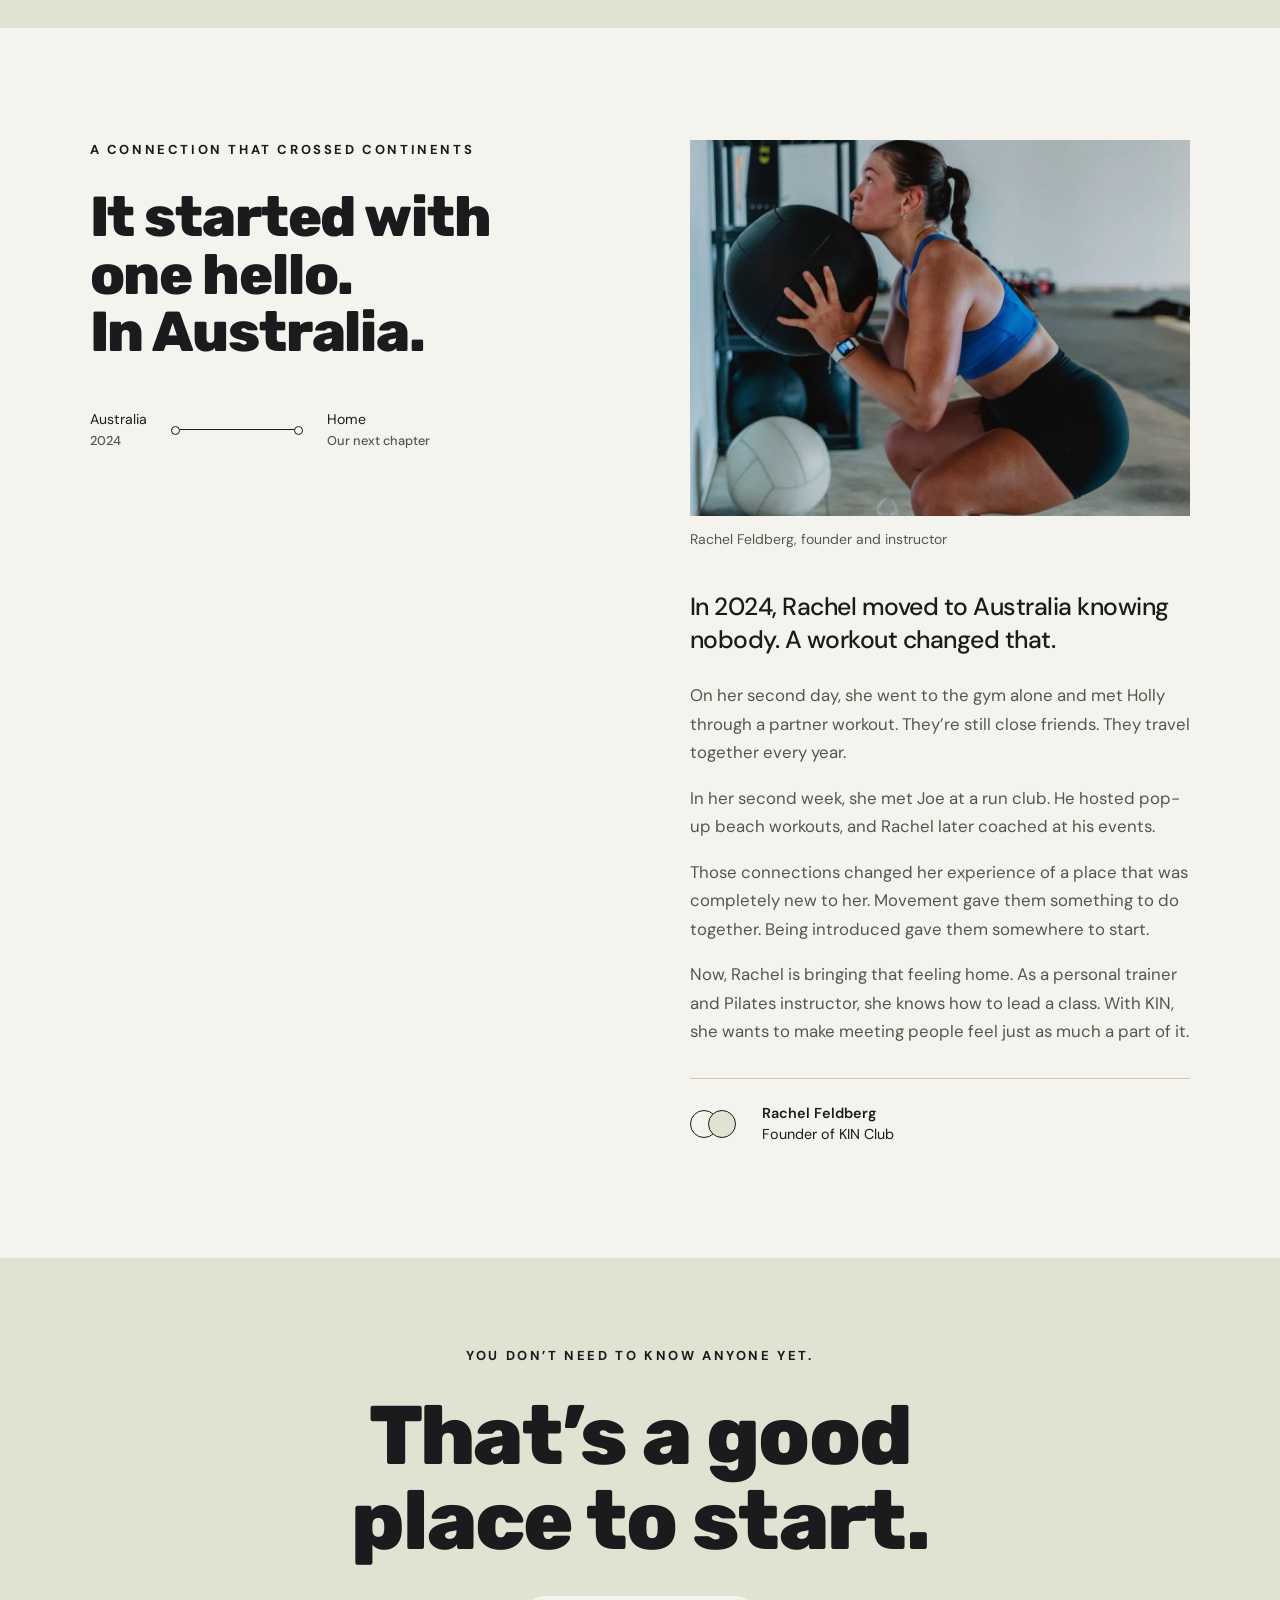
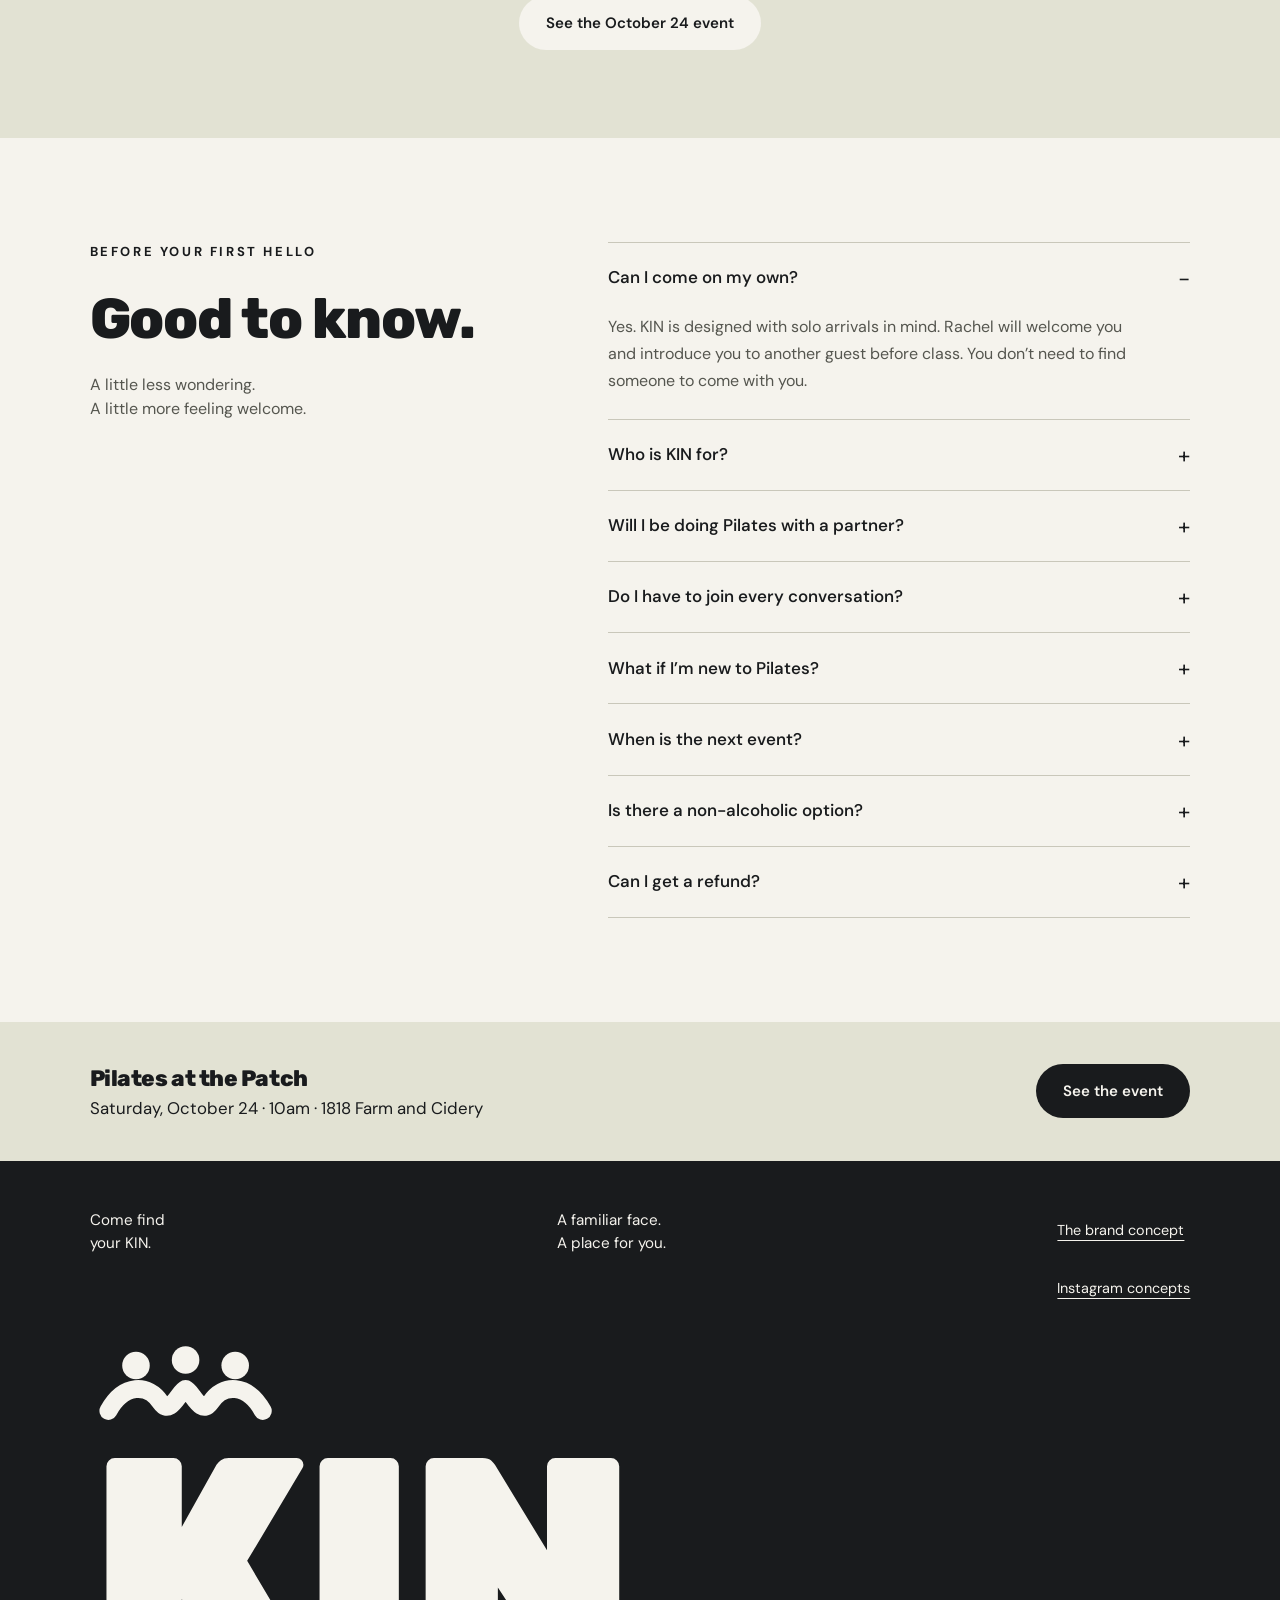
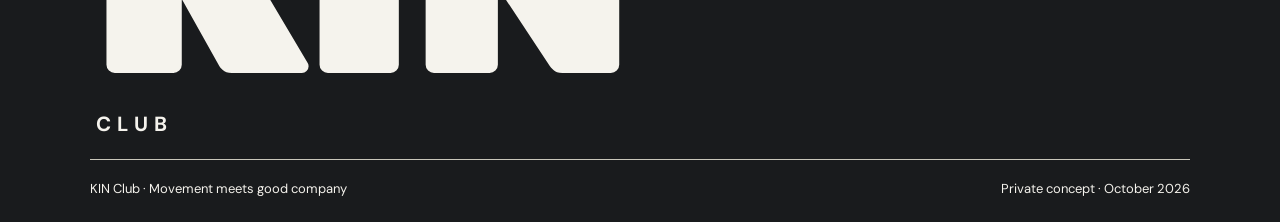
==== commit dda7f4fe: "Apply approved neutral KIN palette across website" ====
--- a/index.html
+++ b/index.html
@@ -4,12 +4,12 @@
   <meta charset="UTF-8">
   <meta name="viewport" content="width=device-width, initial-scale=1">
   <meta name="robots" content="noindex, nofollow">
-  <meta name="theme-color" content="#E6FFA9">
+  <meta name="theme-color" content="#F5F3ED">
   <meta name="description" content="KIN Club brings people in Ottawa together through movement, thoughtful introductions, and time to connect.">
   <title>KIN Club | Movement meets good company</title>
   <link rel="icon" type="image/svg+xml" href="data:image/svg+xml,%3Csvg xmlns='http://www.w3.org/2000/svg' viewBox='0 0 64 64'%3E%3Crect width='64' height='64' rx='16' fill='%23E6FFA9'/%3E%3Ctext x='32' y='47' text-anchor='middle' font-family='Arial,sans-serif' font-weight='900' font-size='48' fill='%230B051D'%3Ek%3C/text%3E%3C/svg%3E">
   <link rel="preload" href="assets/dm-sans.ttf" as="font" type="font/ttf" crossorigin>
-  <link rel="preconnect" href="https://fonts.googleapis.com"><link rel="preconnect" href="https://fonts.gstatic.com" crossorigin><link href="https://fonts.googleapis.com/css2?family=Rubik:wght@700;800;900&display=swap" rel="stylesheet"><link rel="stylesheet" href="styles.css"><script src="theme.js"></script>
+  <link rel="preconnect" href="https://fonts.googleapis.com"><link rel="preconnect" href="https://fonts.gstatic.com" crossorigin><link href="https://fonts.googleapis.com/css2?family=Rubik:wght@700;800;900&display=swap" rel="stylesheet"><link rel="stylesheet" href="styles.css?v=neutral-20261016"><script src="theme.js?v=neutral-20261016"></script>
 </head>
 <body>
   <a class="skip-link" href="#main">Skip to content</a>
--- a/styles.css
+++ b/styles.css
@@ -118,3 +118,34 @@
 .theme-switch button[aria-pressed="true"]{background:var(--paper);color:var(--ink)}
 .theme-switch button:focus-visible{outline:2px solid var(--pink);outline-offset:2px}
 @media(max-width:650px){.theme-switch span{display:none}.theme-switch{right:.75rem;bottom:.75rem}}
+/* Orchard: butter, burgundy, sage */
+html[data-theme="orchard"]{--pink:#FBE7A1;--burgundy:#6E1F2F;--sage:#B7C2A3}
+html[data-theme="orchard"] .gathering{background:var(--sage)}
+html[data-theme="orchard"] .belonging{background:var(--burgundy)}
+html[data-theme="orchard"] .pillars{background:var(--burgundy)}
+html[data-theme="orchard"] .site-footer{background:var(--burgundy)}
+html[data-theme="orchard"] .footer-bottom{border-top-color:#8f4553}
+html[data-theme="orchard"] .theme-switch{background:var(--burgundy)}
+.only-orchard{display:none}html[data-theme="orchard"] .only-orchard{display:grid}html[data-theme="orchard"] .only-lime{display:none}
+@media(max-width:650px){.theme-switch button{padding:0 .7rem}}
+
+/* Approved neutral palette, 2026-10-16. Legacy theme definitions above are archival. */
+:root,html[data-theme]{--paper:#F5F3ED;--stone:#E2E2D3;--taupe:#C9C7BA;--ink:#191B1D;--violet:#6568A8;--plum:#191B1D;--line:#C9C7BA;--muted:#55564F;--pink:#E2E2D3;--lime:#E2E2D3;--lilac:#E2E2D3}
+.hero,.brand-hero{background:var(--paper)}
+.gathering,.closing-cta,.feed-section,.note{background:var(--stone)}
+.pillars,.belonging{background:var(--stone);color:var(--ink)}
+.pillars-head p,.pillars-list dd{color:var(--muted)}
+.pillars-list dt{color:var(--ink)}
+.pillars-list>div{border-color:var(--taupe)}
+.pillars-close:before{background:var(--violet);border-color:var(--violet)}
+.button-dark:hover{background:var(--violet);color:var(--paper)}
+.site-footer{background:var(--ink);color:var(--paper)}
+.footer-mark{color:var(--paper)}
+.footer-bottom{border-color:var(--taupe)}
+.belonging a:focus-visible{outline-color:var(--ink)}
+.site-footer a:focus-visible{outline-color:var(--paper)}
+.accent-sample{background:var(--violet);color:var(--paper)}
+.note{border-left-color:var(--violet)}
+.palette-strip i,.feed-preview{border-color:var(--taupe)}
+.event-facts>div{border-bottom-color:var(--taupe)}
+.theme-switch{display:none}
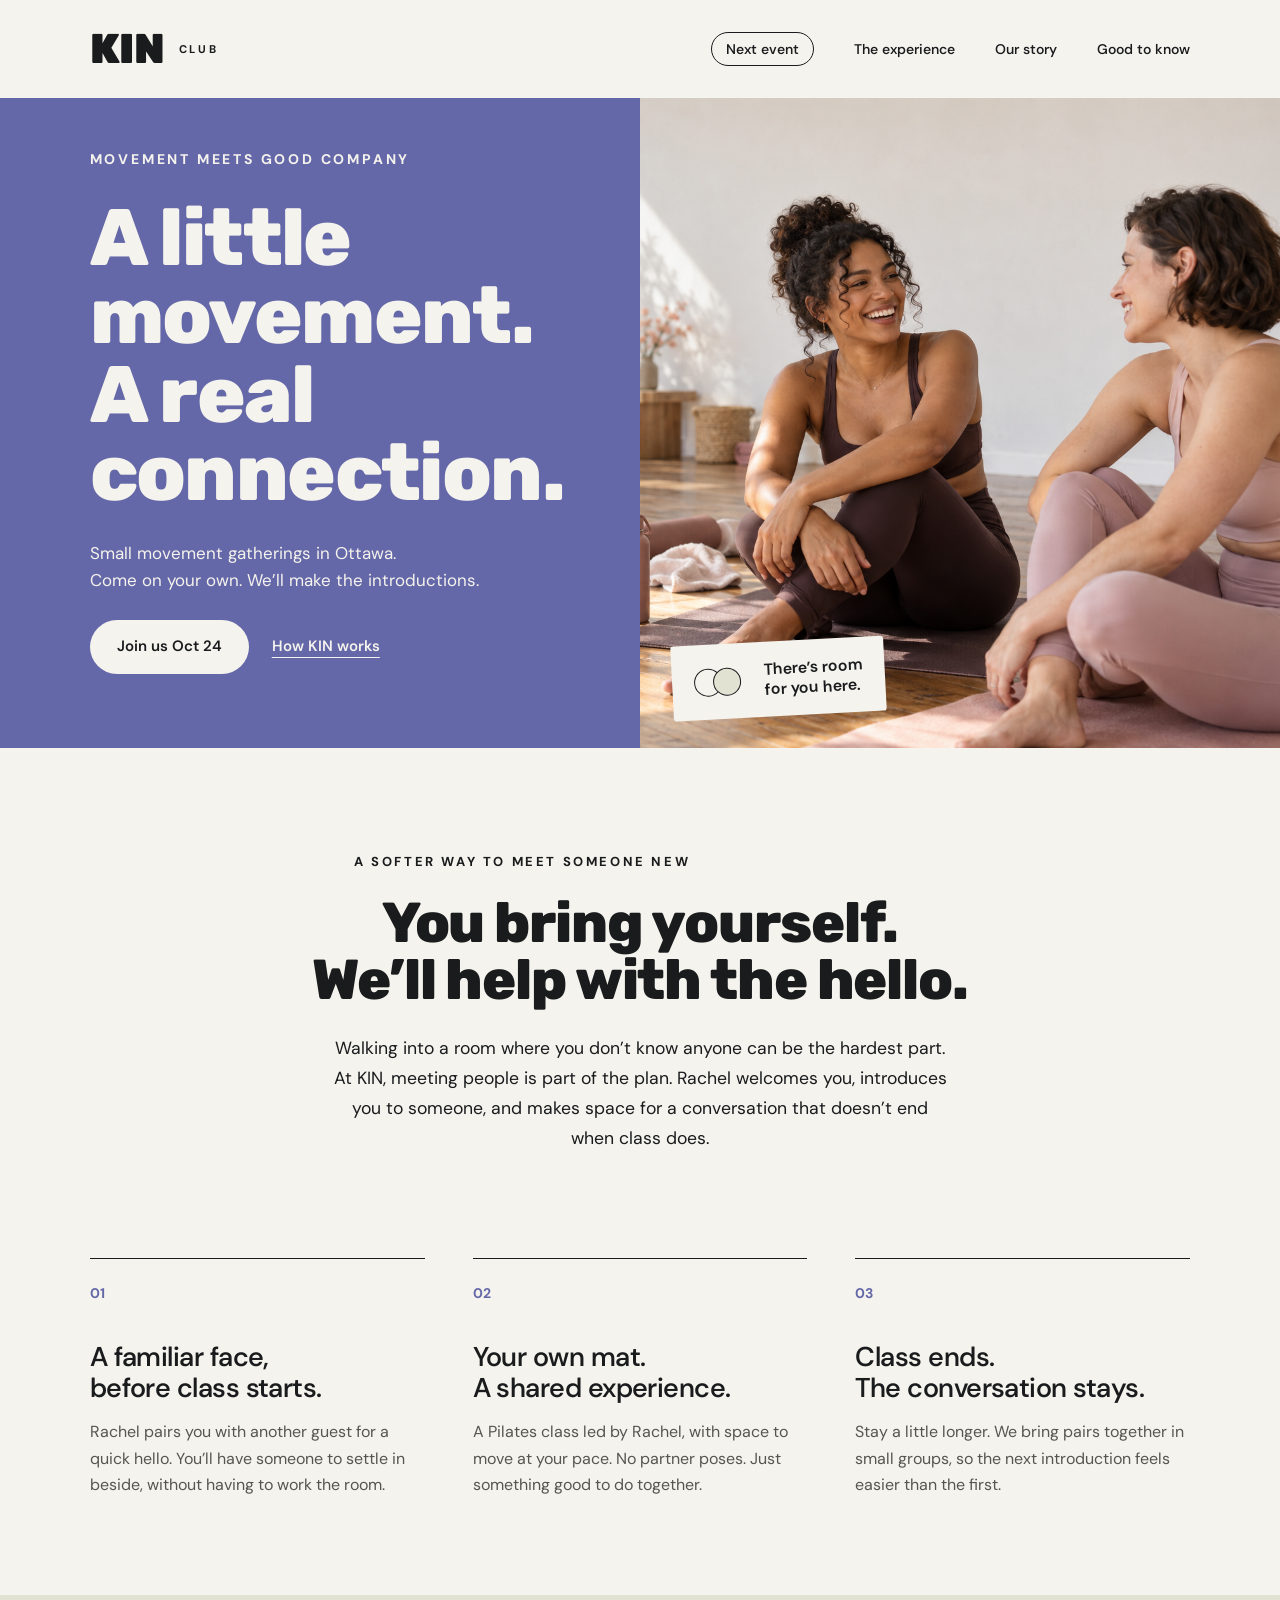
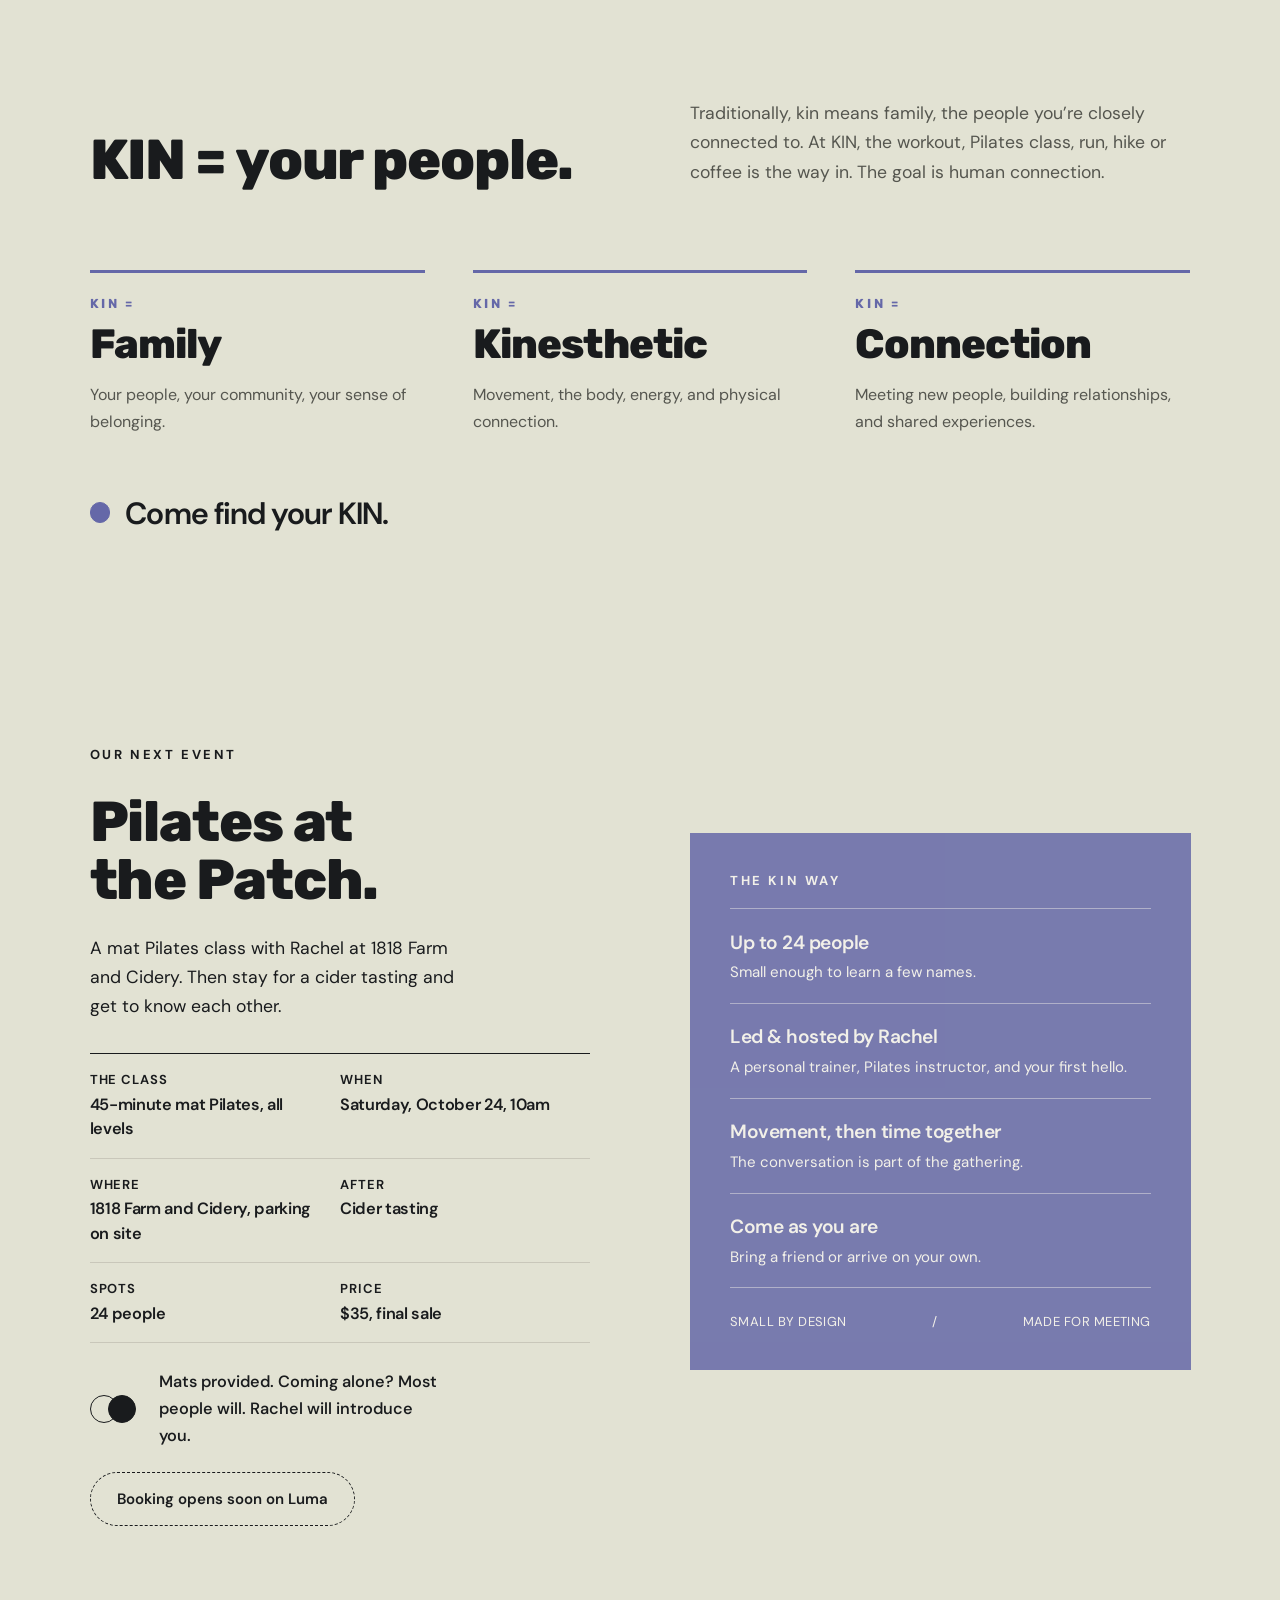
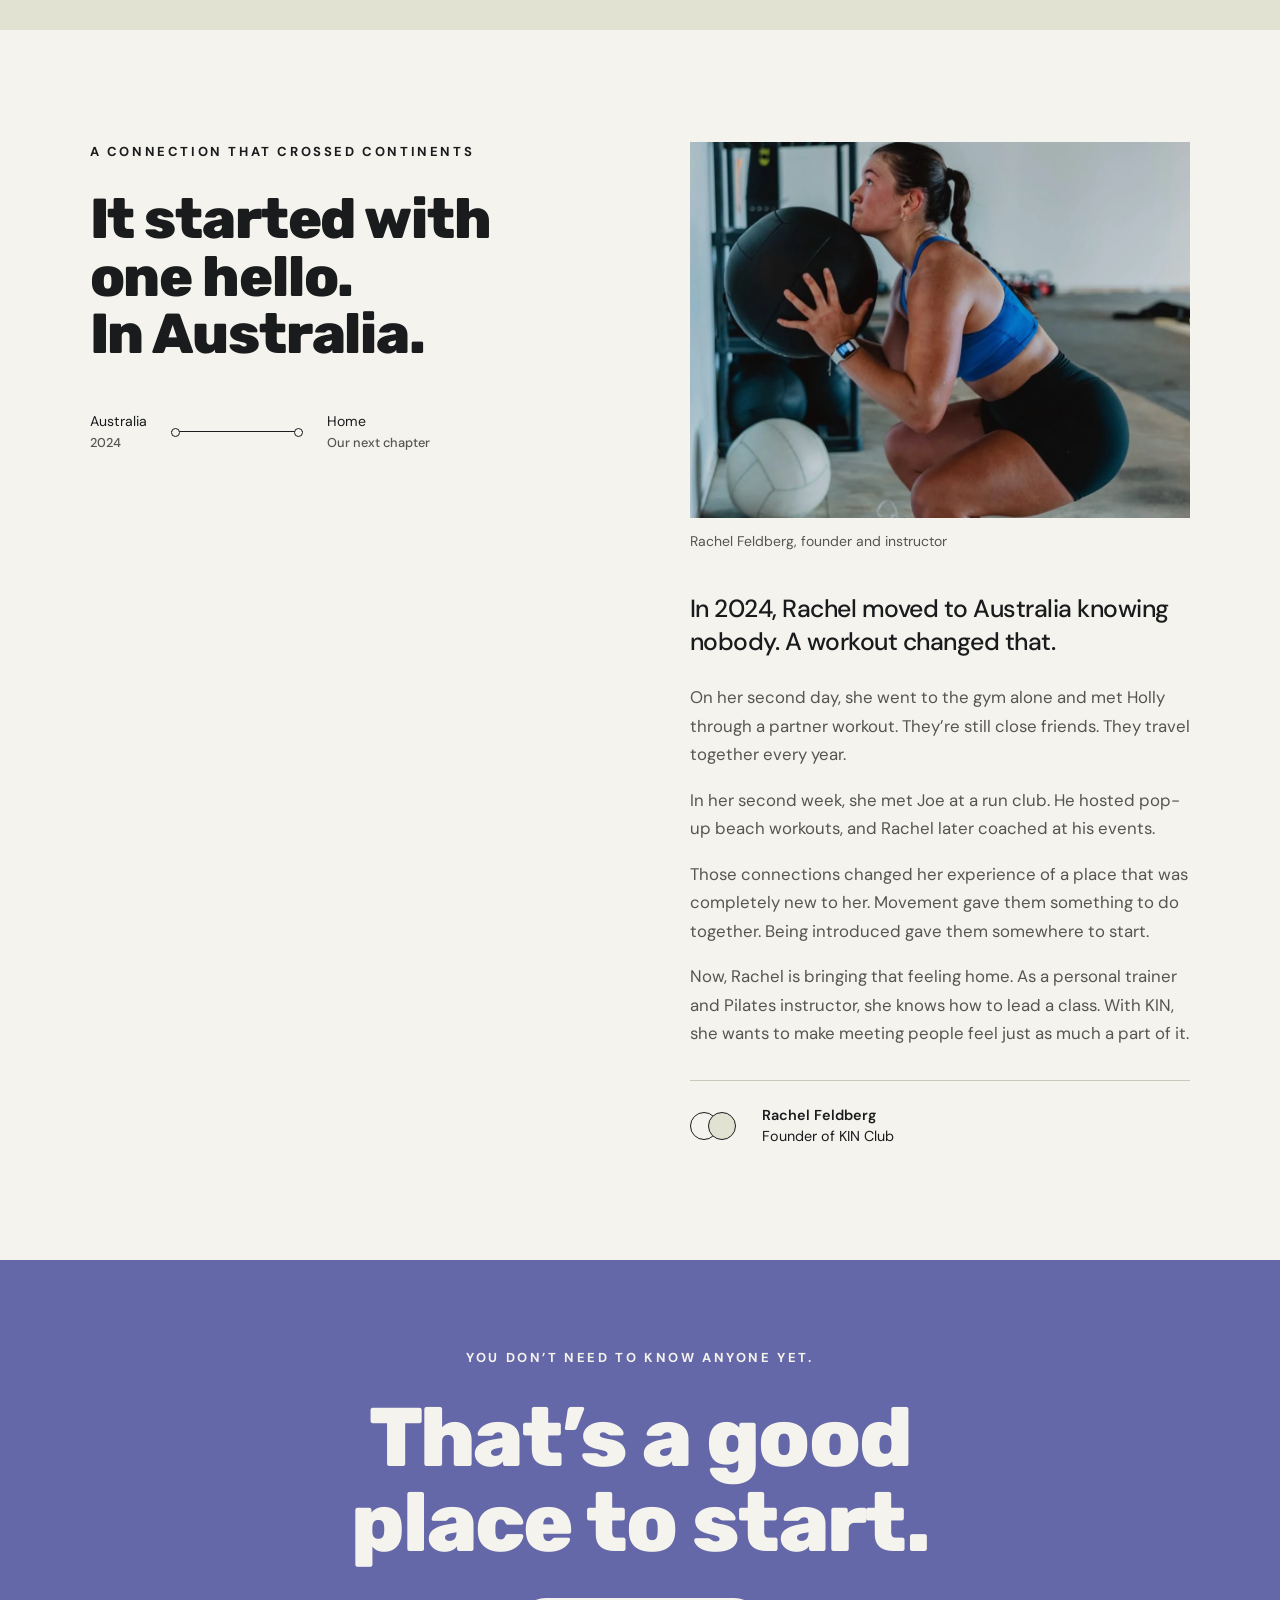
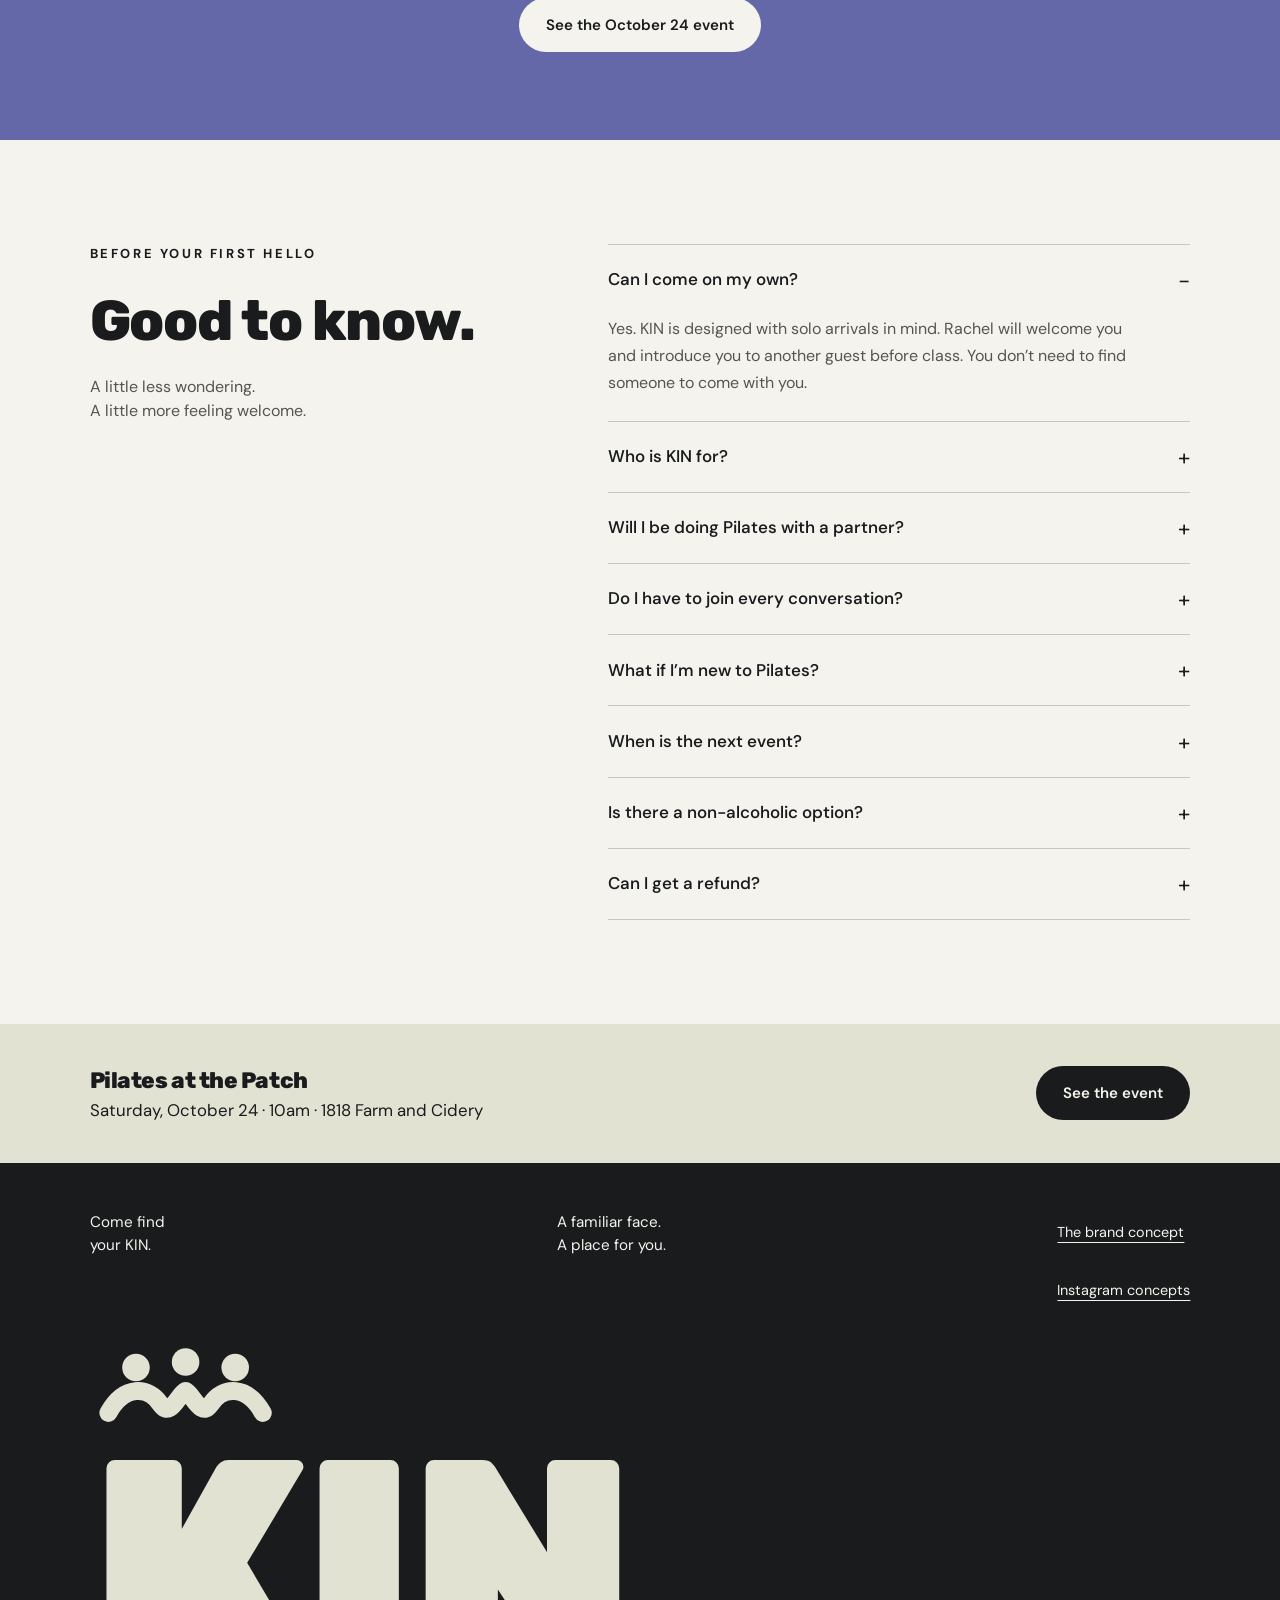
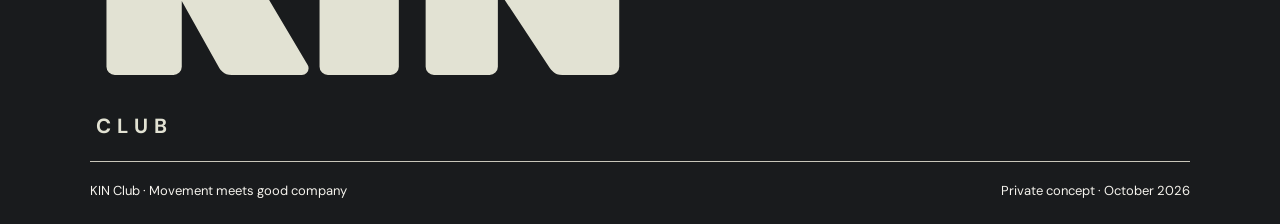
==== commit 85a78157: "Bring violet into KIN hero, event card and invitation" ====
--- a/index.html
+++ b/index.html
@@ -7,9 +7,9 @@
   <meta name="theme-color" content="#F5F3ED">
   <meta name="description" content="KIN Club brings people in Ottawa together through movement, thoughtful introductions, and time to connect.">
   <title>KIN Club | Movement meets good company</title>
-  <link rel="icon" type="image/svg+xml" href="data:image/svg+xml,%3Csvg xmlns='http://www.w3.org/2000/svg' viewBox='0 0 64 64'%3E%3Crect width='64' height='64' rx='16' fill='%23E6FFA9'/%3E%3Ctext x='32' y='47' text-anchor='middle' font-family='Arial,sans-serif' font-weight='900' font-size='48' fill='%230B051D'%3Ek%3C/text%3E%3C/svg%3E">
+  <link rel="icon" type="image/svg+xml" href="data:image/svg+xml,%3Csvg xmlns='http://www.w3.org/2000/svg' viewBox='0 0 64 64'%3E%3Crect width='64' height='64' rx='16' fill='%236568A8'/%3E%3Ctext x='32' y='47' text-anchor='middle' font-family='Arial,sans-serif' font-weight='900' font-size='48' fill='%23F5F3ED'%3Ek%3C/text%3E%3C/svg%3E">
   <link rel="preload" href="assets/dm-sans.ttf" as="font" type="font/ttf" crossorigin>
-  <link rel="preconnect" href="https://fonts.googleapis.com"><link rel="preconnect" href="https://fonts.gstatic.com" crossorigin><link href="https://fonts.googleapis.com/css2?family=Rubik:wght@700;800;900&display=swap" rel="stylesheet"><link rel="stylesheet" href="styles.css?v=neutral-20261016"><script src="theme.js?v=neutral-20261016"></script>
+  <link rel="preconnect" href="https://fonts.googleapis.com"><link rel="preconnect" href="https://fonts.gstatic.com" crossorigin><link href="https://fonts.googleapis.com/css2?family=Rubik:wght@700;800;900&display=swap" rel="stylesheet"><link rel="stylesheet" href="styles.css?v=violet-20261016"><script src="theme.js?v=neutral-20261016"></script>
 </head>
 <body>
   <a class="skip-link" href="#main">Skip to content</a>
--- a/styles.css
+++ b/styles.css
@@ -149,3 +149,20 @@
 .palette-strip i,.feed-preview{border-color:var(--taupe)}
 .event-facts>div{border-bottom-color:var(--taupe)}
 .theme-switch{display:none}
+
+/* Stronger colour rhythm, 2026-10-16: violet leads key moments. */
+.hero,.brand-hero{background:var(--violet);color:var(--paper)}
+.hero .photo-note{color:var(--ink)}
+.hero .button-dark{background:var(--paper);color:var(--ink)}
+.hero .button-dark:hover{background:var(--stone)}
+.hero a:not(.button-dark){border-color:var(--paper)}
+.hero a:focus-visible,.brand-hero a:focus-visible{outline-color:var(--paper)}
+.gathering-detail{background:var(--violet);color:var(--paper)}
+.gathering-detail dd{color:var(--paper)}
+.gathering-label,.gathering-detail dl>div{border-color:rgba(245,243,237,.45)}
+.belonging{background:var(--violet);color:var(--paper)}
+.belonging a:focus-visible{outline-color:var(--paper)}
+.step-number{color:var(--violet);font-weight:700}
+.pillars-list dt span{color:var(--violet)}
+.pillars-list>div{border-top:3px solid var(--violet)}
+.footer-mark{color:var(--stone)}
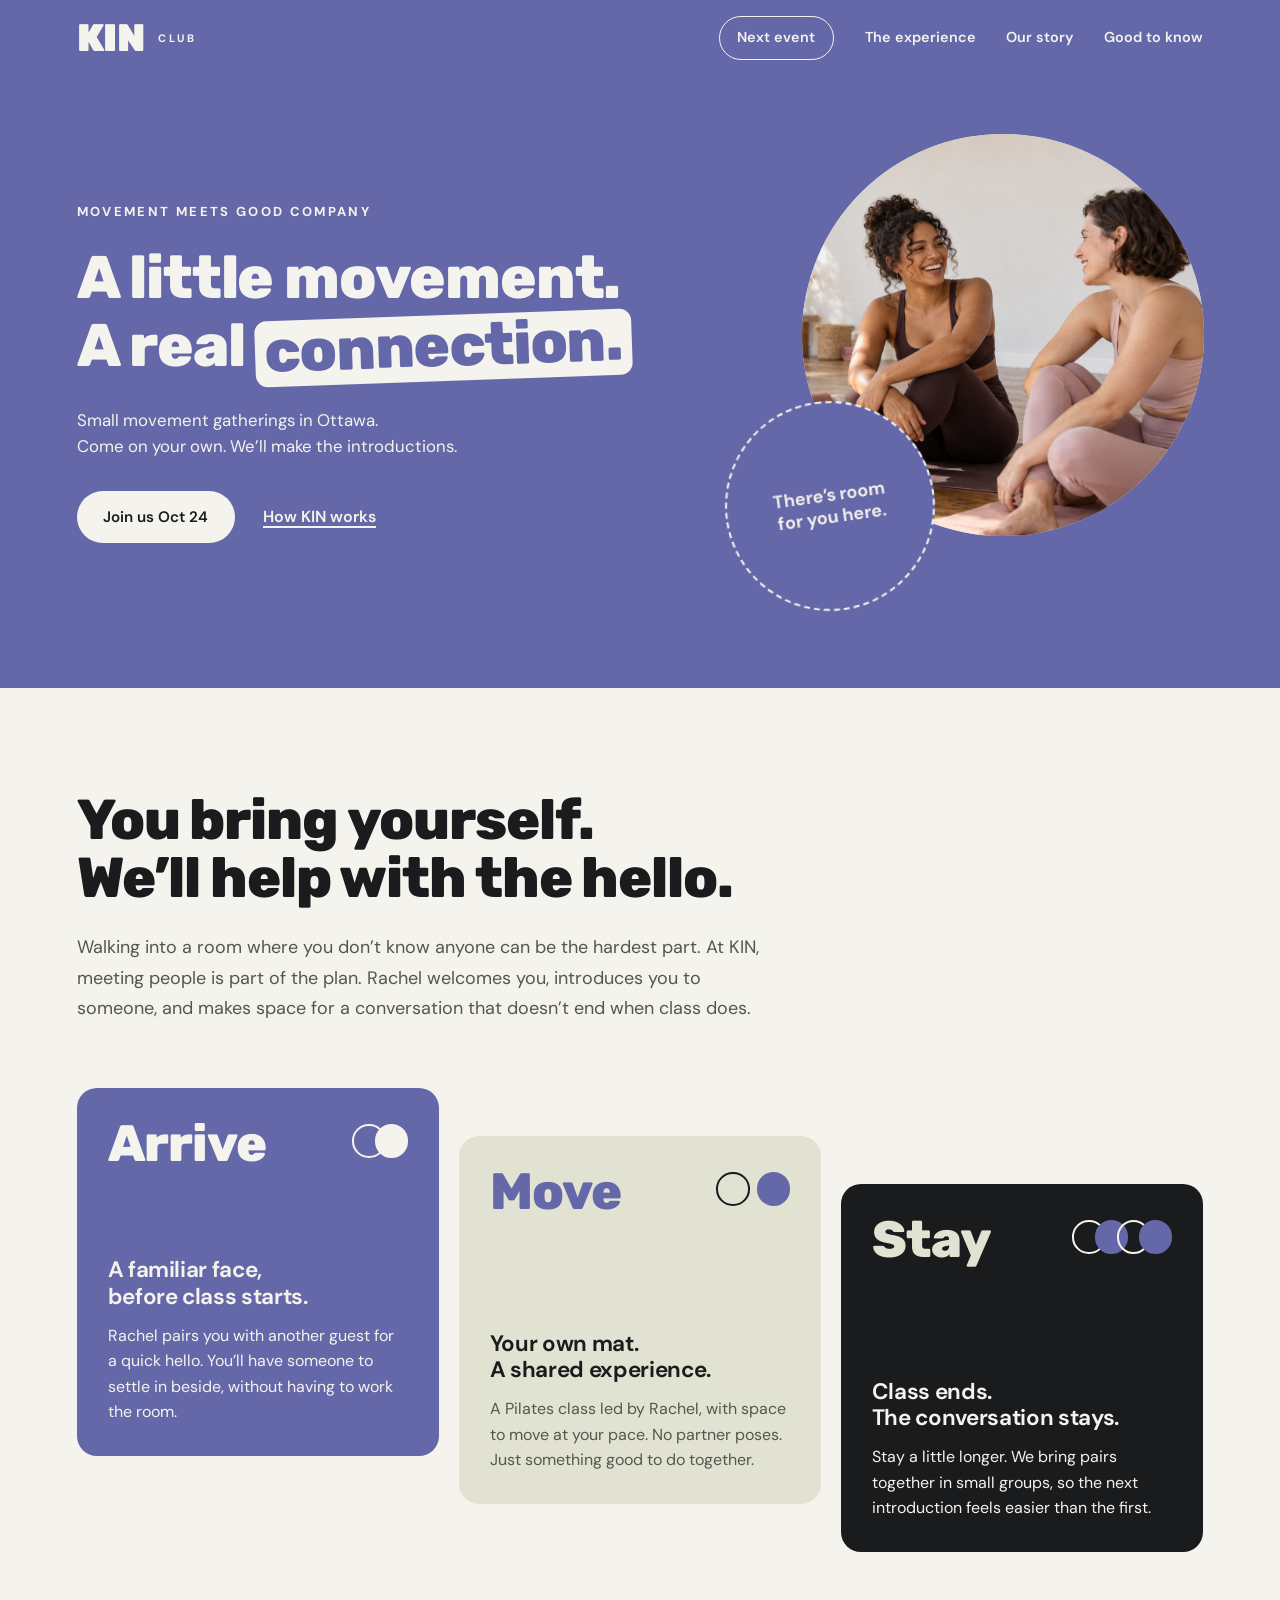
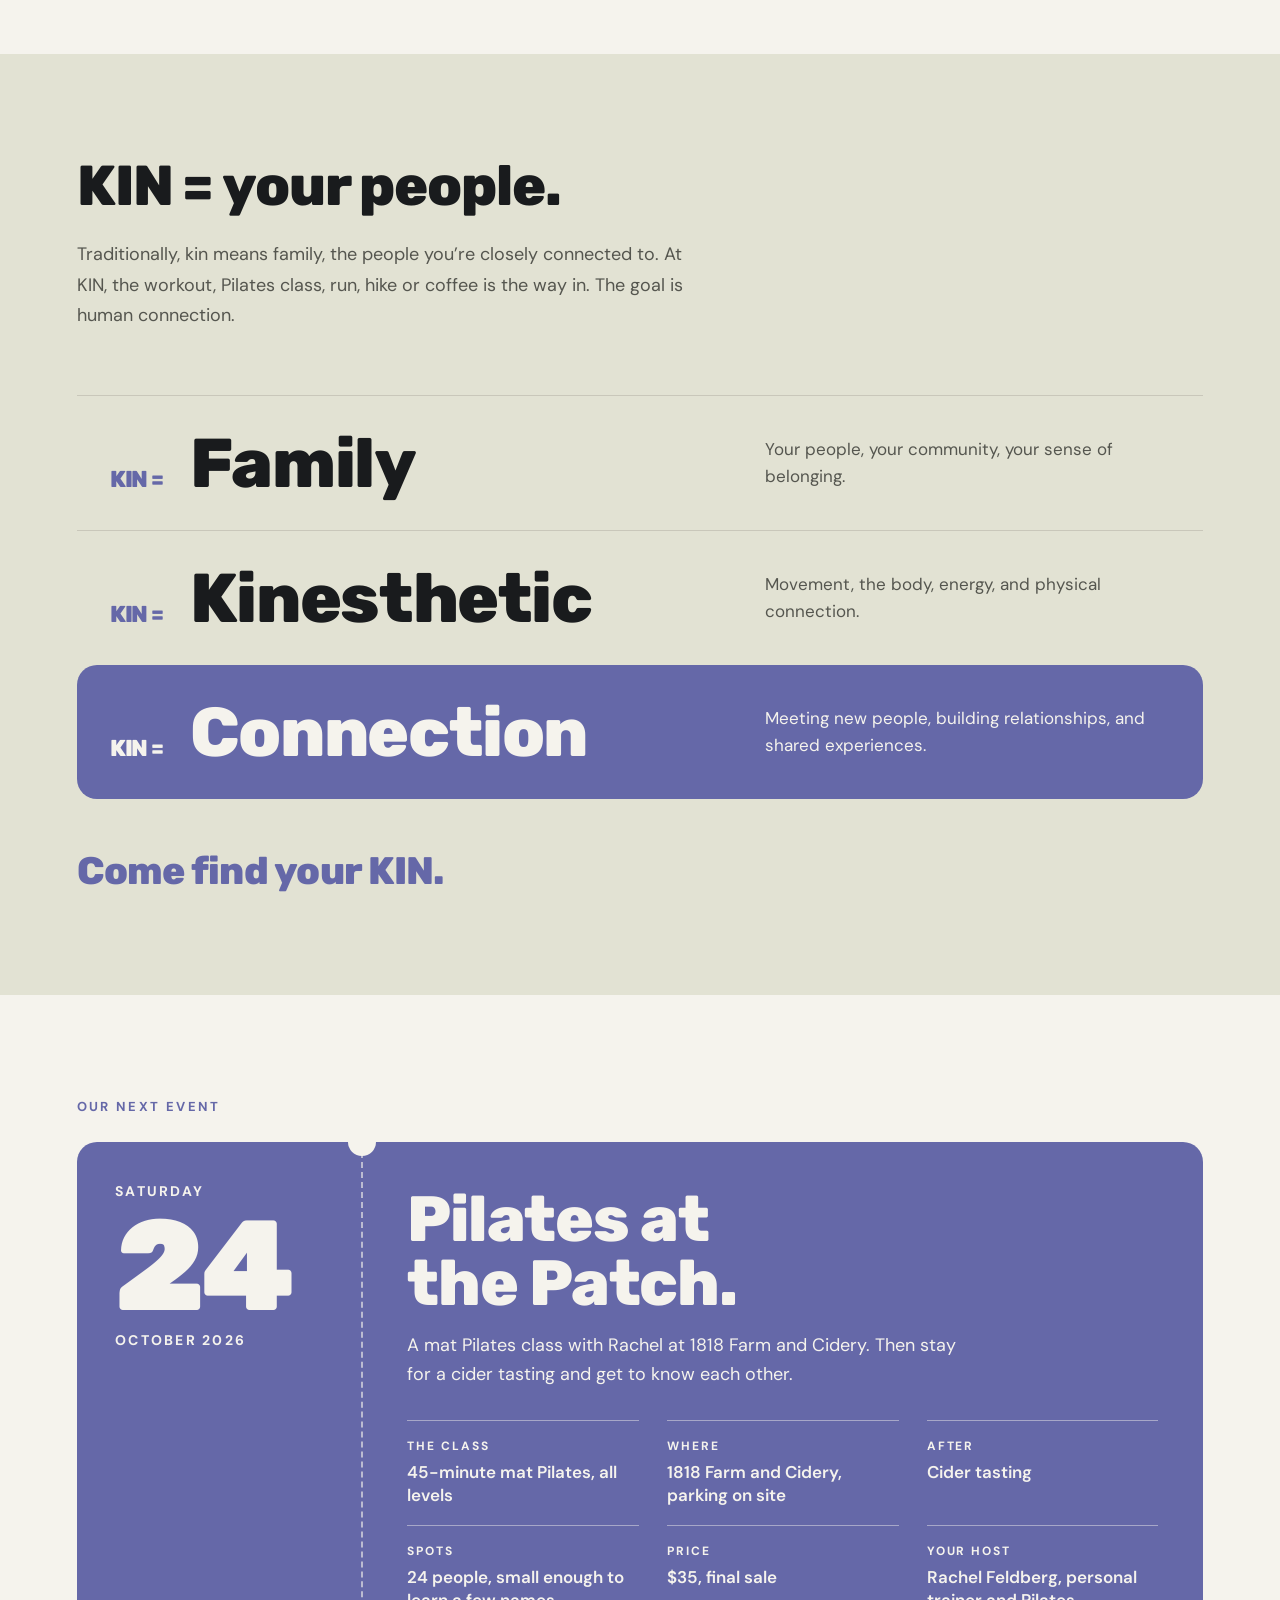
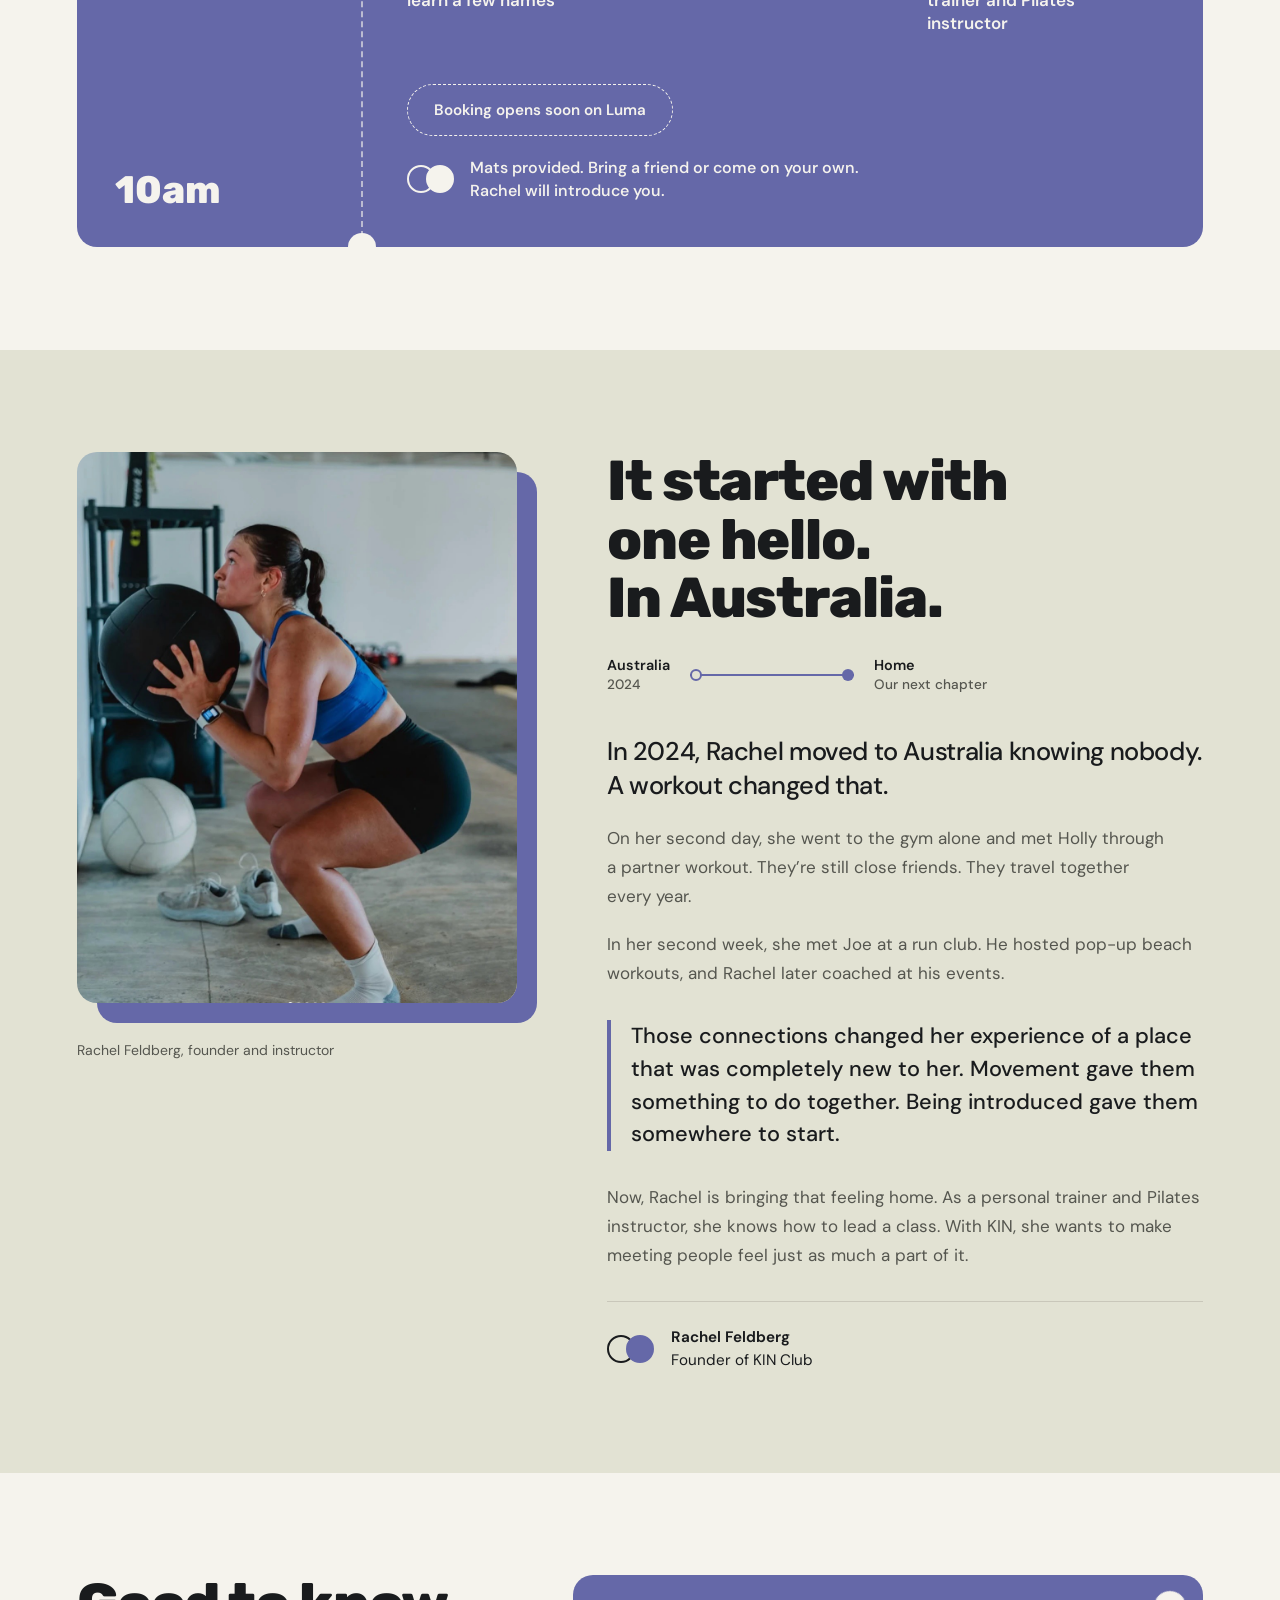
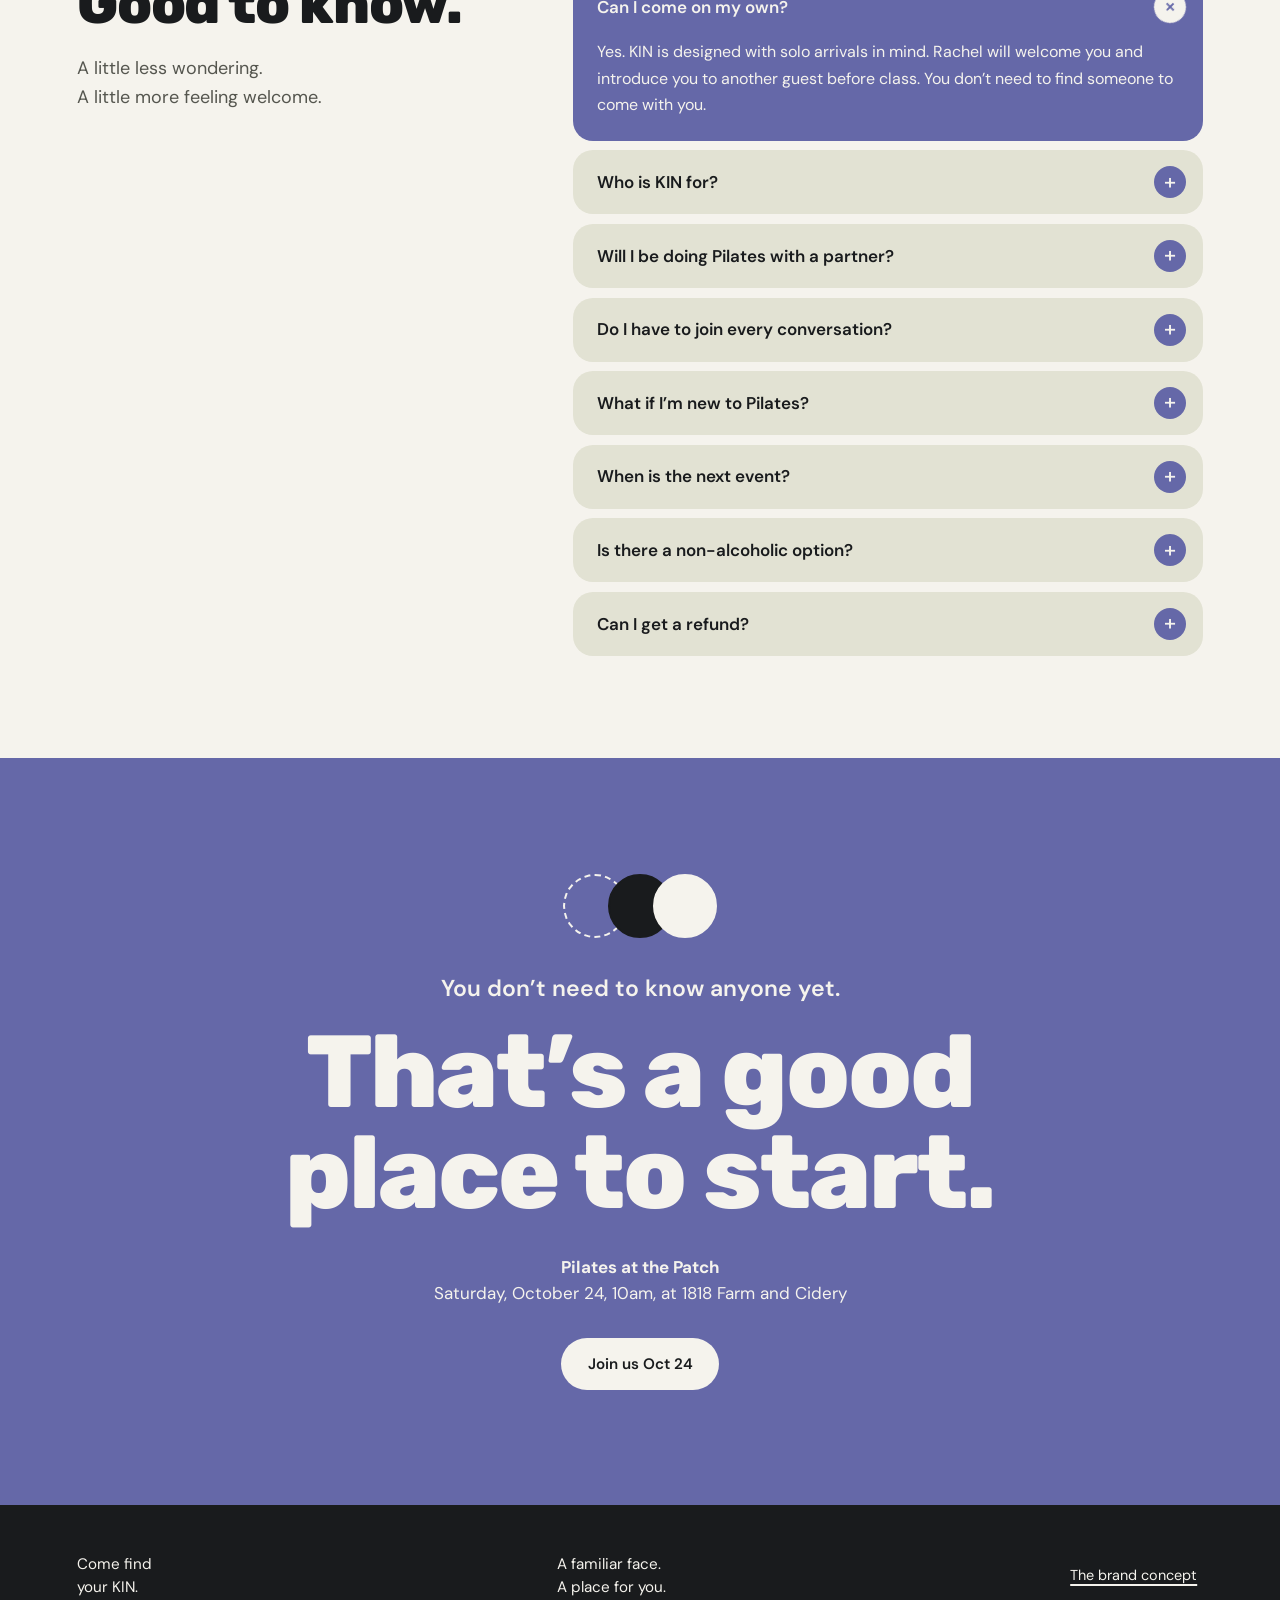
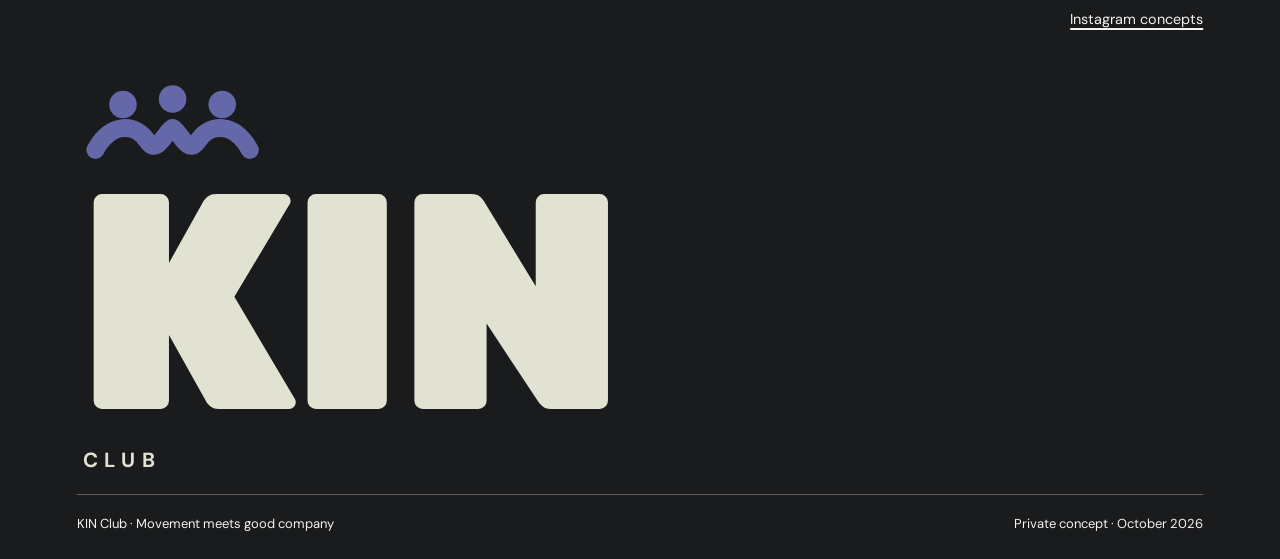
==== commit 34ddb104: "Publish reviewed KIN taste-skill design pass" ====
--- a/index.html
+++ b/index.html
@@ -4,12 +4,12 @@
   <meta charset="UTF-8">
   <meta name="viewport" content="width=device-width, initial-scale=1">
   <meta name="robots" content="noindex, nofollow">
-  <meta name="theme-color" content="#F5F3ED">
+  <meta name="theme-color" content="#6568A8">
   <meta name="description" content="KIN Club brings people in Ottawa together through movement, thoughtful introductions, and time to connect.">
   <title>KIN Club | Movement meets good company</title>
   <link rel="icon" type="image/svg+xml" href="data:image/svg+xml,%3Csvg xmlns='http://www.w3.org/2000/svg' viewBox='0 0 64 64'%3E%3Crect width='64' height='64' rx='16' fill='%236568A8'/%3E%3Ctext x='32' y='47' text-anchor='middle' font-family='Arial,sans-serif' font-weight='900' font-size='48' fill='%23F5F3ED'%3Ek%3C/text%3E%3C/svg%3E">
   <link rel="preload" href="assets/dm-sans.ttf" as="font" type="font/ttf" crossorigin>
-  <link rel="preconnect" href="https://fonts.googleapis.com"><link rel="preconnect" href="https://fonts.gstatic.com" crossorigin><link href="https://fonts.googleapis.com/css2?family=Rubik:wght@700;800;900&display=swap" rel="stylesheet"><link rel="stylesheet" href="styles.css?v=violet-20261016"><script src="theme.js?v=neutral-20261016"></script>
+  <link rel="preconnect" href="https://fonts.googleapis.com"><link rel="preconnect" href="https://fonts.gstatic.com" crossorigin><link href="https://fonts.googleapis.com/css2?family=Rubik:wght@700;800;900&display=swap" rel="stylesheet"><link rel="stylesheet" href="styles.css?v=kin-20261016b"><script src="theme.js?v=neutral-20261016"></script>
 </head>
 <body>
   <a class="skip-link" href="#main">Skip to content</a>
@@ -21,54 +21,73 @@
     <section class="hero" aria-labelledby="hero-title">
       <div class="hero-copy">
         <p class="eyebrow">Movement meets good company</p>
-        <h1 id="hero-title">A little<br>movement.<br>A real<br>connection.</h1>
+        <h1 id="hero-title"><span class="line">A little movement.</span> <span class="line">A real <span class="mark">connection.</span></span></h1>
         <p class="hero-intro">Small movement gatherings in Ottawa.<br class="desktop-break"> Come on your own. We’ll make the introductions.</p>
-        <div class="hero-actions"><a class="button button-dark" href="#next-event">Join us Oct 24</a><a class="text-link" href="#experience">How KIN works</a></div>
+        <div class="hero-actions"><a class="button button-paper" href="#next-event">Join us Oct 24</a><a class="text-link" href="#experience">How KIN works</a></div>
       </div>
-      <div class="hero-photo">
-        <img src="assets/kin-company.png" alt="Illustrative scene of two women chatting beside their Pilates mats in a sunlit studio" width="1536" height="1024" fetchpriority="high">
-        <div class="photo-note"><span class="pair-symbol" aria-hidden="true"><i></i><i></i></span><span>There’s room<br>for you here.</span></div>
+      <div class="hero-visual">
+        <div class="hero-photo"><img src="assets/kin-company.png" alt="Illustrative scene of two women chatting beside their Pilates mats in a sunlit studio" width="1536" height="1024" fetchpriority="high"></div>
+        <p class="hero-note">There’s room<br>for you here.</p>
       </div>
     </section>
-    <section class="section introduction" id="experience">
-      <p class="eyebrow">A softer way to meet someone new</p>
-      <h2>You bring yourself.<br>We’ll help with the hello.</h2>
-      <p>Walking into a room where you don’t know anyone can be the hardest part. At KIN, meeting people is part of the plan. Rachel welcomes you, introduces you to someone, and makes space for a conversation that doesn’t end when class does.</p>
+
+    <section class="experience section" id="experience" aria-labelledby="experience-title">
+      <div class="experience-head">
+        <h2 id="experience-title">You bring yourself.<br>We’ll help with the hello.</h2>
+        <p>Walking into a room where you don’t know anyone can be the hardest part. At KIN, meeting people is part of the plan. Rachel welcomes you, introduces you to someone, and makes space for a conversation that doesn’t end when class does.</p>
+      </div>
+      <ol class="steps" aria-label="How a KIN gathering feels">
+        <li class="step step-arrive"><div class="step-top"><span class="step-verb">Arrive</span><span class="pair-symbol" aria-hidden="true"><i></i><i></i></span></div><h3>A familiar face,<br>before class starts.</h3><p>Rachel pairs you with another guest for a quick hello. You’ll have someone to settle in beside, without having to work the room.</p></li>
+        <li class="step step-move"><div class="step-top"><span class="step-verb">Move</span><span class="pair-symbol is-apart" aria-hidden="true"><i></i><i></i></span></div><h3>Your own mat.<br>A shared experience.</h3><p>A Pilates class led by Rachel, with space to move at your pace. No partner poses. Just something good to do together.</p></li>
+        <li class="step step-stay"><div class="step-top"><span class="step-verb">Stay</span><span class="pair-symbol is-group" aria-hidden="true"><i></i><i></i><i></i><i></i></span></div><h3>Class ends.<br>The conversation stays.</h3><p>Stay a little longer. We bring pairs together in small groups, so the next introduction feels easier than the first.</p></li>
+      </ol>
     </section>
-    <section class="steps section" aria-label="How a KIN gathering feels">
-      <div class="step"><span class="step-number">01</span><h3>A familiar face,<br>before class starts.</h3><p>Rachel pairs you with another guest for a quick hello. You’ll have someone to settle in beside, without having to work the room.</p></div>
-      <div class="step"><span class="step-number">02</span><h3>Your own mat.<br>A shared experience.</h3><p>A Pilates class led by Rachel, with space to move at your pace. No partner poses. Just something good to do together.</p></div>
-      <div class="step"><span class="step-number">03</span><h3>Class ends.<br>The conversation stays.</h3><p>Stay a little longer. We bring pairs together in small groups, so the next introduction feels easier than the first.</p></div>
-    </section>
+
     <section class="pillars section" aria-labelledby="pillars-title">
       <div class="pillars-head"><h2 id="pillars-title">KIN = your people.</h2><p>Traditionally, kin means family, the people you’re closely connected to. At KIN, the workout, Pilates class, run, hike or coffee is the way in. The goal is human connection.</p></div>
       <dl class="pillars-list">
         <div><dt><span>KIN =</span> Family</dt><dd>Your people, your community, your sense of belonging.</dd></div>
         <div><dt><span>KIN =</span> Kinesthetic</dt><dd>Movement, the body, energy, and physical connection.</dd></div>
-        <div><dt><span>KIN =</span> Connection</dt><dd>Meeting new people, building relationships, and shared experiences.</dd></div>
+        <div class="is-lead"><dt><span>KIN =</span> Connection</dt><dd>Meeting new people, building relationships, and shared experiences.</dd></div>
       </dl>
       <p class="pillars-close">Come find your KIN.</p>
     </section>
+
     <section class="gathering section" id="next-event" aria-labelledby="gathering-title">
-      <div class="gathering-heading"><p class="eyebrow">Our next event</p><h2 id="gathering-title">Pilates at<br>the Patch.</h2><p>A mat Pilates class with Rachel at 1818 Farm and Cidery. Then stay for a cider tasting and get to know each other.</p>
-        <dl class="event-facts"><div><dt>The class</dt><dd>45-minute mat Pilates, all levels</dd></div><div><dt>When</dt><dd>Saturday, October 24, 10am</dd></div><div><dt>Where</dt><dd>1818 Farm and Cidery, parking on site</dd></div><div><dt>After</dt><dd>Cider tasting</dd></div><div><dt>Spots</dt><dd>24 people</dd></div><div><dt>Price</dt><dd>$35, final sale</dd></div></dl>
-        <p class="event-note"><span class="pair-symbol" aria-hidden="true"><i></i><i></i></span><span>Mats provided. Coming alone? Most people will. Rachel will introduce you.</span></p>
-        <!-- When the Luma event exists, replace this span with:
-             <a class="button button-dark event-cta" href="LUMA_EVENT_URL" target="_blank" rel="noopener">Save your spot</a> -->
-        <span class="button event-cta is-pending" role="status">Booking opens soon on Luma</span></div>
-      <div class="gathering-detail event-card">
-        <span class="gathering-label">The KIN way</span>
-        <dl><div><dt>Up to 24 people</dt><dd>Small enough to learn a few names.</dd></div><div><dt>Led &amp; hosted by Rachel</dt><dd>A personal trainer, Pilates instructor, and your first hello.</dd></div><div><dt>Movement, then time together</dt><dd>The conversation is part of the gathering.</dd></div><div><dt>Come as you are</dt><dd>Bring a friend or arrive on your own.</dd></div></dl>
-        <span class="gathering-bottom">Small by design <span aria-hidden="true">/</span> Made for meeting</span>
-      </div>
+      <p class="eyebrow">Our next event</p>
+      <article class="ticket">
+        <div class="ticket-stub">
+          <p class="ticket-date"><time datetime="2026-10-24T10:00"><span class="ticket-day">Saturday</span> <strong>24</strong> <span class="ticket-month">October 2026</span> <span class="ticket-time">10am</span></time></p>
+        </div>
+        <div class="ticket-body">
+          <h2 id="gathering-title">Pilates at<br>the Patch.</h2>
+          <p class="ticket-intro">A mat Pilates class with Rachel at 1818 Farm and Cidery. Then stay for a cider tasting and get to know each other.</p>
+          <dl class="event-facts">
+            <div><dt>The class</dt><dd>45-minute mat Pilates, all levels</dd></div>
+            <div><dt>Where</dt><dd>1818 Farm and Cidery, parking on site</dd></div>
+            <div><dt>After</dt><dd>Cider tasting</dd></div>
+            <div><dt>Spots</dt><dd>24 people, small enough to learn a few names</dd></div>
+            <div><dt>Price</dt><dd>$35, final sale</dd></div>
+            <div><dt>Your host</dt><dd>Rachel Feldberg, personal trainer and Pilates instructor</dd></div>
+          </dl>
+          <div class="ticket-foot">
+            <!-- When the Luma event exists, replace this span with:
+                 <a class="button button-paper event-cta" href="LUMA_EVENT_URL" target="_blank" rel="noopener">Save your spot</a> -->
+            <span class="button event-cta is-pending" role="status">Booking opens soon on Luma</span>
+            <p class="event-note"><span class="pair-symbol" aria-hidden="true"><i></i><i></i></span><span>Mats provided. Bring a friend or come on your own. Rachel will introduce you.</span></p>
+          </div>
+        </div>
+      </article>
     </section>
+
     <section class="story section" id="story" aria-labelledby="story-title">
-      <div class="story-heading"><p class="eyebrow">A connection that crossed continents</p><h2 id="story-title">It started with<br>one hello.<br>In Australia.</h2><div class="story-route"><span>Australia<br><strong>2024</strong></span><span class="route-line" aria-hidden="true"></span><span>Home<br><strong>Our next chapter</strong></span></div></div>
-      <div class="story-copy"><figure class="founder-photo"><img src="assets/rachel-placeholder.jpg" alt="Rachel Feldberg training with a medicine ball" width="1118" height="1340" loading="lazy"><figcaption>Rachel Feldberg, founder and instructor</figcaption></figure><p class="story-lead">In 2024, Rachel moved to Australia knowing nobody. A workout changed that.</p><p>On her second day, she went to the gym alone and met Holly through a partner workout. They’re still close friends. They travel together every year.</p><p>In her second week, she met Joe at a run club. He hosted pop-up beach workouts, and Rachel later coached at his events.</p><p>Those connections changed her experience of a place that was completely new to her. Movement gave them something to do together. Being introduced gave them somewhere to start.</p><p>Now, Rachel is bringing that feeling home. As a personal trainer and Pilates instructor, she knows how to lead a class. With KIN, she wants to make meeting people feel just as much a part of it.</p><div class="founder-signoff"><span class="pair-symbol" aria-hidden="true"><i></i><i></i></span><span><strong>Rachel Feldberg</strong><br>Founder of KIN Club</span></div></div>
+      <div class="story-heading"><h2 id="story-title">It started with<br>one hello.<br>In Australia.</h2><div class="story-route"><span>Australia<br><strong>2024</strong></span><span class="route-line" aria-hidden="true"></span><span>Home<br><strong>Our next chapter</strong></span></div></div>
+      <figure class="founder-photo"><img src="assets/rachel-placeholder.jpg" alt="Rachel Feldberg training with a medicine ball" width="1118" height="1340" loading="lazy"><figcaption>Rachel Feldberg, founder and instructor</figcaption></figure>
+      <div class="story-copy"><p class="story-lead">In 2024, Rachel moved to Australia knowing nobody. A workout changed that.</p><p>On her second day, she went to the gym alone and met Holly through a partner workout. They’re still close friends. They travel together every year.</p><p>In her second week, she met Joe at a run club. He hosted pop-up beach workouts, and Rachel later coached at his events.</p><p class="story-turn">Those connections changed her experience of a place that was completely new to her. Movement gave them something to do together. Being introduced gave them somewhere to start.</p><p>Now, Rachel is bringing that feeling home. As a personal trainer and Pilates instructor, she knows how to lead a class. With KIN, she wants to make meeting people feel just as much a part of it.</p><div class="founder-signoff"><span class="pair-symbol" aria-hidden="true"><i></i><i></i></span><span><strong>Rachel Feldberg</strong><br>Founder of KIN Club</span></div></div>
     </section>
-    <section class="belonging"><p class="eyebrow">You don’t need to know anyone yet.</p><h2>That’s a good<br>place to start.</h2><a class="button button-paper" href="#next-event">See the October 24 event</a></section>
+
     <section class="faq section" id="questions" aria-labelledby="questions-title">
-      <div><p class="eyebrow">Before your first hello</p><h2 id="questions-title">Good to know.</h2><p>A little less wondering.<br>A little more feeling welcome.</p></div>
+      <div class="faq-head"><h2 id="questions-title">Good to know.</h2><p>A little less wondering.<br>A little more feeling welcome.</p></div>
       <div class="faq-list">
         <details open><summary>Can I come on my own?</summary><p>Yes. KIN is designed with solo arrivals in mind. Rachel will welcome you and introduce you to another guest before class. You don’t need to find someone to come with you.</p></details>
         <details><summary>Who is KIN for?</summary><p>Anyone who wants to meet people through movement. Maybe you’ve just moved here. Maybe you’ve lived here for years and would like a few new faces in your week.</p></details>
@@ -80,7 +99,14 @@
         <details><summary>Can I get a refund?</summary><p>Tickets are final sale.</p></details>
       </div>
     </section>
-    <section class="closing-cta" aria-label="Next event"><p><strong>Pilates at the Patch</strong> Saturday, October 24 · 10am · 1818 Farm and Cidery</p><a class="button button-dark" href="#next-event">See the event</a></section>
+
+    <section class="closing" aria-labelledby="closing-title">
+      <span class="kin-circles" aria-hidden="true"><i></i><i></i><i></i></span>
+      <p class="closing-lead">You don’t need to know anyone yet.</p>
+      <h2 id="closing-title">That’s a good<br>place to start.</h2>
+      <p class="closing-event"><strong>Pilates at the Patch</strong><br>Saturday, October 24, 10am, at 1818 Farm and Cidery</p>
+      <a class="button button-paper" href="#next-event">Join us Oct 24</a>
+    </section>
   </main>
   <footer class="site-footer"><div class="footer-top"><p>Come find<br>your KIN.</p><p>A familiar face.<br>A place for you.</p><div class="footer-links"><a href="brand.html">The brand concept</a><a href="social.html">Instagram concepts</a></div></div><a class="footer-mark" href="#" aria-label="KIN Club, back to top"><svg class="kin-icon" viewBox="0 -8 260 118" aria-hidden="true"><g fill="currentColor"><circle cx="58" cy="26" r="20"/><circle cx="130" cy="18" r="20"/><circle cx="202" cy="26" r="20"/></g><path d="M18 92 C40 52 76 52 94 80 C108 100 120 64 130 60 C140 64 152 100 166 80 C184 52 220 52 242 92" fill="none" stroke="currentColor" stroke-width="26" stroke-linecap="round" stroke-linejoin="round"/></svg><b>KIN</b><span>Club</span></a><div class="footer-bottom"><span>KIN Club · Movement meets good company</span><span>Private concept · October 2026</span></div></footer>
 </body>
--- a/styles.css
+++ b/styles.css
@@ -1,168 +1,326 @@
+/* KIN Club: shared styles for index.html, brand.html and social.html. Rebuilt 2026-10-16.
+   Colours: approved palette only (ivory, stone, taupe, charcoal, violet). Muted is the existing secondary text grey.
+   Contrast rules: ivory text on violet (4.6:1). Violet text on ivory at any size; on stone only at 20px+ bold.
+   Shape rule: buttons and nav pills are full pills; tiles, ticket, photos and posters use --radius; brand motif circles are round. */
 @font-face{font-family:'DM Sans';src:url('assets/dm-sans.ttf') format('truetype');font-style:normal;font-weight:100 1000;font-display:swap}
-:root{--pink:#FFA8CD;--paper:#F9F8F5;--ink:#0B051D;--plum:#2C2242;--line:#d9d5d5;--muted:#5d5665;--font:'DM Sans',Arial,sans-serif}
-*{box-sizing:border-box}html{scroll-behavior:smooth;scroll-padding-top:2rem}body{margin:0;background:var(--paper);color:var(--ink);font-family:var(--font);font-size:1rem;line-height:1.5}a{color:inherit}button,input{font:inherit}a,button,summary{-webkit-tap-highlight-color:transparent}a:focus-visible,button:focus-visible,summary:focus-visible{outline:3px solid var(--ink);outline-offset:6px}img{display:block;max-width:100%}h1,h2,h3,p{margin-top:0}h1,h2,h3{text-wrap:balance}p{max-width:65ch}section[id]{scroll-margin-top:2rem}.skip-link{position:absolute;left:1rem;top:-6rem;padding:1rem;background:var(--ink);color:white;z-index:10}.skip-link:focus{top:1rem}.site-header{display:flex;align-items:center;justify-content:space-between;padding:1.4rem 4%;min-height:98px;gap:2rem}.wordmark{display:inline-flex;align-items:baseline;text-decoration:none;font-weight:850;font-size:3.45rem;letter-spacing:-.095em;line-height:1}.wordmark span{font-size:.7rem;letter-spacing:.12em;margin-left:.75rem;font-weight:700}.site-header nav{display:flex;align-items:center;gap:2.5rem}.site-header nav a{text-decoration:none;font-size:.94rem;font-weight:550;position:relative}.site-header nav a:hover{text-decoration:underline;text-underline-offset:.4rem}.location{font-size:.88rem}.hero{display:grid;grid-template-columns:1fr 1fr;min-height:650px;background:var(--pink)}.hero-copy{padding:3.2rem 8% 3.6rem;display:flex;flex-direction:column;align-items:flex-start}.eyebrow{font-size:.82rem;font-weight:650;letter-spacing:.07em;text-transform:uppercase;margin-bottom:1.8rem}.hero h1{font-size:clamp(3.5rem,6.25vw,6.5rem);font-weight:650;line-height:.99;letter-spacing:-.065em;margin-bottom:1.7rem}.hero-intro{font-size:1.06rem;line-height:1.6;margin-bottom:1.6rem}.button{display:inline-flex;justify-content:center;align-items:center;padding:.92rem 1.65rem;border-radius:999px;text-decoration:none;font-size:.94rem;font-weight:600;min-height:50px;border:1px solid transparent;transition:background .15s,transform .15s}.button:hover{transform:translateY(-2px)}.button-dark{background:var(--ink);color:var(--paper)}.button-dark:hover{background:var(--plum)}.hero-photo{position:relative;min-height:600px;overflow:hidden}.hero-photo>img{width:100%;height:100%;position:absolute;object-fit:cover;object-position:88% center}.photo-note{position:absolute;left:2rem;bottom:2rem;background:var(--paper);padding:1.1rem 1.4rem;display:flex;gap:1rem;align-items:center;font-weight:600;font-size:1rem;line-height:1.25;border-radius:3px;transform:rotate(-3deg)}.pair-symbol{display:flex;padding-right:.45rem}.pair-symbol i{width:1.75rem;height:1.75rem;border:1.8px solid var(--ink);border-radius:50%;display:block}.pair-symbol i+i{margin-left:-.6rem;background:var(--pink)}.intro-strip{display:flex;justify-content:space-around;gap:1rem;padding:1.15rem 4%;font-size:.8rem;letter-spacing:.065em;text-transform:uppercase;border-bottom:1px solid var(--line)}.section{padding:6.5rem 7%}.introduction{text-align:center;max-width:1000px;margin:auto}.introduction .eyebrow{margin-bottom:1.4rem}h2{font-size:clamp(2.3rem,4.4vw,4.3rem);line-height:1.04;letter-spacing:-.05em;font-weight:550;margin-bottom:1.6rem}.introduction>p:last-child{margin:0 auto;font-size:1.1rem;line-height:1.7;max-width:620px}.site-footer{padding:2.5rem 4%;border-top:1px solid var(--line);display:flex;align-items:center;justify-content:space-between;gap:2rem}.site-footer p{margin:0;font-size:.95rem}.site-footer>span{font-size:.8rem;color:var(--muted)}
-@media(min-width:1600px){.hero-copy{padding-left:12%;}.hero{min-height:760px}}
-@media(max-width:900px){.site-header{padding:1.3rem 5%;gap:1rem;min-height:90px}.site-header nav{gap:1.3rem}.location{display:none}.hero{min-height:600px}.hero-copy{padding:2.8rem 8%}.hero h1{font-size:4.6rem}.hero-photo{min-height:600px}.hero-intro{font-size:1rem}.desktop-break{display:none}.photo-note{left:1.3rem;bottom:1.5rem}.section{padding:5rem 6%}.site-footer{flex-wrap:wrap}}
-@media(max-width:650px){.site-header{flex-wrap:wrap;padding:1.1rem 6%;gap:1.1rem}.wordmark{font-size:2.9rem}.site-header nav{gap:1.2rem}.site-header nav a{font-size:.82rem;min-height:44px;display:flex;align-items:center}.site-header nav a:last-child{display:none}.hero{grid-template-columns:1fr}.hero-copy{padding:2.6rem 6% 3rem}.hero h1{font-size:clamp(3.65rem,13vw,5.6rem);line-height:1}.hero .eyebrow{font-size:.77rem}.hero-photo{min-height:360px;aspect-ratio:1.15}.hero-photo>img{object-position:88% center}.hero-intro{font-size:1.06rem;max-width:28ch}.photo-note{font-size:.93rem}.intro-strip{font-size:.69rem;gap:1.2rem;justify-content:space-between;padding:1rem 6%}.intro-strip span{max-width:12ch}.section{padding:4rem 6%}.introduction{text-align:left}.introduction>p:last-child{font-size:1.04rem}.eyebrow{font-size:.78rem}h2{font-size:2.8rem}.site-footer{padding:2rem 6%;align-items:flex-start;flex-direction:column;gap:1.3rem}}
-.hero h1{letter-spacing:-.045em}.steps{display:grid;grid-template-columns:repeat(3,1fr);gap:3rem;padding-top:0;padding-bottom:6rem}.step{border-top:1px solid var(--ink);padding-top:1.5rem}.step-number{font-size:.87rem;display:block;margin-bottom:2.3rem}.step h3{font-size:1.7rem;line-height:1.15;letter-spacing:-.03em;font-weight:550;margin-bottom:1rem}.step p{margin:0;color:var(--muted);font-size:1rem;line-height:1.65}.gathering{background:var(--pink);display:grid;grid-template-columns:1fr 1fr;gap:9%;align-items:center}.gathering-heading>p:not(.eyebrow){font-size:1.1rem;max-width:32ch;line-height:1.65}.gathering-heading .fine-print{font-size:.91rem!important;margin-top:2.8rem}.gathering-detail{background:var(--paper);padding:2.4rem 2.5rem;transform:rotate(2deg)}.gathering-label{display:block;font-size:.85rem;text-transform:uppercase;letter-spacing:.07em;border-bottom:1px solid var(--line);padding-bottom:1.1rem}.gathering-detail dl{margin:0}.gathering-detail dl>div{padding:1.2rem 0;border-bottom:1px solid var(--line)}.gathering-detail dt{font-size:1.2rem;font-weight:600;letter-spacing:-.025em}.gathering-detail dd{margin:.25rem 0 0;font-size:.94rem;color:var(--muted)}.gathering-bottom{display:flex;justify-content:space-between;gap:.7rem;font-size:.74rem;text-transform:uppercase;letter-spacing:.035em;padding-top:1.5rem}.story{display:grid;grid-template-columns:1fr 1fr;gap:9%;padding-top:7rem;padding-bottom:7rem}.story-copy p{color:var(--muted);font-size:1.05rem;line-height:1.7}.story-copy .story-lead{font-size:1.55rem;line-height:1.35;color:var(--ink);font-weight:500;letter-spacing:-.025em}.story-route{display:flex;align-items:center;gap:1.5rem;margin-top:3rem;max-width:340px;font-size:.88rem}.story-route strong{font-weight:500;color:var(--muted);font-size:.8rem}.route-line{flex:1;min-width:30px;height:1px;background:var(--ink);position:relative}.route-line:before,.route-line:after{content:'';width:7px;height:7px;border:1px solid var(--ink);border-radius:50%;position:absolute;top:-3px;background:var(--paper)}.route-line:after{right:0}.founder-signoff{display:flex;align-items:center;gap:1.2rem;border-top:1px solid var(--line);padding-top:1.5rem;margin-top:2rem;font-size:.9rem}.founder-signoff strong{font-weight:600}.belonging{background:var(--ink);color:var(--pink);text-align:center;padding:5.5rem 6%}.belonging>.eyebrow{margin-left:auto;margin-right:auto}.belonging h2{font-size:clamp(3.7rem,7.4vw,7.5rem);letter-spacing:-.055em;margin-bottom:2rem}.button-paper{background:var(--paper);color:var(--ink)}.button-paper:hover{background:var(--pink)}.belonging a:focus-visible,.site-footer a:focus-visible{outline-color:var(--pink)}.faq{display:grid;grid-template-columns:.85fr 1.15fr;gap:8%}.faq>div>p:not(.eyebrow){color:var(--muted)}.faq-list{border-top:1px solid var(--line)}details{border-bottom:1px solid var(--line)}summary{cursor:pointer;list-style:none;font-size:1.06rem;font-weight:550;padding:1.4rem 2rem 1.4rem 0;position:relative;min-height:64px}summary::-webkit-details-marker{display:none}summary:after{content:'+';position:absolute;right:0;top:1.2rem;font-size:1.4rem;font-weight:400}details[open] summary:after{content:'−'}details>p{font-size:1rem;color:var(--muted);line-height:1.7;padding-right:2.5rem;margin-bottom:1.5rem}.site-footer{display:block;background:var(--ink);color:var(--paper);padding:3rem 4% 1.5rem;border:0}.footer-top{display:flex;justify-content:space-between;gap:2rem;align-items:flex-start}.footer-top p{line-height:1.5}.footer-top a{font-size:.9rem;text-underline-offset:.3rem}.footer-mark{color:var(--pink);display:flex;align-items:baseline;text-decoration:none;line-height:1;letter-spacing:-.08em;font-size:clamp(8rem,27vw,28rem);font-weight:750;padding:2rem 0 1.5rem}.footer-mark span{font-size:.23em;letter-spacing:-.065em;margin-left:.25em;font-weight:500}.footer-bottom{border-top:1px solid #51485e;padding-top:1.2rem;display:flex;justify-content:space-between;gap:1rem;font-size:.78rem;color:var(--paper)}
-/* Companion brand direction */
-.brand-header{border-bottom:1px solid var(--line)}.brand-header>a:last-child{font-size:.9rem;text-underline-offset:.3rem}.brand-hero{padding:5rem 7%;background:var(--pink)}.brand-hero h1{font-size:clamp(3.5rem,7vw,7rem);line-height:1;letter-spacing:-.05em;max-width:12ch;font-weight:600;margin-bottom:1.6rem}.brand-hero>p:last-child{font-size:1.15rem;max-width:53ch;margin-bottom:0}.brand-section{max-width:1440px;margin:auto;padding:4.5rem 7%;border-bottom:1px solid var(--line)}.brand-section h2{font-size:2.6rem}.brand-section h3{font-size:1.3rem;line-height:1.25;font-weight:600;margin-bottom:.7rem}.brand-section p,.brand-section li{font-size:1rem;line-height:1.7}.brand-section .large-copy{font-size:1.7rem;line-height:1.4;letter-spacing:-.03em;max-width:42ch}.two-col{display:grid;grid-template-columns:1fr 1fr;gap:5%;margin-top:2.5rem}.swatches{display:grid;grid-template-columns:repeat(4,1fr);gap:1rem;margin:2rem 0}.swatch{padding:1.5rem 1.2rem;min-height:220px;display:flex;flex-direction:column;justify-content:space-between;border:1px solid var(--line)}.swatch span{font-size:1.3rem;line-height:1.2;font-weight:550}.swatch small{font-size:.88rem}.swatch-pink{background:var(--pink)}.swatch-ink{background:var(--ink);color:var(--paper)}.swatch-paper{background:var(--paper)}.swatch-plum{background:var(--plum);color:var(--paper)}.type-specimen{background:var(--ink);color:var(--paper);padding:3rem;margin-top:2rem}.type-specimen>p:first-child{font-size:clamp(3rem,6vw,5.5rem);letter-spacing:-.045em;line-height:1.03;font-weight:650;margin-bottom:1.8rem}.type-specimen>p:last-child{font-weight:400;margin:0}.brand-section table{border-collapse:collapse;width:100%;font-size:.93rem;margin:1.5rem 0}.brand-section th,.brand-section td{text-align:left;vertical-align:top;border-bottom:1px solid var(--line);padding:1rem 1rem 1rem 0}.brand-section th{font-weight:600}.brand-section th:first-child,.brand-section td:first-child{width:20%}.brand-section ul{padding-left:1.2rem}.brand-section li{padding-left:.3rem;margin-bottom:.6rem}.brand-section a{text-underline-offset:.2rem}.note{padding:1.2rem 1.5rem;background:#eeeaeF;border-left:3px solid var(--plum)}.brand-section code{font-size:.88em}.source-list{columns:2;column-gap:3rem}.source-list li{break-inside:avoid}.brand-footer{padding:2rem 7%;display:flex;justify-content:space-between;gap:2rem;font-size:.88rem}
-@media(max-width:1000px){.steps{gap:1.7rem}.gathering-detail{padding:1.6rem}.gathering{gap:6%}.gathering-bottom{flex-wrap:wrap}.story{gap:6%}.swatches{grid-template-columns:1fr 1fr}.swatch{min-height:180px}.hero h1{font-size:clamp(3.2rem,7.5vw,4.5rem)}}
-@media(max-width:650px){.steps{grid-template-columns:1fr;gap:2rem;padding-bottom:4rem}.step-number{margin-bottom:1.2rem}.step h3{font-size:1.8rem}.step p{max-width:40ch}.gathering,.story,.faq{grid-template-columns:1fr;gap:2.5rem}.gathering-heading .fine-print{margin-top:1.5rem}.gathering-detail{transform:none;padding:1.7rem}.gathering-bottom{font-size:.74rem}.story{padding-top:4rem;padding-bottom:4rem}.story-route{margin-top:2rem}.belonging{padding:4.5rem 6%}.belonging h2{font-size:3.7rem}.faq{gap:1rem}.faq h2{margin-bottom:1rem}.footer-top{flex-wrap:wrap;gap:1.5rem}.footer-top p{font-size:.88rem}.footer-top a{width:100%;font-size:.85rem}.footer-bottom{flex-direction:column;gap:.4rem}.footer-mark{padding:2.5rem 0}.brand-hero{padding:3.5rem 6%}.brand-hero h1{font-size:3.6rem}.brand-section{padding:3rem 6%}.brand-section h2{font-size:2.3rem}.brand-section .large-copy{font-size:1.4rem}.two-col{grid-template-columns:1fr;gap:1.2rem}.swatches{gap:.6rem}.swatch{min-height:160px;padding:1.2rem 1rem}.swatch span{font-size:1.15rem}.type-specimen{padding:1.7rem}.brand-section table{font-size:.85rem}.brand-section th,.brand-section td{padding:.8rem .6rem .8rem 0}.brand-section th:first-child,.brand-section td:first-child{width:26%}.source-list{columns:1}.brand-footer{flex-direction:column;gap:.6rem}.brand-header{flex-wrap:nowrap}.brand-header>a:last-child{font-size:.8rem}.hero h1{font-size:clamp(3.3rem,13vw,5.3rem)}}
-.eyebrow,.gathering-label,.step-number,.intro-strip{font-size:.875rem}.gathering-bottom,.footer-bottom,.site-footer>span{font-size:.8125rem}.wordmark span{font-size:.75rem}.site-header nav a{font-size:.875rem}.hero .eyebrow{font-size:.875rem}
-@media(max-width:650px){.hero-photo{width:100%;min-width:0;min-height:0;aspect-ratio:1.15}.intro-strip{font-size:.75rem;letter-spacing:.025em}.intro-strip span{max-width:13ch}.site-header nav{gap:1rem}.site-header nav a{font-size:.875rem}.hero .eyebrow{font-size:.8125rem}.gathering-bottom{font-size:.8125rem}.brand-header>a:last-child{font-size:.875rem}}
-@media(prefers-reduced-motion:reduce){html{scroll-behavior:auto}*,*:before,*:after{transition:none!important}}
-
-.kin-meaning{margin-top:2.5rem;max-width:360px}.kin-meaning h3{font-size:1.18rem;font-weight:600;letter-spacing:-.015em;margin-bottom:.65rem}.kin-meaning p{font-size:1rem;line-height:1.65;color:var(--muted);margin:0}
-
-.accent-note{display:grid;grid-template-columns:180px 1fr;gap:2rem;margin:2.5rem 0}.accent-sample{display:flex;flex-direction:column;justify-content:space-between;background:#E6FFA9;color:var(--ink);padding:1.5rem;min-height:180px;font-size:1rem}.accent-note p{margin-bottom:.7rem}@media(max-width:650px){.accent-note{grid-template-columns:1fr}.accent-sample{min-height:130px}}
-.social-lead{padding:4.5rem 5% 3rem;border-bottom:1px solid var(--line)}.social-lead h1{font-size:clamp(3.6rem,7vw,7rem);line-height:1;letter-spacing:-.045em;font-weight:600;margin-bottom:1.4rem}.social-lead>p:not(.eyebrow){font-size:1.15rem;max-width:43ch}.palette-strip{display:flex;flex-wrap:wrap;gap:1.3rem 2.5rem;margin-top:2.2rem}.palette-strip>span{display:grid;grid-template-columns:35px auto;column-gap:.6rem;align-items:center;font-size:.94rem}.palette-strip i{width:30px;height:30px;border-radius:50%;border:1px solid #d0c9d0;grid-row:span 2}.palette-strip small{font-size:.75rem;color:var(--muted)}.poster-section{padding:3.5rem 5% 5rem}.social-section-title h2{font-size:2.35rem;margin-bottom:.6rem}.social-section-title>p{color:var(--muted);font-size:1rem}.poster-grid{display:grid;grid-template-columns:repeat(3,minmax(0,1fr));gap:1.5rem;margin-top:2.5rem}.poster-grid figure{margin:0;min-width:0}.poster-grid img{width:100%;height:auto;aspect-ratio:4/5}.poster-grid figcaption{padding-top:1.2rem}.poster-grid figcaption>span{font-weight:600;font-size:1.02rem}.poster-grid figcaption p{font-size:.95rem;color:var(--muted);margin-top:.45rem;margin-bottom:.8rem}.poster-grid figcaption a{font-size:.9rem;text-underline-offset:.25rem}.feed-section{padding:5rem 5%;display:grid;grid-template-columns:.8fr 1.2fr;align-items:start;gap:7%;background:#efeceF}.feed-notes h2{font-size:clamp(2.8rem,4vw,4.5rem)}.feed-notes>p:not(.eyebrow){font-size:1.03rem;line-height:1.7}.feed-preview{margin:0;border:1px solid #dedade;background:white}.feed-preview img{width:100%;height:auto}.bio-block{padding:1.5rem;background:var(--paper);margin:2rem 0}.bio-block h3{font-size:1.08rem}.bio-block p{font-size:1rem;line-height:1.6}.bio-block>span{font-size:.8rem;color:var(--muted)}.feed-notes .concept-disclosure{font-size:.88rem;color:var(--muted)}
-@media(max-width:850px){.poster-grid{gap:1rem}.feed-section{grid-template-columns:1fr}.feed-preview{max-width:630px;margin:1.5rem auto 0}.feed-notes{max-width:650px}.social-lead{padding-top:3rem}}
-@media(max-width:580px){.social-lead,.poster-section,.feed-section{padding-left:6%;padding-right:6%}.social-lead h1{font-size:3.7rem}.poster-grid{grid-template-columns:1fr;gap:2.8rem}.palette-strip{gap:1rem 1.3rem}.palette-strip>span{font-size:.85rem}.social-section-title h2{font-size:2.2rem}.poster-section{padding-top:3rem;padding-bottom:3rem}.feed-section{padding-top:3rem;padding-bottom:3rem}}
-
-.footer-links{display:flex;flex-direction:column;gap:.85rem}
-
-.event-facts{margin:2rem 0 0;display:grid;grid-template-columns:1fr 1fr;border-top:1px solid var(--ink)}.event-facts>div{padding:1rem 1rem 1rem 0;border-bottom:1px solid rgba(11,5,29,.25)}.event-facts dt{font-size:.8125rem;text-transform:uppercase;letter-spacing:.07em;font-weight:650}.event-facts dd{margin:.2rem 0 0;font-size:1.1rem;font-weight:600;letter-spacing:-.02em}.event-poster{margin:0;transform:rotate(2deg);box-shadow:0 24px 50px rgba(11,5,29,.22)}.event-poster img{width:100%;height:auto}
-@media(max-width:650px){.event-poster{transform:none}.event-facts dd{font-size:1rem}}
-.event-cta{margin-top:2rem;gap:.5rem}.gathering-heading .event-cta+.fine-print{margin-top:1rem}
-/* Motion */
-:root{--ease-out:cubic-bezier(0.23,1,0.32,1)}
-.button{transition:background .15s,transform 160ms var(--ease-out)}
-.button:hover{transform:none}
-@media(hover:hover) and (pointer:fine){.button:hover{transform:translateY(-2px)}}
-.button:active,.button:hover:active{transform:scale(0.97)}
-details[open]>p{animation:faq-in 200ms var(--ease-out)}
+:root{--ivory:#F5F3ED;--stone:#E2E2D3;--taupe:#C9C7BA;--charcoal:#191B1D;--violet:#6568A8;--muted:#55564F;--font:'DM Sans',Arial,sans-serif;--display:'Rubik','DM Sans',Arial,sans-serif;--radius:20px;--pill:999px;--pad:max(clamp(1.25rem,6vw,6rem),calc((100% - 1320px) / 2));--ease-out:cubic-bezier(.23,1,.32,1);color-scheme:light}
+
+/* Base */
+*,*::before,*::after{box-sizing:border-box}
+html{scroll-padding-top:1rem;-webkit-text-size-adjust:100%}
+body{margin:0;background:var(--ivory);color:var(--charcoal);font-family:var(--font);font-size:1rem;line-height:1.6}
+img{display:block;max-width:100%;height:auto}
+a{color:inherit;text-underline-offset:.25em;text-decoration-thickness:1.5px}
+a,button,summary{-webkit-tap-highlight-color:transparent}
+:focus-visible{outline:3px solid currentColor;outline-offset:4px}
+::selection{background:var(--violet);color:var(--ivory)}
+h1,h2,h3{text-wrap:balance}
+h1,h2{font-family:var(--display);font-weight:800;letter-spacing:-.02em}
+h1{margin:0 0 1.5rem}
+h2{margin:0 0 1.25rem;font-size:clamp(2.25rem,4.4vw,3.9rem);line-height:1.04}
+h3{margin:0 0 .6rem}
+p{margin-top:0;max-width:65ch;text-wrap:pretty}
+figure,dd{margin:0}
+section[id]{scroll-margin-top:1rem}
+.skip-link{position:absolute;left:1rem;top:-6rem;z-index:10;padding:1rem 1.25rem;border-radius:var(--pill);background:var(--charcoal);color:var(--ivory)}
+.skip-link:focus{top:1rem}
+.section{padding:clamp(4rem,8vw,7rem) var(--pad)}
+.eyebrow{margin-bottom:1.5rem;font-size:.8125rem;font-weight:700;letter-spacing:.18em;text-transform:uppercase}
+
+/* Buttons and links */
+.button{display:inline-flex;align-items:center;justify-content:center;gap:.6rem;min-height:52px;padding:.85rem 1.6rem;border:1.5px solid transparent;border-radius:var(--pill);font-size:.95rem;font-weight:600;line-height:1.2;text-decoration:none;white-space:nowrap;transition:background-color .2s,color .2s,transform 160ms var(--ease-out)}
+.button-dark{background:var(--charcoal);color:var(--ivory)}
+.button-dark:hover{background:var(--violet)}
+.button-paper{background:var(--ivory);color:var(--charcoal)}
+.button-paper:hover{background:var(--stone)}
+.button:active{transform:scale(.97)}
+.button.is-pending{background:transparent;color:inherit;border:1.5px dashed currentColor;cursor:default;white-space:normal;text-align:center}
+.button.is-pending:hover,.button.is-pending:active{background:transparent;transform:none}
+.text-link{display:inline-flex;align-items:center;min-height:44px;font-weight:600}
+
+/* Pair symbol: one open circle meets a filled one. is-apart = own mats, is-group = pairs joining a small group */
+.pair-symbol{--size:1.75rem;display:inline-flex;flex:none}
+.pair-symbol i{display:block;width:var(--size);height:var(--size);border:2px solid currentColor;border-radius:50%}
+.pair-symbol i+i{margin-left:calc(var(--size) * -.34);background:var(--pair-fill,var(--violet));border-color:var(--pair-fill,var(--violet))}
+.pair-symbol.is-apart i+i{margin-left:.45rem}
+.pair-symbol.is-group i:nth-child(odd){background:transparent;border-color:currentColor}
+
+/* Header */
+.site-header{display:flex;align-items:center;justify-content:space-between;gap:.5rem 2rem;min-height:76px;padding:.75rem var(--pad);background:var(--violet);color:var(--ivory)}
+.wordmark{display:inline-flex;align-items:center;gap:.85rem;font-family:var(--display);font-size:2.4rem;font-weight:900;line-height:1;letter-spacing:-.01em;text-decoration:none}
+.wordmark span{font-family:var(--font);font-size:.68rem;font-weight:700;letter-spacing:.24em;text-transform:uppercase}
+.site-header nav{display:flex;align-items:center;gap:clamp(1rem,2.4vw,2.25rem)}
+.site-header nav a,.brand-header>a:last-child{display:inline-flex;align-items:center;min-height:44px;font-size:.9rem;font-weight:600;text-decoration:none}
+.site-header nav a:hover,.brand-header>a:last-child:hover{text-decoration:underline}
+.site-header nav .nav-event{padding:0 1.1rem;border:1.5px solid currentColor;border-radius:var(--pill)}
+.site-header nav .nav-event:hover{background:var(--ivory);color:var(--violet);text-decoration:none}
+
+/* Hero: two circles meeting, the photo and an open seat */
+.hero{display:grid;grid-template-columns:minmax(0,1.1fr) minmax(0,.9fr);align-items:center;gap:clamp(2.5rem,5vw,5rem);padding:clamp(2rem,4.5vw,4rem) var(--pad) clamp(3.5rem,6vw,5.5rem);background:var(--violet);color:var(--ivory);overflow:hidden}
+.hero h1{font-size:clamp(2.75rem,4.7vw,4.75rem);line-height:1.04;margin-bottom:1.6rem}
+.hero h1 .line{display:block}
+.hero .mark{display:inline-block;margin-top:.1em;padding:0 .16em .06em;border-radius:.2em;background:var(--ivory);color:var(--violet);transform:rotate(-2deg)}
+.hero-intro{max-width:36ch;margin-bottom:2rem;font-size:clamp(1.05rem,1.3vw,1.2rem);line-height:1.55}
+.hero-actions{display:flex;flex-wrap:wrap;align-items:center;gap:1rem 1.75rem}
+.hero-visual{position:relative;justify-self:end;width:min(100%,540px);aspect-ratio:1}
+.hero-photo{position:absolute;top:0;right:0;width:84%;aspect-ratio:1;overflow:hidden;border-radius:50%;background:var(--stone)}
+.hero-photo img{width:100%;height:100%;object-fit:cover;object-position:100% 50%}
+.hero-note{position:absolute;left:0;bottom:0;display:grid;place-items:center;width:44%;aspect-ratio:1;margin:0;padding:1rem;border:2px dashed var(--ivory);border-radius:50%;background:var(--violet);font-size:clamp(1rem,1.4vw,1.25rem);font-weight:650;line-height:1.25;text-align:center;transform:rotate(-8deg)}
+
+/* The experience: Arrive, Move, Stay */
+.experience-head,.pillars-head{max-width:900px}
+.experience-head h2,.pillars-head h2{margin-bottom:1.5rem}
+.experience-head p,.pillars-head p{max-width:58ch;margin:0;color:var(--muted);font-size:1.125rem;line-height:1.7}
+.steps{display:grid;grid-template-columns:repeat(3,minmax(0,1fr));align-items:start;gap:1.25rem;margin:clamp(3rem,5vw,4.5rem) 0 0;padding:0;list-style:none}
+.step{display:flex;flex-direction:column;min-height:23rem;padding:clamp(1.6rem,2.4vw,2.25rem);border-radius:var(--radius)}
+.step:nth-child(2){margin-top:3rem}
+.step:nth-child(3){margin-top:6rem}
+.step-top{display:flex;align-items:flex-start;justify-content:space-between;gap:1rem;margin-bottom:auto;padding-bottom:3rem}
+.step-verb{font-family:var(--display);font-size:clamp(2.5rem,4vw,3.5rem);font-weight:800;line-height:1;letter-spacing:-.02em}
+.step .pair-symbol{--size:2.1rem;margin-top:.35rem}
+.step h3{margin-bottom:.75rem;font-size:1.4rem;font-weight:650;line-height:1.2;letter-spacing:-.015em}
+.step p{margin:0;line-height:1.6}
+.step-arrive{--pair-fill:var(--ivory);background:var(--violet);color:var(--ivory)}
+.step-move{background:var(--stone)}
+.step-move .step-verb{color:var(--violet)}
+.step-move p{color:var(--muted)}
+.step-stay{background:var(--charcoal);color:var(--ivory)}
+.step-stay .step-verb{color:var(--stone)}
+
+/* Pillars: KIN = Family, Kinesthetic, Connection. Connection leads. */
+.pillars{background:var(--stone)}
+.pillars-list{margin:clamp(2.5rem,5vw,4rem) 0 0}
+.pillars-list>div{display:grid;grid-template-columns:minmax(0,1.5fr) minmax(0,1fr);align-items:center;gap:.75rem 3rem;padding:clamp(1.3rem,2.4vw,2rem) clamp(1.25rem,2.6vw,2.25rem);border-top:1.5px solid var(--taupe)}
+.pillars-list dt{display:flex;flex-wrap:wrap;align-items:baseline;gap:0 .4em;font-family:var(--display);font-size:clamp(2.4rem,5.4vw,5rem);font-weight:800;line-height:1.05;letter-spacing:-.02em}
+.pillars-list dt span{color:var(--violet);font-size:clamp(1.25rem,1.8vw,1.6rem)}
+.pillars-list dd{max-width:34ch;color:var(--muted);font-size:1.0625rem;line-height:1.6}
+.pillars-list .is-lead{border-top:0;border-radius:var(--radius);background:var(--violet);color:var(--ivory)}
+.pillars-list .is-lead dt span,.pillars-list .is-lead dd{color:var(--ivory)}
+.pillars-close{margin:clamp(2.5rem,4vw,3.5rem) 0 0;color:var(--violet);font-family:var(--display);font-size:clamp(1.75rem,3vw,2.6rem);font-weight:800;line-height:1.1;letter-spacing:-.02em}
+
+/* Next event: the ticket */
+.gathering>.eyebrow{color:var(--violet)}
+.ticket{--pair-fill:var(--ivory);display:grid;grid-template-columns:minmax(220px,.34fr) minmax(0,1fr);border-radius:var(--radius);background:var(--violet);color:var(--ivory)}
+.ticket-stub{position:relative;display:flex;padding:clamp(1.75rem,3vw,2.75rem);border-right:2px dashed rgba(245,243,237,.6)}
+.ticket-stub::before,.ticket-stub::after{content:'';position:absolute;right:-15px;width:28px;height:28px;border-radius:50%;background:var(--ivory)}
+.ticket-stub::before{top:-14px}
+.ticket-stub::after{bottom:-14px}
+.ticket-date{display:flex;flex:1;margin:0}
+.ticket-date time{display:flex;flex:1;flex-direction:column}
+.ticket-day,.ticket-month{font-size:.875rem;font-weight:700;letter-spacing:.16em;text-transform:uppercase}
+.ticket-date strong{margin:.6rem 0 .5rem;font-family:var(--display);font-size:clamp(5.5rem,10vw,9rem);font-weight:900;line-height:.85;letter-spacing:-.03em}
+.ticket-time{margin-top:auto;padding-top:2rem;font-family:var(--display);font-size:clamp(2rem,3vw,2.75rem);font-weight:800;line-height:1}
+.ticket-body{padding:clamp(1.75rem,3.5vw,3.25rem)}
+.ticket-body h2{margin-bottom:1rem;font-size:clamp(2.5rem,5vw,4.5rem);line-height:1}
+.ticket-intro{max-width:46ch;margin:0;font-size:1.125rem;line-height:1.6}
+.event-facts{display:grid;grid-template-columns:repeat(3,minmax(0,1fr));gap:0 1.75rem;margin:2rem 0 0}
+.event-facts>div{padding:1rem 0 1.1rem;border-top:1.5px solid rgba(245,243,237,.45)}
+.event-facts dt{font-size:.75rem;font-weight:700;letter-spacing:.16em;text-transform:uppercase}
+.event-facts dd{margin-top:.3rem;font-size:1.0625rem;font-weight:600;line-height:1.35}
+.ticket-foot{display:flex;flex-wrap:wrap;align-items:center;gap:1.25rem 2rem;margin-top:2rem}
+.event-note{display:flex;align-items:center;gap:1rem;max-width:44ch;margin:0;font-weight:550;line-height:1.45}
+
+/* Founder story */
+.story{display:grid;grid-template-columns:minmax(0,.85fr) minmax(0,1.15fr);grid-template-rows:auto 1fr;grid-template-areas:"photo heading" "photo copy";gap:0 clamp(3rem,7vw,7rem);background:var(--stone)}
+.story-heading{grid-area:heading;margin-bottom:2.5rem}
+.story-heading h2{margin-bottom:1.75rem}
+.founder-photo{grid-area:photo;align-self:start;max-width:520px}
+.founder-photo img{width:100%;aspect-ratio:4/5;object-fit:cover;object-position:center 30%;border-radius:var(--radius);box-shadow:1.25rem 1.25rem 0 var(--violet)}
+.founder-photo figcaption{margin-top:2.25rem;color:var(--muted);font-size:.875rem}
+.story-copy{grid-area:copy}
+.story-route{display:flex;align-items:center;gap:1.25rem;max-width:380px;font-size:.9rem;font-weight:600;line-height:1.35}
+.story-route strong{color:var(--muted);font-size:.85rem;font-weight:500}
+.route-line{position:relative;flex:1;min-width:40px;height:2px;background:var(--violet)}
+.route-line::before,.route-line::after{content:'';position:absolute;top:50%;width:12px;height:12px;border-radius:50%;transform:translateY(-50%)}
+.route-line::before{left:0;border:2px solid var(--violet);background:var(--stone)}
+.route-line::after{right:0;background:var(--violet)}
+.story-copy p{margin-bottom:1.25rem;color:var(--muted);font-size:1.0625rem;line-height:1.7}
+.story-copy .story-lead{color:var(--charcoal);font-size:clamp(1.35rem,2vw,1.6rem);font-weight:500;line-height:1.35;letter-spacing:-.015em}
+.story-copy .story-turn{margin:2rem 0;padding-left:1.25rem;border-left:4px solid var(--violet);color:var(--charcoal);font-size:clamp(1.2rem,1.7vw,1.4rem);font-weight:500;line-height:1.5}
+.founder-signoff{display:flex;align-items:center;gap:1.1rem;margin-top:2rem;padding-top:1.5rem;border-top:1.5px solid var(--taupe);font-size:.95rem;line-height:1.45}
+.founder-signoff strong{font-weight:650}
+
+/* Questions */
+.faq{display:grid;grid-template-columns:minmax(0,.8fr) minmax(0,1.2fr);align-items:start;gap:2.5rem clamp(2.5rem,6vw,6rem)}
+.faq-head p{margin:0;color:var(--muted);font-size:1.125rem}
+.faq-list{display:grid;gap:.6rem}
+.faq details{border-radius:var(--radius);background:var(--stone);transition:background-color .25s,color .25s}
+.faq details:not([open]):hover{background:var(--taupe)}
+.faq summary{display:flex;align-items:center;justify-content:space-between;gap:1rem;min-height:64px;padding:1rem 1.1rem 1rem 1.5rem;font-size:1.0625rem;font-weight:600;line-height:1.35;list-style:none;cursor:pointer}
+.faq summary::-webkit-details-marker{display:none}
+.faq summary::after{content:'+';flex:none;display:grid;place-items:center;width:2rem;height:2rem;border-radius:50%;background:var(--violet);color:var(--ivory);font-size:1.35rem;font-weight:500;line-height:1;transition:transform .25s var(--ease-out),background-color .25s,color .25s}
+.faq summary:focus-visible{outline:3px solid var(--charcoal);outline-offset:-3px;border-radius:var(--radius)}
+.faq details[open]{background:var(--violet);color:var(--ivory)}
+.faq details[open] summary::after{background:var(--ivory);color:var(--violet);transform:rotate(45deg)}
+.faq details>p{margin:0;padding:0 1.5rem 1.4rem;line-height:1.65}
+
+/* Closing invitation: the open circle joins the group */
+.closing{display:flex;flex-direction:column;align-items:center;padding:clamp(4.5rem,9vw,8rem) var(--pad);background:var(--violet);color:var(--ivory);text-align:center}
+.kin-circles{--size:clamp(2.75rem,5vw,4rem);display:flex;margin-bottom:2rem}
+.kin-circles i{display:block;width:var(--size);height:var(--size);border:2px dashed var(--ivory);border-radius:50%}
+.kin-circles i+i{margin-left:calc(var(--size) * -.3);border-style:solid}
+.kin-circles i:nth-child(2){background:var(--charcoal);border-color:var(--charcoal)}
+.kin-circles i:nth-child(3){background:var(--ivory)}
+.closing-lead{margin-bottom:1rem;font-size:clamp(1.15rem,1.8vw,1.5rem);font-weight:600}
+.closing h2{margin-bottom:2rem;font-size:clamp(2.75rem,8vw,7rem);line-height:.98}
+.closing-event{margin-bottom:2rem;font-size:1.0625rem;line-height:1.5}
+
+/* Footer */
+.site-footer{padding:3rem var(--pad) 1.5rem;background:var(--charcoal);color:var(--ivory)}
+.footer-top{display:flex;flex-wrap:wrap;justify-content:space-between;align-items:flex-start;gap:1.5rem 2rem}
+.footer-top p{margin:0;font-size:.95rem;line-height:1.5}
+.footer-links{display:flex;flex-direction:column}
+.footer-links a{display:inline-flex;align-items:center;min-height:44px;font-size:.9rem}
+.footer-mark{display:flex;flex-direction:column;align-items:flex-start;padding:2.5rem 0 1.5rem;color:var(--stone);font-family:var(--display);line-height:1;text-decoration:none}
+.footer-mark .kin-icon{width:clamp(5rem,14vw,13rem);height:auto;margin:0 0 1rem .4rem;color:var(--violet)}
+.footer-mark b{font-size:clamp(7rem,24vw,22rem);font-weight:900;line-height:.82;letter-spacing:-.02em}
+.footer-mark span{margin:1.2rem 0 0 .3em;font-family:var(--font);font-size:clamp(.9rem,1.6vw,1.5rem);font-weight:700;letter-spacing:.32em;text-transform:uppercase}
+.footer-bottom{display:flex;flex-wrap:wrap;justify-content:space-between;gap:.4rem 1rem;padding-top:1.2rem;border-top:1px solid rgba(201,199,186,.4);font-size:.8125rem}
+
+/* Brand direction page */
+.brand-hero{padding:clamp(3rem,7vw,5.5rem) var(--pad) clamp(3.5rem,7vw,6rem);background:var(--violet);color:var(--ivory)}
+.brand-hero h1{max-width:12ch;font-size:clamp(3rem,7vw,6.5rem);line-height:1}
+.brand-hero>p:last-child{max-width:53ch;margin:0;font-size:1.15rem}
+.brand-section{padding:clamp(3rem,6vw,4.75rem) var(--pad);border-bottom:1.5px solid var(--taupe)}
+.brand-section .eyebrow{color:var(--violet)}
+.brand-section h2{font-size:clamp(2.1rem,3.6vw,2.9rem)}
+.brand-section h3{font-size:1.25rem;font-weight:650;line-height:1.25}
+.brand-section p,.brand-section li{line-height:1.7}
+.brand-section .large-copy{max-width:42ch;font-size:clamp(1.3rem,2vw,1.65rem);line-height:1.4;letter-spacing:-.015em}
+.brand-section ul{padding-left:1.2rem}
+.brand-section li{margin-bottom:.6rem;padding-left:.3rem}
+.brand-section li::marker{color:var(--violet)}
+.two-col{display:grid;grid-template-columns:1fr 1fr;gap:1.5rem 5%;margin:2.5rem 0}
+.swatches{display:grid;grid-template-columns:repeat(5,minmax(0,1fr));gap:1rem;margin:2rem 0}
+.swatch{display:flex;flex-direction:column;justify-content:space-between;min-height:200px;padding:1.4rem 1.2rem;border:1.5px solid var(--taupe);border-radius:var(--radius)}
+.swatch span{font-size:1.25rem;font-weight:650;line-height:1.2}
+.swatch small{font-size:.875rem;line-height:1.45}
+.type-specimen{margin:2rem 0;padding:clamp(1.75rem,4vw,3rem);border-radius:var(--radius);background:var(--violet);color:var(--ivory)}
+.type-specimen>p{max-width:none}
+.type-specimen>p:first-child{margin-bottom:1.5rem;font-family:var(--display);font-size:clamp(2.6rem,6vw,5.25rem);font-weight:800;line-height:1.02;letter-spacing:-.02em}
+.type-specimen>p:last-child{margin:0;font-size:1.1rem}
+.brand-section table{width:100%;margin:1.5rem 0;border-collapse:collapse;font-size:.95rem}
+.brand-section th,.brand-section td{padding:1rem 1rem 1rem 0;border-bottom:1.5px solid var(--taupe);text-align:left;vertical-align:top}
+.brand-section th{font-weight:650}
+.brand-section th:first-child,.brand-section td:first-child{width:20%}
+.note{padding:1.2rem 1.5rem;border-left:4px solid var(--violet);border-radius:0 var(--radius) var(--radius) 0;background:var(--stone)}
+.source-list{columns:2;column-gap:3rem}
+.source-list li{break-inside:avoid}
+.brand-footer{display:flex;flex-wrap:wrap;justify-content:space-between;align-items:center;gap:.5rem 2rem;padding:1.5rem var(--pad);background:var(--charcoal);color:var(--ivory);font-size:.9rem}
+.brand-footer a{display:inline-flex;align-items:center;min-height:44px}
+
+/* Social concepts page */
+.social-lead{padding:clamp(3rem,6vw,5rem) var(--pad) clamp(3rem,5vw,4.25rem);background:var(--violet);color:var(--ivory)}
+.social-lead h1{margin-bottom:1.25rem;font-size:clamp(3rem,7vw,6.5rem);line-height:1}
+.social-lead>p:not(.eyebrow){max-width:46ch;font-size:1.15rem}
+.social-lead>p.concept-disclosure{margin:0;color:inherit;font-size:.9rem}
+.palette-strip{display:flex;flex-wrap:wrap;gap:1.1rem 2.25rem;margin:2rem 0 1.75rem}
+.palette-strip>span{display:grid;grid-template-columns:34px auto;align-items:center;column-gap:.7rem;font-size:.95rem;font-weight:600;line-height:1.3}
+.palette-strip i{grid-row:span 2;width:34px;height:34px;border-radius:50%;box-shadow:0 0 0 2px var(--ivory)}
+.palette-strip small{font-size:.8125rem;font-weight:400}
+.concept-disclosure{color:var(--muted);font-size:.9rem}
+.poster-section{padding:clamp(3rem,6vw,4.5rem) var(--pad) clamp(3.5rem,6vw,5rem)}
+.patch-section{background:var(--stone)}
+.social-section-title h2{margin-bottom:.6rem;font-size:clamp(2.1rem,3.6vw,2.9rem)}
+.social-section-title>p{color:var(--muted)}
+.poster-grid{display:grid;grid-template-columns:repeat(3,minmax(0,1fr));gap:2rem 1.5rem;margin-top:2.5rem}
+.poster-grid-four{grid-template-columns:repeat(4,minmax(0,1fr))}
+.poster-grid figure{min-width:0}
+.poster-grid figure>a{display:block;border-radius:var(--radius);transition:transform 200ms var(--ease-out)}
+.poster-grid img{width:100%;aspect-ratio:4/5;border-radius:var(--radius)}
+.poster-grid figcaption{padding-top:1.1rem}
+.poster-grid figcaption>span{font-weight:700}
+.poster-grid figcaption p{margin:.4rem 0 .5rem;color:var(--muted);font-size:.95rem}
+.poster-grid figcaption a{display:inline-flex;align-items:center;min-height:44px;font-size:.9rem;font-weight:600}
+.feed-section{display:grid;grid-template-columns:minmax(0,.8fr) minmax(0,1.2fr);align-items:start;gap:2.5rem clamp(2.5rem,7vw,6rem);padding:clamp(3.5rem,7vw,5.5rem) var(--pad)}
+.feed-notes h2{font-size:clamp(2.6rem,4.4vw,4.25rem)}
+.feed-notes>p:not(.eyebrow){line-height:1.7}
+.feed-notes>p.concept-disclosure{font-size:.875rem}
+.bio-block{margin:2rem 0;padding:1.5rem;border-radius:var(--radius);background:var(--stone)}
+.bio-block h3{margin-bottom:.5rem;font-size:1.05rem}
+.bio-block p{line-height:1.6}
+.bio-block>span{color:var(--muted);font-size:.8125rem}
+.feed-preview{margin:0;overflow:hidden;border:1.5px solid var(--taupe);border-radius:var(--radius);background:var(--ivory)}
+.feed-preview img{width:100%}
+
+/* Responsive */
+@media(max-width:1100px){
+  .poster-grid-four,.event-facts{grid-template-columns:repeat(2,minmax(0,1fr))}
+}
+@media(max-width:860px){
+  .site-header{flex-wrap:wrap}
+  .hero{grid-template-columns:1fr}
+  .hero-visual{width:min(100%,440px)}
+  .desktop-break{display:none}
+  .steps{grid-template-columns:1fr;gap:1rem}
+  .step,.step:nth-child(2),.step:nth-child(3){min-height:0;margin-top:0}
+  .step-top{padding-bottom:1.75rem}
+  .ticket{grid-template-columns:1fr}
+  .ticket-stub{border-right:0;border-bottom:2px dashed rgba(245,243,237,.6)}
+  .ticket-stub::before,.ticket-stub::after{top:auto;bottom:-15px}
+  .ticket-stub::before{right:auto;left:-14px}
+  .ticket-stub::after{right:-14px}
+  .ticket-date time{display:grid;grid-template-columns:auto 1fr;align-items:center;column-gap:1.25rem}
+  .ticket-date strong{grid-column:1;grid-row:1 / 4;margin:0;font-size:clamp(4.5rem,18vw,6rem)}
+  .ticket-day,.ticket-month,.ticket-time{grid-column:2}
+  .ticket-time{margin-top:0;padding-top:.3rem;font-size:1.75rem}
+  .story{grid-template-columns:1fr;grid-template-rows:auto;grid-template-areas:"heading" "photo" "copy"}
+  .founder-photo{max-width:440px;margin-bottom:3rem}
+  .faq,.feed-section,.two-col{grid-template-columns:1fr}
+  .feed-preview{max-width:640px}
+  .swatches{grid-template-columns:repeat(2,minmax(0,1fr))}
+  .swatch{min-height:150px}
+  .swatch:last-child{grid-column:1 / -1}
+}
+@media(min-width:861px){
+  .founder-photo,.faq-head{position:sticky;top:2rem}
+}
+@media(max-width:640px){
+  .site-header{padding-top:1rem;padding-bottom:.5rem}
+  .wordmark{font-size:2.1rem}
+  .site-header nav{width:100%;gap:1.1rem}
+  .site-header nav a{font-size:.875rem}
+  .site-header nav a:nth-child(3){display:none}
+  .hero h1{font-size:clamp(2.5rem,12vw,3.6rem)}
+  .pillars-list>div{grid-template-columns:1fr}
+  .event-facts{grid-template-columns:1fr}
+  .founder-photo img{box-shadow:.75rem .75rem 0 var(--violet)}
+  .faq summary{font-size:1rem}
+  .footer-top,.footer-bottom{flex-direction:column}
+  .source-list{columns:1}
+  .brand-section table{font-size:.875rem}
+  .brand-section th:first-child,.brand-section td:first-child{width:30%}
+  .poster-grid,.poster-grid-four{grid-template-columns:1fr;gap:2.5rem}
+  .palette-strip{gap:1rem 1.4rem}
+}
+
+/* Motion: entrances tell the introduction story; everything stays still under reduced motion */
+@media(prefers-reduced-motion:no-preference){
+  html{scroll-behavior:smooth}
+  .hero-copy>*{animation:rise .6s var(--ease-out) both}
+  .hero-copy>:nth-child(2){animation-delay:60ms}
+  .hero-copy>:nth-child(3){animation-delay:120ms}
+  .hero-copy>:nth-child(4){animation-delay:180ms}
+  .hero-photo{animation:grow .8s var(--ease-out) 80ms both}
+  .hero-note{animation:arrive .9s var(--ease-out) 420ms both}
+  .faq details[open]>p{animation:faq-in .25s var(--ease-out)}
+  @supports (animation-timeline:view()){
+    .step,.ticket,.pillars-list>div{animation:reveal linear both;animation-timeline:view();animation-range:entry 0% cover 25%}
+    .kin-circles i:first-child{animation:join linear both;animation-timeline:view();animation-range:entry 20% cover 45%}
+  }
+}
+@media(hover:hover) and (pointer:fine) and (prefers-reduced-motion:no-preference){
+  .button:hover{transform:translateY(-2px)}
+  .button:hover:active{transform:scale(.97)}
+  .button.is-pending:hover{transform:none}
+  .poster-grid figure>a:hover{transform:translateY(-4px)}
+}
+@media(prefers-reduced-motion:reduce){
+  .button,.poster-grid figure>a,.faq summary::after{transition:none}
+}
+@keyframes rise{from{opacity:0;transform:translateY(12px)}}
+@keyframes grow{from{opacity:0;transform:scale(.9)}}
+@keyframes arrive{from{opacity:0;transform:translate(-32px,12px) rotate(-20deg)}}
+@keyframes reveal{from{opacity:0;transform:translateY(40px)}}
+@keyframes join{from{transform:translateX(-1.75rem)}}
 @keyframes faq-in{from{opacity:0;transform:translateY(-4px)}}
-.hero-copy>*{animation:hero-in 500ms var(--ease-out) both}
-.hero-copy>:nth-child(2){animation-delay:60ms}.hero-copy>:nth-child(3){animation-delay:120ms}.hero-copy>:nth-child(4){animation-delay:180ms}
-@keyframes hero-in{from{opacity:0;transform:translateY(8px)}}
-@supports (animation-timeline:view()){.event-poster{animation:poster-land linear both;animation-timeline:view();animation-range:entry 0% cover 30%}}
-@keyframes poster-land{from{opacity:.6;transform:rotate(0deg) translateY(24px)}to{opacity:1;transform:rotate(2deg)}}
-@media(max-width:650px){@supports (animation-timeline:view()){.event-poster{animation-name:poster-land-flat}}}
-@keyframes poster-land-flat{from{opacity:.6;transform:translateY(24px)}to{opacity:1;transform:none}}
-@media(prefers-reduced-motion:reduce){
-  .button,.button:hover{transition:transform 160ms var(--ease-out)!important;transform:none}
-  .button:active{transform:scale(0.97)}
-  details[open]>p{animation-name:fade-in}
-  .hero-copy>*{animation-name:fade-in;animation-delay:0ms!important}
-  .event-poster{animation:none!important}
-}
-@keyframes fade-in{from{opacity:0}}
-
-/* Critique fixes 2026-10-07 */
-::selection{background:var(--pink);color:var(--ink)}
-.site-header{padding-left:7%;padding-right:7%}.site-footer{padding-left:7%;padding-right:7%}.hero-copy{padding-left:14%}
-@media(min-width:1600px){.hero-copy{padding-left:14%}}
-.hero h1{font-size:clamp(3.5rem,6.25vw,6rem);letter-spacing:-.04em}h2{letter-spacing:-.04em}.belonging h2{font-size:clamp(3.4rem,6.5vw,6rem);letter-spacing:-.04em}
-.hero-actions{display:flex;flex-wrap:wrap;align-items:center;gap:1.4rem}
-.text-link{font-weight:600;font-size:.94rem;text-underline-offset:.35rem;min-height:44px;display:inline-flex;align-items:center}
-.nav-event{border:1.5px solid var(--ink);border-radius:999px;padding:.35rem .9rem}.site-header nav a.nav-event:hover{text-decoration:none;background:var(--pink)}
-.event-facts dd{font-size:1.02rem}
-.event-note{font-size:1.02rem!important;font-weight:550;margin:1.6rem 0 0}
-.event-cta.is-pending{background:transparent;color:var(--ink);border:1.5px dashed var(--ink);cursor:default}.event-cta.is-pending:hover,.event-cta.is-pending:active{transform:none}
-.gathering-heading .event-cta{margin-top:1.4rem}
-.event-poster{aspect-ratio:1080/960;overflow:hidden;box-shadow:none}.event-poster img{height:100%;object-fit:cover;object-position:top}
-@keyframes poster-land{from{opacity:.85;transform:rotate(0deg) translateY(24px)}to{opacity:1;transform:rotate(2deg)}}
-.closing-cta{display:flex;justify-content:space-between;align-items:center;gap:1.5rem;flex-wrap:wrap;padding:2.5rem 7%;border-top:1px solid var(--line)}.closing-cta p{margin:0;font-size:1.05rem}.closing-cta strong{display:block;font-size:1.4rem;letter-spacing:-.03em;font-weight:600}
-.footer-links a{min-height:44px;display:inline-flex;align-items:center}
-@media(max-width:900px){.site-header{padding-left:6%;padding-right:6%}.hero-copy{padding-left:12%}.section,.closing-cta{padding-left:6%;padding-right:6%}}
-@media(max-width:650px){.hero-copy{padding-left:6%;padding-right:6%}.site-footer{padding-left:6%;padding-right:6%}.event-poster{display:none}.site-header nav a:last-child{display:flex}.site-header nav{gap:.9rem}.site-header nav a:nth-child(3){display:none}.event-facts{grid-template-columns:1fr}.event-facts>div{padding-right:0}}
-.founder-photo{margin:3rem 0 0;max-width:420px}.founder-photo img{width:100%;height:auto;aspect-ratio:4/5;object-fit:cover;object-position:center 30%}.founder-photo figcaption{font-size:.875rem;color:var(--muted);margin-top:.8rem}
-.founder-avatar{width:3rem;height:3rem;border-radius:50%;object-fit:cover;flex:none;border:2px solid var(--paper)}
-.event-note{display:flex;align-items:center;gap:1rem}
-@media(max-width:650px){.founder-photo{max-width:none;margin-top:2rem}}
-.story .founder-photo{margin:0 0 2.5rem;max-width:none}.story .founder-photo img{aspect-ratio:4/3;object-position:center 35%}@media(min-width:651px){.story-heading{position:sticky;top:2rem;align-self:start}}
-.patch-section{border-top:1px solid var(--line)}.poster-grid-four{grid-template-columns:repeat(4,minmax(0,1fr))}@media(max-width:1100px){.poster-grid-four{grid-template-columns:repeat(2,minmax(0,1fr))}}@media(max-width:580px){.poster-grid-four{grid-template-columns:1fr}}
-.gathering{align-items:start}.event-card{margin-top:4rem}
-@supports (animation-timeline:view()){.event-card{animation:poster-land linear both;animation-timeline:view();animation-range:entry 0% cover 30%}}
-@media(max-width:650px){.event-card{margin-top:0}@supports (animation-timeline:view()){.event-card{animation-name:poster-land-flat}}}
-@media(prefers-reduced-motion:reduce){.event-card{animation:none!important}}
-.pillars{border-top:1px solid var(--line)}.pillars-head{display:grid;grid-template-columns:1fr 1fr;gap:9%;align-items:end}.pillars-head p{color:var(--muted);font-size:1.1rem;line-height:1.7;margin-bottom:1.6rem}
-.pillars-list{display:grid;grid-template-columns:repeat(3,1fr);gap:3rem;margin:3.5rem 0 0}.pillars-list>div{border-top:1px solid var(--ink);padding-top:1.5rem}.pillars-list dt{font-size:clamp(2rem,3.2vw,3rem);font-weight:600;letter-spacing:-.04em;line-height:1.05}.pillars-list dt span{display:block;font-size:.875rem;letter-spacing:.07em;font-weight:650;margin-bottom:.8rem}.pillars-list dd{margin:1rem 0 0;color:var(--muted);line-height:1.65}
-.pillars-close{margin:3.5rem 0 0;font-size:clamp(1.6rem,2.4vw,2.2rem);font-weight:600;letter-spacing:-.03em}.pillars-close:before{content:'';display:inline-block;width:.6em;height:.6em;border-radius:50%;background:var(--pink);border:1.5px solid var(--ink);margin-right:.5em;vertical-align:.05em}
-@media(max-width:650px){.pillars-head{grid-template-columns:1fr;gap:0}.pillars-list{grid-template-columns:1fr;gap:2rem;margin-top:2rem}.pillars-close{margin-top:2.5rem}}
-.pillars{background:var(--ink);color:var(--paper);border-top:0}.pillars-head p{color:#d8d2de}.pillars-list>div{border-top-color:var(--pink)}.pillars-list dt{color:var(--pink)}.pillars-list dd{color:#d8d2de}.pillars-close:before{border-color:var(--pink)}
-/* Palette v2 (2026-10-07): lime, lilac, stone lead; ink, paper, plum stay */
-:root{--lime:#E6FFA9;--lilac:#B798BE;--stone:#E4E3DF;--pink:var(--lime)}
-.eyebrow,.gathering-label,.pillars-list dt span{letter-spacing:.2em;font-weight:700;font-size:.8125rem}
-.wordmark span{letter-spacing:.2em}
-.gathering{background:var(--lilac)}
-.belonging{background:var(--plum)}
-.closing-cta{background:var(--stone);border-top:0}
-.faq{background:var(--paper)}
-.event-facts>div{border-bottom-color:rgba(11,5,29,.3)}
-.gathering .pair-symbol i+i{background:var(--ink)}.swatches{grid-template-columns:repeat(3,1fr)}.swatch-lime{background:var(--lime)}.swatch-lilac{background:var(--lilac)}.swatch-stone{background:var(--stone)}@media(max-width:650px){.swatches{grid-template-columns:1fr 1fr}}
-/* Chunky type (2026-10-07): Rubik for the KIN mark and display headlines, DM Sans for everything else */
-:root{--display:'Rubik','DM Sans',Arial,sans-serif}
-.wordmark{font-family:var(--display);font-weight:900;font-size:2.6rem;letter-spacing:-.01em;align-items:center}
-.wordmark span{font-family:var(--font);font-size:.7rem;letter-spacing:.24em;text-transform:uppercase;font-weight:700;margin-left:.9rem;max-width:7.5em;line-height:1.45}
-h1,h2,.hero h1,.belonging h2,.pillars-list dt,.closing-cta strong,.brand-hero h1,.social-lead h1,.type-specimen>p:first-child{font-family:var(--display);font-weight:800;letter-spacing:-.02em}
-.hero h1{line-height:.98}h2{line-height:1.02}
-.step h3,.story-copy .story-lead{letter-spacing:-.02em}
-.footer-mark{font-family:var(--display);flex-direction:column;align-items:flex-start;letter-spacing:-.02em;font-weight:900;gap:0}
-.footer-mark b{font-weight:900;line-height:.82;font-size:clamp(7rem,24vw,24rem)}
-.footer-mark span{font-family:var(--font);font-size:clamp(.9rem,1.6vw,1.6rem);letter-spacing:.32em;text-transform:uppercase;font-weight:700;margin:1.2rem 0 0 .3em}
-.footer-mark .kin-icon{width:clamp(5rem,14vw,14rem);height:auto;margin:0 0 1.2rem .4rem}
-@media(max-width:650px){.wordmark{font-size:2.2rem}.wordmark span{font-size:.62rem}}
-/* Colour switch: lime (current) vs pink (original) */
-html[data-theme="pink"]{--pink:#FFA8CD}
-html[data-theme="pink"] .gathering{background:#FFA8CD}
-html[data-theme="pink"] .belonging{background:var(--ink)}
-html[data-theme="pink"] .closing-cta{background:var(--paper);border-top:1px solid var(--line)}
-html[data-theme="pink"] .swatch-lime{background:#FFA8CD}
-.only-pink{display:none}html[data-theme="pink"] .only-pink{display:grid}html[data-theme="pink"] .only-lime{display:none}
-.theme-switch{position:fixed;right:1rem;bottom:1rem;z-index:50;display:flex;align-items:center;gap:.25rem;background:var(--ink);color:var(--paper);padding:.35rem;border-radius:999px;box-shadow:0 8px 24px rgba(11,5,29,.25);font-size:.8125rem}
-.theme-switch span{padding:0 .6rem 0 .7rem;letter-spacing:.14em;text-transform:uppercase;font-weight:700;font-size:.6875rem}
-.theme-switch button{display:flex;align-items:center;gap:.45rem;min-height:40px;padding:0 .9rem;border:0;border-radius:999px;background:transparent;color:var(--paper);font-weight:600;cursor:pointer}
-.theme-switch button i{width:.85rem;height:.85rem;border-radius:50%;display:block}
-.theme-switch button[aria-pressed="true"]{background:var(--paper);color:var(--ink)}
-.theme-switch button:focus-visible{outline:2px solid var(--pink);outline-offset:2px}
-@media(max-width:650px){.theme-switch span{display:none}.theme-switch{right:.75rem;bottom:.75rem}}
-/* Orchard: butter, burgundy, sage */
-html[data-theme="orchard"]{--pink:#FBE7A1;--burgundy:#6E1F2F;--sage:#B7C2A3}
-html[data-theme="orchard"] .gathering{background:var(--sage)}
-html[data-theme="orchard"] .belonging{background:var(--burgundy)}
-html[data-theme="orchard"] .pillars{background:var(--burgundy)}
-html[data-theme="orchard"] .site-footer{background:var(--burgundy)}
-html[data-theme="orchard"] .footer-bottom{border-top-color:#8f4553}
-html[data-theme="orchard"] .theme-switch{background:var(--burgundy)}
-.only-orchard{display:none}html[data-theme="orchard"] .only-orchard{display:grid}html[data-theme="orchard"] .only-lime{display:none}
-@media(max-width:650px){.theme-switch button{padding:0 .7rem}}
-
-/* Approved neutral palette, 2026-10-16. Legacy theme definitions above are archival. */
-:root,html[data-theme]{--paper:#F5F3ED;--stone:#E2E2D3;--taupe:#C9C7BA;--ink:#191B1D;--violet:#6568A8;--plum:#191B1D;--line:#C9C7BA;--muted:#55564F;--pink:#E2E2D3;--lime:#E2E2D3;--lilac:#E2E2D3}
-.hero,.brand-hero{background:var(--paper)}
-.gathering,.closing-cta,.feed-section,.note{background:var(--stone)}
-.pillars,.belonging{background:var(--stone);color:var(--ink)}
-.pillars-head p,.pillars-list dd{color:var(--muted)}
-.pillars-list dt{color:var(--ink)}
-.pillars-list>div{border-color:var(--taupe)}
-.pillars-close:before{background:var(--violet);border-color:var(--violet)}
-.button-dark:hover{background:var(--violet);color:var(--paper)}
-.site-footer{background:var(--ink);color:var(--paper)}
-.footer-mark{color:var(--paper)}
-.footer-bottom{border-color:var(--taupe)}
-.belonging a:focus-visible{outline-color:var(--ink)}
-.site-footer a:focus-visible{outline-color:var(--paper)}
-.accent-sample{background:var(--violet);color:var(--paper)}
-.note{border-left-color:var(--violet)}
-.palette-strip i,.feed-preview{border-color:var(--taupe)}
-.event-facts>div{border-bottom-color:var(--taupe)}
-.theme-switch{display:none}
-
-/* Stronger colour rhythm, 2026-10-16: violet leads key moments. */
-.hero,.brand-hero{background:var(--violet);color:var(--paper)}
-.hero .photo-note{color:var(--ink)}
-.hero .button-dark{background:var(--paper);color:var(--ink)}
-.hero .button-dark:hover{background:var(--stone)}
-.hero a:not(.button-dark){border-color:var(--paper)}
-.hero a:focus-visible,.brand-hero a:focus-visible{outline-color:var(--paper)}
-.gathering-detail{background:var(--violet);color:var(--paper)}
-.gathering-detail dd{color:var(--paper)}
-.gathering-label,.gathering-detail dl>div{border-color:rgba(245,243,237,.45)}
-.belonging{background:var(--violet);color:var(--paper)}
-.belonging a:focus-visible{outline-color:var(--paper)}
-.step-number{color:var(--violet);font-weight:700}
-.pillars-list dt span{color:var(--violet)}
-.pillars-list>div{border-top:3px solid var(--violet)}
-.footer-mark{color:var(--stone)}
